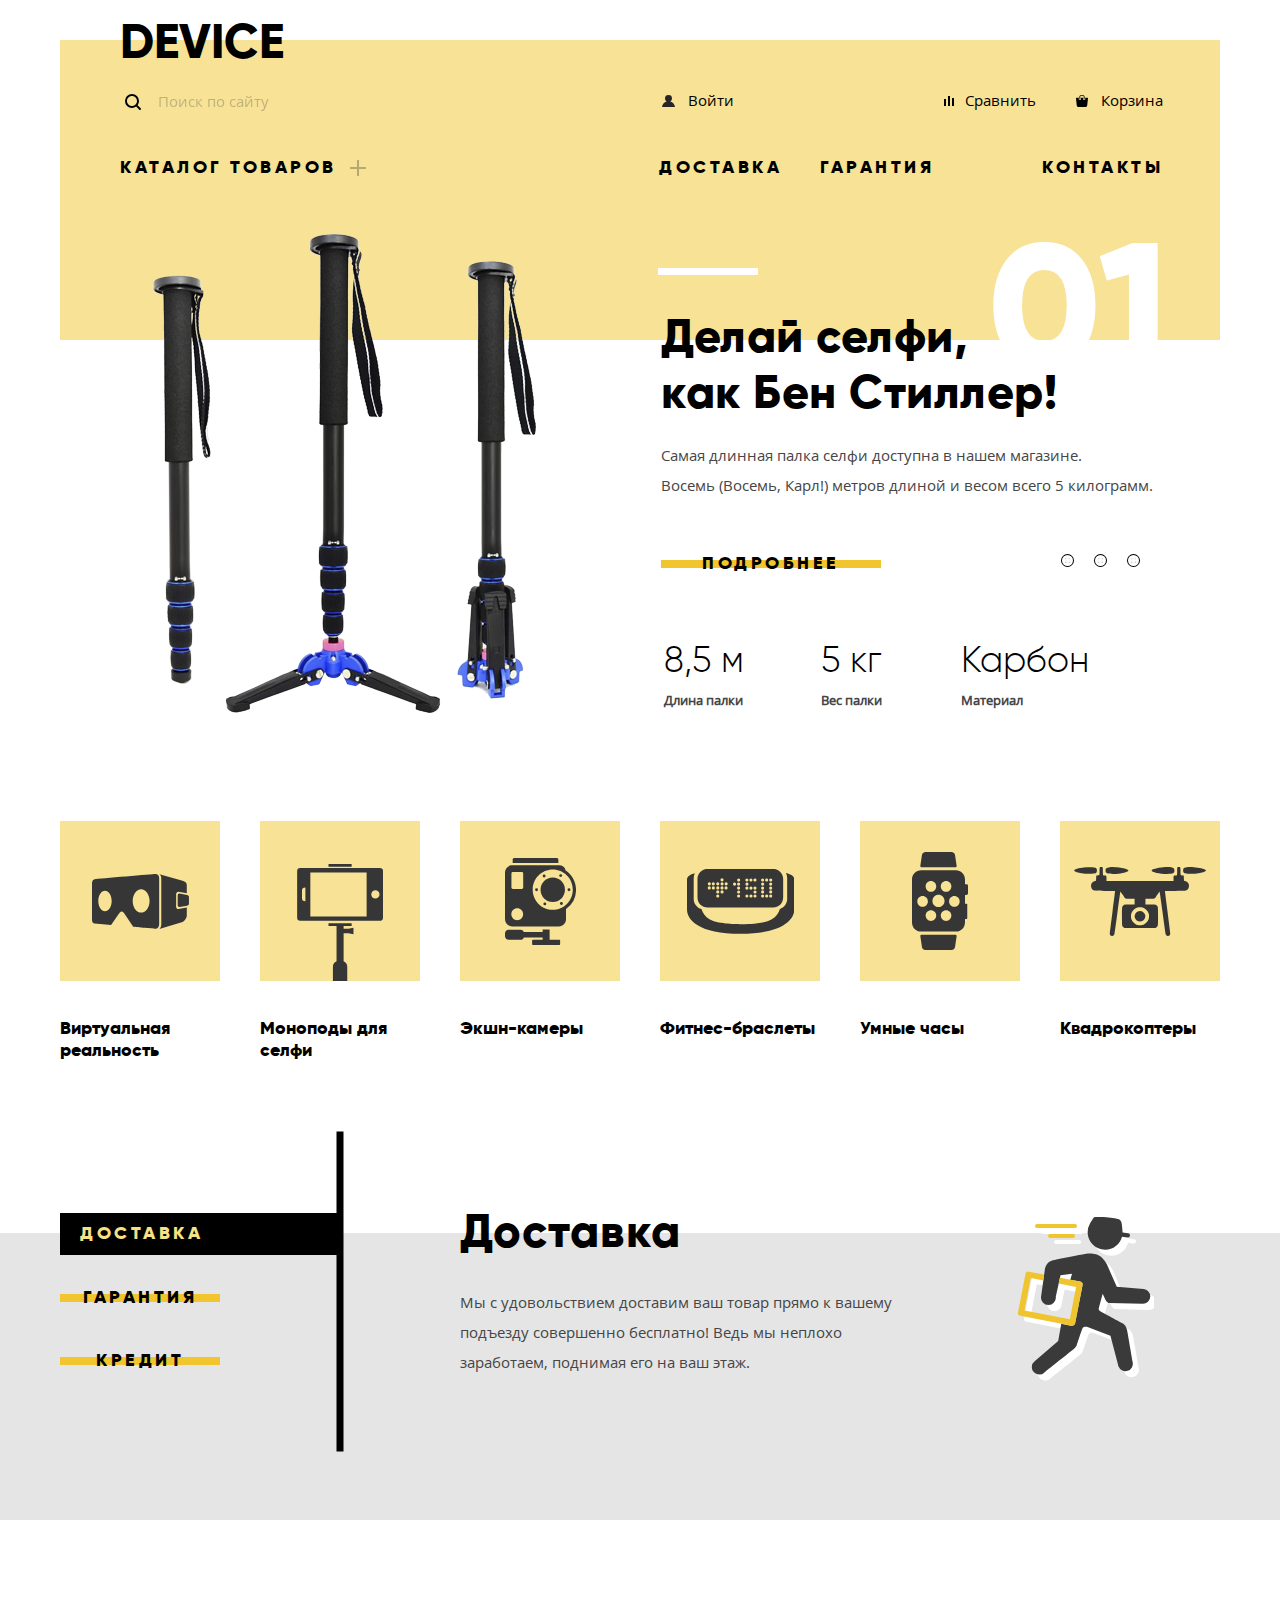
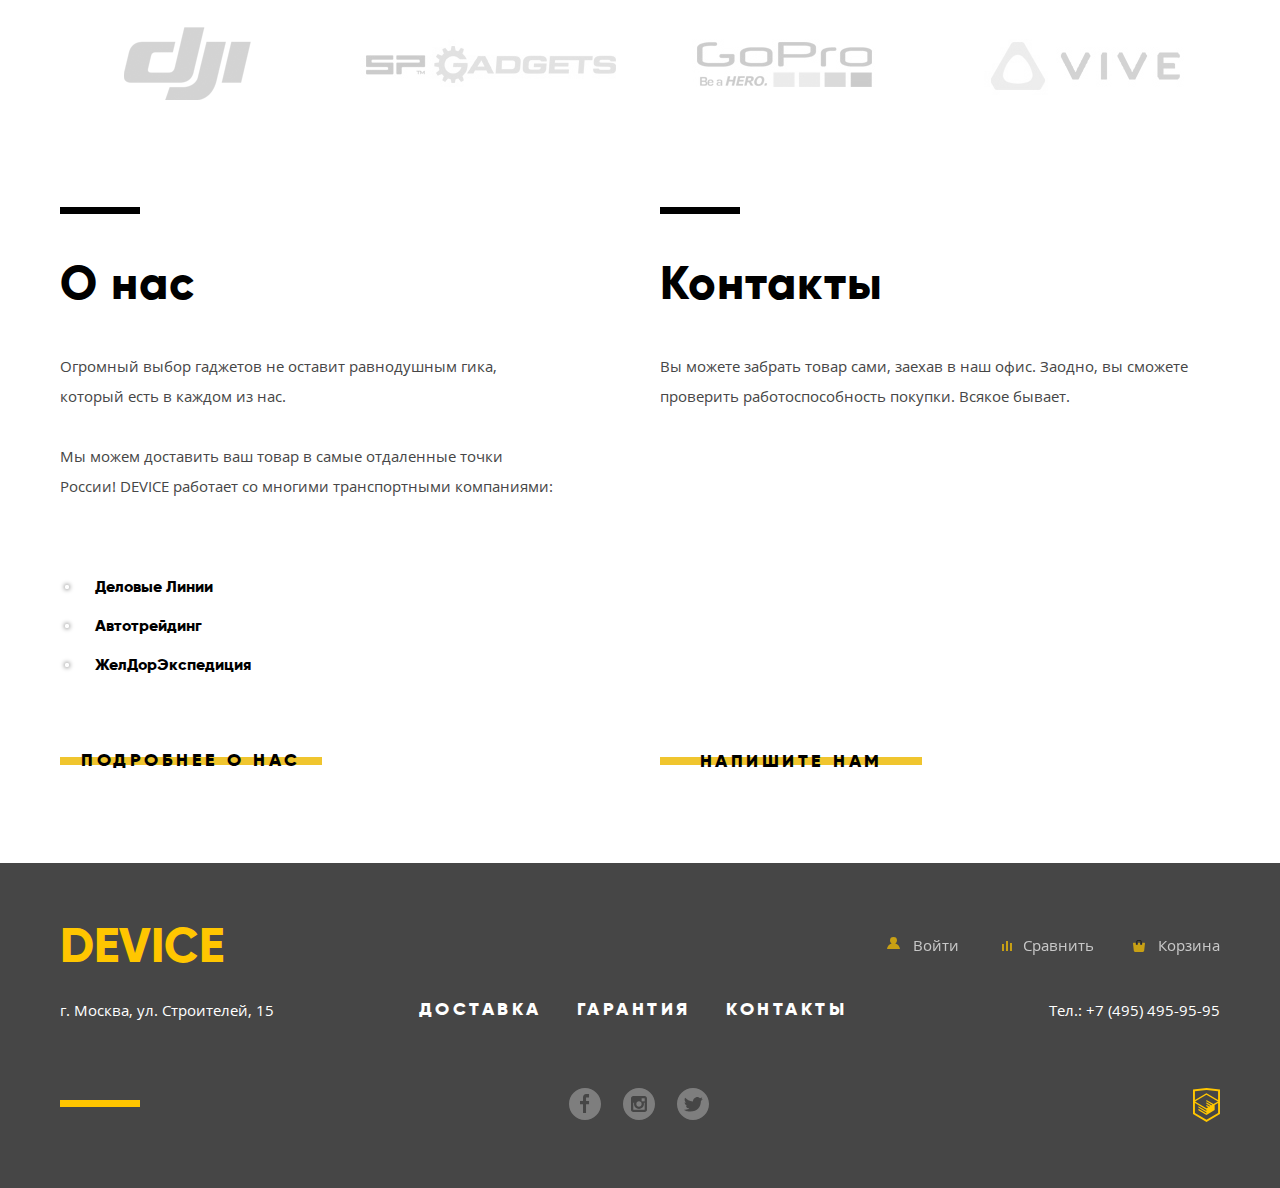
==== index.html @ 26337c4e "#42 Сетка личного проекта на флексах" ====
<!DOCTYPE html>
<html lang="ru">
    <head>
        <meta charset="UTF-8">
        <title>Device_Main</title>
        <link rel="stylesheet" href="css/style.css" type="text/css">
        <link href="css/normalize.css" rel="stylesheet">
    </head>
    <body>
        <div class="wrap">
            <header class="index main_header">
                <h1  class="main_header_logo"><a>device</a></h1>
                <div class="header_top">
                    <form>
                        <input class="input_search" type="search" name="search" placeholder="Поиск по сайту">
                        <input class="submit_btn" type="submit" value="Найти">
                    </form>
                    <a class="login" href="#">
                    Войти
                    </a>
                    <ul class="shopping">
                        <li>
                            <a class="comparison" href="#">
                            Сравнить
                            </a>
                        </li>
                        <li>
                            <a class="cart" href="#">
                            Корзина
                            </a>
                        </li>
                    </ul>
                </div>
                <nav class="header_navigation">
                    <ul>
                        <li class="header_catalog">
                            <span>Каталог товаров</span>
                            <div class="product_group">
                                <ul class="product_group_col1">
                                    <li>
                                        <a href="#">
                                        Виртуальная реальность
                                        </a>
                                    </li>
                                    <li>
                                        <a href="catalog.html">
                                        Моноподы для селфи
                                        </a>
                                    </li>
                                    <li>
                                        <a href="catalog.html">
                                        Экшн-камеры
                                        </a>
                                    </li>
                                </ul>
                                <ul class="product_group_col2">
                                    <li>
                                        <a href="catalog.html">
                                        Фитнес-браслеты
                                        </a>
                                    </li>
                                    <li>
                                        <a href="catalog.html">
                                        Умные часы
                                        </a>
                                    </li>
                                </ul>
                                <ul class="product_group_col3">
                                    <li>
                                        <a href="catalog.html">
                                        Квадрокоптеры
                                        </a>
                                    </li>
                                </ul>
                            </div>
                        </li>
                        <li class="additional_info">
                            <a href="#">
                            Доставка
                            </a>
                        </li>
                        <li class="additional_info">
                            <a href="#">
                            Гарантия
                            </a>
                        </li>
                        <li class="additional_info">
                            <a href="#">
                            Контакты
                            </a>
                        </li>
                    </ul>
                </nav>
            </header>
            <section class="product_slider">
                <h2 class="visually_hidden">Product Slider</h2>
                <div class="slider_pos">
                    <div class="product_slider_buttons">
                        <input type="radio" id="btn-1" name="toggle" checked>
                        <input type="radio" id="btn-2" name="toggle">
                        <input type="radio" id="btn-3" name="toggle">
                        <div class="product_slider_labels">    
                            <label for="btn-1"></label>
                            <label for="btn-2"></label>
                            <label for="btn-3"></label>
                        </div>
                    </div>
                    <div class="product_slider_frame">
                        <div class="slider_slide_01">
                            <div class="slider_img_01">
                                <img src="img/slider-1.png" width="526" height="500" alt="img_slider_1">
                            </div>
                            <div class="slider_txt">
                                <b class="slide_num">01</b>
                                <b class="product_slogan">
                                Делай селфи,<br>
                                как Бен Стиллер!
                                </b>
                                <p class="product_description">
                                    Самая длинная палка селфи доступна в нашем магазине. <br>
                                    Восемь (Восемь, Карл!) метров длиной и весом всего 5 килограмм.
                                </p>
                                <p class="btn"><a href="catalog.html">Подробнее</a></p>
                                <table class="table_product_01">
                                    <tr>
                                        <td class="col1">8,5 м</td>
                                        <td class="col2">5 кг</td>
                                        <td class="col3">Карбон</td>
                                    </tr>
                                    <tr>
                                        <th>Длина палки</th>
                                        <th>Вес палки</th>
                                        <th>Материал</th>
                                    </tr>
                                </table>
                            </div>
                        </div>
                        <!--    <div class="slider_slide_02">
                            <div class="slider_img_01">
                                <img src="img/slider-2.png" width="526" height="500" alt="img_slider_2">
                            </div>
                            <div class="slider_txt">
                                <b class="slide_num">02</b> 
                                <b class="product_slogan">
                                Худеем<br>
                                правильно!
                                </b>
                                <p class="product_description">
                                    Мотивирующие фитнес-браслеты помогут найти в себе силы <br>
                                    не пропускать занятия и соблюдать диету.
                                </p>
                                <p><a class="btn" href="#">Подробнее</a></p>
                                <table class="table_product_02">
                                    <tr>
                                        <td class="col1">48 часов</td>
                                    </tr>
                                    <tr>
                                        <th>Без подзарядки</th>
                                    </tr>
                                </table>
                            </div>
                            </div> 
                            <div class="slider_slide_03">
                            <div class="slider_img_01">
                                <img src="img/slider-3.png" width="526" height="500" alt="img_slider_3">
                            </div>
                            <div class="slider_txt">
                                <b class="slide_num">03</b>
                                <b class="product_slogan">
                                Порхает как бабочка,<br>
                                жалит как пчела!
                                </b>
                                <p class="product_description">
                                    Этот обычный, на первый взгляд, квадрокоптер оснащен <br>
                                    мощным лазером, замаскированным под стандартную камеру.
                                </p>
                                <p><a class="btn" href="#">Подробнее</a></p>
                                <table class="table_product_03">
                                    <tr>
                                        <td class="col1">800 м</td>
                                        <td class="col2">50 м</td>
                                    </tr>
                                    <tr>
                                        <th>Дальность полета</th>
                                        <th>Радиус поражения</th>
                                    </tr>
                                </table>
                            </div>
                            </div> -->
                    </div>
                </div>
            </section>
            <section class="product_range">
                <h2 class="visually_hidden">Product Range</h2>
                <ul>
                    <li>
                        <a href="#">
                            <div class="product_range_link"><img src="img/popular-1.svg"  width="97" height="55" alt="Product_1"> </div>
                            <p>Виртуальная реальность</p>
                        </a>
                    </li>
                    <li>
                        <a class="monopods" href="catalog.html">
                            <div class="product_range_link"><img src="img/popular-2.svg" width="86" height="117" alt="Product_2"></div>
                            <p>
                                Моноподы для селфи
                            </p>
                        </a>
                    </li>
                    <li>
                        <a href="#">
                            <div class="product_range_link"><img src="img/popular-3.svg"  width="71" height="87" alt="Product_3"> </div>
                            <p>Экшн-камеры</p>
                        </a>
                    </li>
                    <li>
                        <a href="#">
                            <div class="product_range_link"><img src="img/popular-4.svg" width="107" height="65" alt="Product_4"></div>
                            <p>Фитнес-браслеты</p>
                        </a>
                    </li>
                    <li>
                        <a href="#">
                            <div class="product_range_link"><img src="img/popular-5.svg" width="56" height="98" alt="Product_5"></div>
                            <p>Умные часы</p>
                        </a>
                    </li>
                    <li>
                        <a href="#">
                            <div class="product_range_link"><img src="img/popular-6.svg" width="132" height="69" alt="Product_5"></div>
                            <p>Квадрокоптеры</p>
                        </a>
                    </li>
                </ul>
            </section>
        </div>
        <section class="additional_services">
            <h2 class="visually_hidden">Additional Services</h2>
            <div class="wrap">
                <div class="additional_services_container">
                    <div class="services_slider">
                        <input type="radio" id="btn-4" name="toggle" checked> 
                        <input type="radio" id="btn-5" name="toggle">
                        <input type="radio" id="btn-6" name="toggle">
                        <div class="services_slider_labels">    
                            <label class="btn_active" for="btn-4">Доставка</label>
                            <label for="btn-5">Гарантия</label>
                            <label for="btn-6">Кредит</label>
                        </div>
                    </div>
                    <div class="services_slider_details">
                        <div class="services_slider_slide_01">
                            <h2>Доставка</h2>
                            <p>
                                Мы с удовольствием доставим ваш товар прямо к вашему подъезду совершенно бесплатно! Ведь мы неплохо заработаем, поднимая его на ваш этаж.
                            </p>
                        </div>
                        <!--  <div class="services_slider_slide_02">
                            <h2>Гарантия</h2>
                            <p>
                                Если из-за возгорания купленного у нас товара у вас сгорит дом — не переживайте, мы выдадим вам новый.Товар, не дом, конечно же.
                            </p>
                            </div> 
                            <div class="services_slider_slide_03">
                            <h2 class="credit">Кредит</h2>
                            <p>
                                Залезть в долговую яму стало проще! Кредитные консультанты подберут для вас наиболее выгодные условия кредита. Выгодные для нашего банка, разумеется.
                            </p>
                            </div> -->
                    </div>
                </div>
            </div>
        </section>
        <div class="wrap">
            <section class="brands">
                <h2 class="visually_hidden">Brands</h2>
                <ul>
                    <li>
                        <a href="#">
                            <p class="brand_item">
                                <img src="img/logo-1.png"  width="260" height="100" alt="dji logo" class="brand_logo">
                            </p>
                        </a>
                    </li>
                    <li>
                        <a href="#">
                            <p class="brand_item">
                                <img src="img/logo-2.png"  width="260" height="100" alt="sp gadgets logo" class="brand_logo">
                            </p>
                        </a>
                    </li>
                    <li>
                        <a href="#">
                            <p class="brand_item">
                                <img src="img/logo-3.png"  width="260" height="100" alt="go pro logo" class="brand_logo">
                            </p>
                        </a>
                    </li>
                    <li>
                        <a href="#">
                            <p class="brand_item">
                                <img src="img/logo-4.png"  width="260" height="100" alt="vive logo" class="brand_logo">
                            </p>
                        </a>
                    </li>
                </ul>
            </section>
            <section class="about_us">
                <h2 class="visually_hidden">About Us</h2>
                <section class="about_us_txt">
                    <h2>
                        О нас
                    </h2>
                    <p>
                        Огромный выбор гаджетов не оставит равнодушным гика, который есть в каждом из нас.
                    </p>
                    <p>
                        Мы можем доставить ваш товар в самые отдаленные точки России! DEVICE работает со многими транспортными компаниями:
                    </p>
                    <ul>
                        <li>Деловые Линии</li>
                        <li>Автотрейдинг</li>
                        <li>ЖелДорЭкспедиция</li>
                    </ul>
                    <a class="btn" href="#">Подробнее о нас</a>
                </section>
                <section class="contacts">
                    <h2>
                        Контакты
                    </h2>
                    <p>
                        Вы можете забрать товар сами, заехав в наш офис. Заодно, вы сможете проверить работоспособность покупки. Всякое бывает.
                    </p>
                    <iframe src="https://www.google.com/maps/embed?pb=!1m18!1m12!1m3!1d2249.1125488779976!2d37.5274293158209!3d55.687030980535816!2m3!1f0!2f0!3f0!3m2!1i1024!2i768!4f13.1!3m3!1m2!1s0x46b54cf65f5c8955%3A0x694710ccd55501e!2sul.+Stroiteley%2C+15%2C+Moskva%2C+Russia%2C+119311!5e0!3m2!1sen!2sua!4v1504298804597" width="560" height="222" style="border:0" allowfullscreen></iframe>
                    <a class="btn" href="#">Напишите нам</a>
                </section>
            </section>
        </div>
        <footer>
            <div class="wrap">
                <div class="footer_top">
                    <a class="footer_logo">device</a>
                    <ul>
                        <li><a class="login" href="#">Войти</a></li>
                        <li><a class="comparison" href="#">Сравнить</a></li>
                        <li><a class="cart" href="#">Корзина</a></li>
                    </ul>
                </div>
                <div class="footer_middle">
                    <p class="address">г. Москва, ул. Строителей, 15</p>
                    <ul>
                        <li>
                            <a href="#">
                            Доставка
                            </a>
                        </li>
                        <li>
                            <a href="#">
                            Гарантия
                            </a>
                        </li>
                        <li>
                            <a href="#">
                            Контакты
                            </a>
                        </li>
                    </ul>
                    <p class="phone">Тел.: +7 (495) 495-95-95</p>
                </div>
                <div class="footer_bottom">
                    <ul class="social_buttons">
                        <li><a class="fb" href="#">Facebook</a></li>
                        <li><a class="insta" href="#">Instagram</a></li>
                        <li><a class="twt" href="#">Twitter</a></li>
                    </ul>
                    <a class="academylogo" href="https://htmlacademy.ru/intensive/htmlcss">htmlacademy</a>
                </div>
            </div>
        </footer>
        <!--     <section class="write_us_popup">
            <h2 class="visually_hidden">Write Us Pop-up</h2>
            <form>
                <div class="input_fields">
                    <label>Ваше имя:<br>
                    <input pattern="(^[a-zа-яA-ZА-Я][a-zа-яA-ZА-Я0-9-_\.\s]{1,20}$)" class="name" type="text" name="name" placeholder="Представьтесь, пожалуйста">
                    </label>
                    <label>Ваш e-mail:<br>
                    <input pattern="(\w+@[a-zA-Z_]+?\.[a-zA-Z]{2,6})" class="email" type="text" name="email" placeholder="Для отправки ответа">
                    </label>
                </div>
                <label>Текст письма:<br>
                <textarea name="mail_txt" id="mail" placeholder="В свободной форме"></textarea>
                </label>
                <button class="send_button" type="submit" value="Отправить">Отправить</button>
                <button  type="submit" class="popup_close">Закрыть</button>
            </form>
            </section> -->
        <!--  <section class="popup_map">
            <h2 class="visually_hidden">Pop-up Map</h2>
            <img src="img/map-big.png" width="960" height="559" alt="map_popup">
            <button type="button" class="popup-close">Закрыть</button>
            </section> -->
    </body>
</html>
---- css/style.css ----
body
{
    font: 15px 'Open Sans', Arial, sans-serif;
    line-height: 1em;

    margin: 0;
    padding: 0;

    color: #464646;
    background-color: #fff;
}


/* outlines - start 

header, footer{outline:blue 2px solid;}
section, article {outline:red 2px solid;}
div{outline:green 1px dashed;
}


p:hover::after{content:"...p";}

li:hover::before{content:"---li";}

b, h1,h2,h3,h4,h5:hover:after{content:"...H";
font-size:15px;}

a {outline:purple 1px dotted;}
input, button, label {outline: 1px orange dotted;}

img {outline:blue 1px dotted;}

h2, h3, h4, h5, span, p {
	outline:lightcoral 1px dotted;
}

ul, li{outline:lawngreen 1px dotted;}

/*outlines - end*/

@font-face
{
    font-family: 'Gilroy';
    font-weight: 300;
    font-style: normal;

    src: url(../fonts/gilroylight.woff2) format('woff2'), url(../fonts/gilroylight.woff) format('woff');
}

@font-face
{
    font-family: 'Gilroy';
    font-weight: 800;
    font-style: normal;

    src: url(../fonts/gilroyextrabold.woff2) format('woff2'), url(../fonts/gilroyextrabold.woff) format('woff');
}

@font-face
{
    font-family: 'Open Sans';
    font-weight: 300;
    font-style: normal;

    src: url(../fonts/opensanslight.woff2) format('woff2'), url(../fonts/opensanslight.woff) format('woff');
}

@font-face
{
    font-family: 'Open Sans';
    font-weight: 400;
    font-style: normal;

    src: url(../fonts/opensans.woff2) format('woff2'), url(../fonts/opensans.woff) format('woff');
}

a
{
    margin: 0;
    padding: 0;

    text-decoration: none;
}

*,
::after,
::before
{
    -webkit-box-sizing: border-box;
            box-sizing: border-box;
}

.visually_hidden:not(:focus):not(:active),
input[type='checkbox'].visually_hidden,
input[type='radio'].visually_hidden
{
    position: absolute;

    overflow: hidden;
    clip: rect(0, 0, 0, 0);

    width: 1px;
    height: 1px;
    margin: -1px;
    padding: 0;

    white-space: nowrap;

    border: 0;

    clip-path: inset(100%);
}

h1,
h2,
h3,
p,
div
{
    margin: 0;
    padding: 0;
}


/*header - start*/

.main_header
{
    background-color: #f7e296;
}

.main_header_logo
{
    display: inline-block;

    margin-top: -28px;
    margin-bottom: 5px;

    cursor: pointer;
}

.main_header_logo a
{
    font: bold 48px 'Gilroy', 'Arial', sans-serif;

    text-transform: uppercase;

    color: #000;
}

.main_header_logo:hover,
.footer_logo:hover
{
    opacity: .6;
}

.main_header_logo:active,
.footer_logo:active
{
    opacity: .3;
}

.main_header input[placeholder]
{
    opacity: .302;
}

.main_header input[placeholder]::-webkit-input-placeholder
{
    font-family: 'Open Sans', 'Arial', sans-serif;
    font-size: 15px;
    font-weight: normal;

    color: #464646;
}

.main_header .input_search
{
    min-width: 360px;
    padding-top: 17px;
    padding-bottom: 10px;
    padding-left: 38px;

    border: 0;
    background: #f7e296;
}

.main_header input:hover
{
    opacity: .6;
}

.main_header .submit_btn
{
    visibility: hidden;

    width: 81px;
    height: 46px;

    transform: translate(-5px, -3px);

    border: 2px solid #000;
    background-color: #f7e296;
}

.main_header input:focus + .submit_btn
{
    visibility: visible;

    opacity: 1;
    border-bottom: 2px solid #000;
}

.main_header input:focus
{
    opacity: 1;
    border-bottom: 2px solid #000;
}

.submit_btn:hover
{
    color: #fff;
    background-color: #000;
}

.submit_btn:active
{
    visibility: visible;

    color: rgba(255, 255, 255, .3);
}

ul
{
    margin: 0;
    padding: 0;
}

li
{
    margin: 0;
    padding: 0;

    list-style: none;
}

.header_top .sign_in
{
    display: flex;
}

.sign_in ul
{
    justify-content: space-between;
}

.sign_in .logout
{
    margin-right: 50px;
    margin-left: 20px;

    opacity: .3;
}


.header_top .login,
.header_top .comparison,
.header_top .cart
{
    position: relative;

    padding-left: 26px;
}

.header_top .login::before,
.header_top .comparison::before,
.header_top .cart::before,
.footer_top .login::before,
.footer_top .comparison::before,
.footer_top .cart::before
{
    position: absolute;
    left: 0;

    display: block;

    content: '';

    background-repeat: no-repeat;
}

.header_top .login::before
{
    top: 2px;

    width: 13px;
    height: 12px;

    background-image: url('../img/user.svg');
}

.header_top .login,
.footer_top .login
{
    margin-right: auto;
}

.header_top .comparison::before
{
    top: 6px;
    left: 5px;

    width: 13px;
    height: 12px;

    background-image: url('../img/compare.svg');
}

.header_top .cart::before
{
    top: 5px;
    left: 1px;

    width: 13px;
    height: 12px;

    background-image: url('../img/cart.svg');
}

.cart
{
    margin-left: 35px;
}

.header_top a,
.shopping a,
.product_group a,
.footer_top a:not(.footer_logo)
{
    font-family: 'Open Sans', 'Arial', sans-serif;
    font-size: 15px;
    font-weight: normal;

    color: rgb(0, 0, 0);
}

.header_top a:hover,
.shopping a:hover,
.product_group a:hover
{
    opacity: .6;
}

.product_group:hover
{
    visibility: visible;
}

.header_top a:active,
.shopping a:active,
.product_group a:active
{
    opacity: .3;
}

.product_group
{
    position: absolute;
    z-index: 15;
    left: -60px;

    display: flex;
    visibility: hidden;

    width: 1160px;
    min-height: 165px;

    background-color: #f7e296;
}

.product_group li
{
    margin: 10px 10px 18px 60px;
}

.product_group ul
{
    flex-direction: column;

    align-items: flex-start;
}

.header_navigation
{
    position: relative;
}

.header_navigation ul
{
    display: flex;

    margin-top: 35px;
}

.header_catalog
{
    padding-right: 28px;
}

.header_catalog span::after
{
    position: absolute;
    top: 0;
    left: 230px;

    width: 16px;
    height: 16px;

    content: '';

    opacity: .3;
    background: #f7e296 url('../img/plus.svg') no-repeat;
}

.header_navigation span,
.additional_info a,
.footer_middle a
{
    font-family: 'Gilroy', 'Arial', sans-serif;
    font-size: 18px;
    font-weight: bold;

    letter-spacing: 3.5px;
    text-transform: uppercase;

    color: rgb(0, 0, 0);
}

.header_navigation span:hover,
.additional_info a:hover
{
    color: rgba(0,0,0,.6);
}

.header_navigation span:hover + .product_group
{
    visibility: visible;
}

.header_navigation span:active,
.additional_info a:active
{
    color: rgba(0,0,0,.3);
}

.index.main_header::after
{
    position: absolute;
    top: 228px;
    left: 598px;

    display: inline-block;

    width: 100px;
    height: 7px;

    content: '';
    vertical-align: middle;

    background-color: #fff;
}


/*header - end*/


/*buttons - start*/

.slider_txt a,
.services_slider_labels label,
.about_us .btn,
.send_button,
.show,
.hidden .btn
{
    font-family: 'Gilroy', 'Arial', sans-serif;
    font-size: 18px;
    font-weight: bold;
    line-height: 1.2;

    position: relative;
    z-index: 1;

    display: block;

    width: 220px;
    padding: 10px 0;

    text-align: center;
    letter-spacing: 3.5px;
    text-transform: uppercase;

    color: rgb(0, 0, 0);
    border: 0;
}

.hidden .btn
{
    position: relative;

    margin: 170px auto 20px auto;
}

.services_slider_labels label
{
    width: 160px;
    margin-top: 10px;
    margin-bottom: 22px;
}

.slider_txt .btn
{
    margin-bottom: 47px;
}

.table_product_01 .col1
{
    width: 155px;
}

.table_product_01 .col2
{
    width: 138px;
}

table td
{
    height: 55px;
}


.table_product_03 .col1
{
    width: 155px;
}

th
{
    text-align: left;
}

.send_button,
.popup_close,
.show
{
    border: 0;
    background-color: transparent;
}

.send_button:active,
.show:active
{
    color: rgba(0, 0, 0, .6);
}

.about_us .btn
{
    width: 262px;
}


.slider_txt a::after,
.send_button::after,
.show::after,
.services_slider_labels label::after,
.about_us .btn::after,
.hidden .btn::after
{
    position: absolute;
    z-index: -1;
    top: 50%;
    left: 0;

    width: 100%;
    height: 8px;

    content: '';
    transition: .3s linear;
    transform: translateY(-50%);

    background-color: #f0c52e;
}

.slider_txt a:hover::after,
.services_slider_labels label:hover::after,
.about_us .btn:hover::after,
.hidden .btn:hover::after,
.send_button:hover::after,
.show:hover::after
{
    height: 100%;
}

.slider_txt a:active,
.hidden .btn:active
{
    color: rgba(0, 0, 0, .3);
}

.slider_pos input
{
    display: none;
}

.product_slider_labels label
{
    display: inline-block;

    width: 5px;
    height: 5px;
    margin-right: 24px;

    cursor: pointer;
    transition: background-color .2s;

    border: 1px solid rgb(255, 255, 255);
    border-radius: 50%;
    box-shadow: 0 0 0 3px rgb(255, 255, 255), 0 0 0 4px rgb(0, 0, 0);
}

#btn-1:checked ~ .product_slider_labels label[for='btn-1'],
#btn-2:checked ~ .product_slider_labels label[for='btn-2'],
#btn-3:checked ~ .product_slider_labels label[for='btn-3']
{
    border: 1px solid rgb(0, 0, 0);
}

.product_slider_labels
{
    position: absolute;
    z-index: 10;
    top: 320px;
    left: 1005px;
}

#btn-4:checked ~ .services_slider_labels label[for='btn-4'],
#btn-5:checked ~ .services_slider_labels label[for='btn-5'],
#btn-6:checked ~ .services_slider_labels label[for='btn-6']
{
    font-family: 'Gilroy', 'Arial', sans-serif;
    font-size: 18px;
    font-weight: bold;

    width: 280px;
    padding-left: 20px;

    text-align: left;
    text-transform: uppercase;

    color: rgb(247, 225, 132);
    background-color: #000;
}

#btn-4:checked ~ .services_slider_labels label[for='btn-4']::after,
#btn-5:checked ~ .services_slider_labels label[for='btn-5']::after,
#btn-6:checked ~ .services_slider_labels label[for='btn-6']::after
{
    transition: .5s linear;

    background-color: black;
}


/*buttons - end*/


/*product slider - start*/

.product_slider_frame
{
    position: relative;

    display: block;

    margin-bottom: 89px;
}

.product_slider
{
    position: relative;

    width: 100%;
    padding: 0 60px;
}

.slider_slide_01,
.slider_slide_02,
.slider_slide_03
{
    display: flex;

    margin-top: -110px;
}

.slider_slide_01
{
    position: relative;
    left: -30px;
}

.slider_slide_02
{
    position: relative;
    left: -30px;
}

.slider_slide_03
{
    position: relative;
    left: -30px;
}

.slider_img_01
{
    display: block;

    max-width: 100%;
    max-height: 100%;
    margin-right: 45px;
}

.slider_img_02
{
    display: block;

    max-width: 100%;
    max-height: 100%;
    margin-right: 55px;
}

.slider_img_03
{
    display: block;

    max-width: 100%;
    max-height: 100%;
    margin-right: 55px;
}

.slider_txt
{
    position: relative;

    min-width: 560px;
    padding-top: 78px;
}

.slide_num
{
    font-family: 'Gilroy', 'Arial', sans-serif;
    font-size: 179px;
    font-weight: bold;
    line-height: 179px;

    position: absolute;
    right: 50px;
    bottom: 336px;

    letter-spacing: 1px;

    color: rgb(255, 255, 255);
}

.product_slogan
{
    font-family: 'Gilroy', 'Arial', sans-serif;
    font-size: 47px;
    font-weight: bold;
    line-height: 1.2;

    position: relative;
    z-index: 10;

    letter-spacing: .5px;

    color: rgb(0, 0, 0);
}

.product_description,
.services_slider_slide_01 p,
.services_slider_slide_02 p,
.services_slider_slide_03 p,
.about_us p
{
    font-family: 'Open Sans', 'Arial', sans-serif;
    font-size: 15px;
    font-weight: normal;
    line-height: 2;

    text-align: left;

    color: rgb(70, 70, 70);
}

.product_description
{
    margin-top: 19px;
    margin-bottom: 43px;
}

.table_product_01 td,
.table_product_02 td,
.table_product_03 td
{
    font-family: 'Gilroy', 'Arial', sans-serif;
    font-size: 36px;
    line-height: 1.2;

    color: rgb(0, 0, 0);
}

.table_product_01 th,
.table_product_02 th,
.table_product_03 th
{
    font-family: 'Open Sans', 'Arial', sans-serif;
    font-size: 13px;
    line-height: 1.538;

    text-align: left;

    color: rgb(70, 70, 70);
}


/*product slider - end*/


/*product range - start*/

.product_range
{
    margin: 20px 0 172px 0;
}

.product_range ul
{
    display: flex;

    justify-content: space-between;
    flex-wrap: wrap;
}

.product_range li
{
    display: block;

    width: 160px;
}

.product_range_link
{
    display: flex;

    height: 160px;
    margin-bottom: 37px;

    background-color: #f7e296;
}



.product_range img
{
    margin: auto;
}

.product_range .monopods img
{
    margin-bottom: 0;
}

.product_range_link:hover
{
    background-color: #f0c52e;
}

.product_range a:active img,
.product_range a:active p
{
    opacity: .3;
}

.product_range a,
.write_us_popup label,
.filter_left legend
{
    font-family: 'Gilroy', 'Arial', sans-serif;
    font-size: 18px;
    font-weight: bold;
    line-height: 1.2;

    color: rgb(0, 0, 0);
}


/*product range - end*/


/*additional services - start*/

.additional_services
{
    margin-bottom: 95px;

    background-color: #e5e5e5;
}

.additional_services_container
{
    display: flex;

    min-height: 287px;
}

.services_slider
{
    position: relative;

    margin-top: -30px;
}

.services_slider input
{
    display: none;
}

.services_slider::after
{
    position: absolute;
    top: 85px;
    left: 120px;

    display: inline-block;

    width: 320px;
    height: 7px;

    content: '';
    transform: rotate(90deg);
    vertical-align: middle;

    background-color: #000;
}

.services_slider_slide_01 h2,
.services_slider_slide_02 h2,
.services_slider_slide_03 h2,
.about_us h2,
.catalog_navigation h2
{
    font-family: 'Gilroy', 'Arial', sans-serif;
    font-size: 47px;
    font-weight: bold;
    line-height: 1.2;

    padding-bottom: 27px;

    letter-spacing: 1.1px;

    color: rgb(0, 0, 0);
}

.services_slider_details
{
    display: flex;

    width: 880px;
    margin-top: -30px;
    padding-left: 120px;
}

.services_slider_slide_01,
.services_slider_slide_02,
.services_slider_slide_03
{
    position: relative;
}

.services_slider_slide_01,
.services_slider_slide_02,
.services_slider_slide_03 p
{
    padding-right: 320px;
}

.services_slider_slide_01::after
{
    position: absolute;
    top: 14px;
    left: 558px;

    width: 136px;
    height: 164px;

    content: '';

    background: url('../img/delivery.svg') no-repeat;
}

.services_slider_slide_02::after
{
    position: absolute;
    top: -8px;
    left: 542px;

    width: 171px;
    height: 194px;

    content: '';

    background: url('../img/warranty.svg') no-repeat;
}

.services_slider_slide_03::after
{
    position: absolute;
    top: -9px;
    left: 535px;

    width: 156px;
    height: 186px;

    content: '';

    background: url('../img/credit.svg') no-repeat;
}


/*additional services - end*/


/*brands - start*/

.brands
{
    margin-bottom: 90px;
}

.brands ul
{
    display: flex;

    justify-content: space-between;
}

.brand_item img
{
    opacity: .2;

    filter: grayscale(100%);
}

.brand_item img:hover
{
    opacity: 1;

    filter: grayscale(0%);
}


/*brands - end*/


/*about us - start*/

.about_us
{
    position: relative;

    display: flex;

    padding-top: 48px;
}

.about_us_txt::before
{
    position: absolute;
    z-index: 20;
    top: 0;
    left: 0;

    display: inline-block;

    width: 80px;
    height: 7px;

    content: '';
    vertical-align: middle;

    background-color: #000;
}

.contacts::before
{
    position: absolute;
    z-index: 20;
    top: 0;
    left: 600px;

    display: inline-block;

    width: 80px;
    height: 7px;

    content: '';
    vertical-align: middle;

    background-color: #000;
}

.about_us_txt
{
    padding-right: 60px;

    flex-basis: 50%;
}

.about_us_txt ul
{
    margin-top: 58px;
    margin-left: 35px;
}

.about_us_txt li
{
    position: relative;

    margin-bottom: 20px;
}

.about_us_txt li::before
{
    position: absolute;
    top: 8px;
    left: -30px;

    content: '';

    border: 2px solid #fff;
    border-radius: 50%;
    box-shadow: 0 0 5px rgb(0, 0, 0);
}

.about_us p
{
    padding-top: 12px;
    padding-bottom: 18px;
}

.about_us_txt p
{
    padding-right: 20px;
}

.about_us .btn
{
    margin-top: 66px;
}

.about_us li,
.filter_left b,
.ranking_navigation b,
.paging a,
ol > li,
ol > li.current
{
    font-family: 'Gilroy', 'Arial', sans-serif;
    font-size: 16px;
    font-weight: bold;
    line-height: 1.2;

    box-sizing: border-box;

    color: rgb(0, 0, 0);
}

.contacts
{
    padding-left: 22px;

    flex-basis: 50%;
}

.contacts p
{
    margin-bottom: 22px;
}


/*about us - end*/

/*catalog navigation start */

.catalog_navigation
{
    padding: 35px 62px 50px;
}

.catalog_navigation h2
{
    padding-bottom: 24px;
}


.breadcrumbs
{
    position: relative;

    display: flex;

    justify-content: flex-start;
}


.breadcrumbs_link
{
    position: relative;

    padding-right: 35px;
}

.breadcrumbs_link:not(:last-child)::after
{
    position: absolute;
    top: 5px;
    right: 9px;

    width: 10px;
    height: 10px;

    content: '';

    background: url('../img/nav-arrow.svg') no-repeat;
}


/*catalog navigation - end*/

/*product choice - start*/


.product_choice_container
{
    display: flex;

    min-height: 1278px;

    justify-content: center;
}

.filter_head
{
    display: flex;

    margin-left: -9999px;
    padding-left: 9999px;

    background: rgba(0,0,0,.1);
}

.filter_head b
{
    padding-left: 63px;
}




.filter_left
{
    margin-left: -9999px;
    padding-left: 9999px;

    background: rgba(0,0,0,.1);
}


.slider_bar
{
    margin-top: 85px;
}

fieldset
{
    border: 0;
}

fieldset legend
{
    padding-left: 57px;
}

.slider_bar,
.checkbox,
.radio
{
    padding: 0;
}

.checkbox
{
    position: relative;

    display: flex;

    width: 330px;
    margin-top: 46px;
}

.checkbox label
{
    position: relative;

    padding-left: 53px;
}

.checkbox input
{
    display: none;
}






.checkbox label::before
{
    position: absolute;
    bottom: -4px;
    left: 15px;

    width: 27px;
    height: 23px;

    content: '';

    background: url('../img/checkbox-off.svg') no-repeat;
}


.checkbox input[type='checkbox']:checked + label::before
{
    background: url(../img/checkbox-on.svg) no-repeat;
}



.product_album_right
{
    flex-basis: 75%;
}

.ranking_navigation
{
    position: relative;

    display: flex;

    margin-right: -9999px;
    padding-right: 9999px;
    padding-left: 68px;

    background: rgba(0,0,0,.1);
}



.ranking_navigation .ranking_list
{
    position: relative;

    display: flex;

    margin: auto auto auto 50px;
}

.ranking_list li
{
    margin-right: 30px;
}

.up_arrow::before
{
    position: absolute;
    top: 28px;
    left: 788px;

    content: '';

    border: 10px solid rgba(0,0,0,.2);
    border-top-width: 0;
    border-right-width: 5px;
    border-right-color: transparent;
    border-left-width: 5px;
    border-left-color: transparent;
}

.down_arrow::after
{
    position: absolute;
    top: 28px;
    left: 817px;

    content: '';

    border: 10px solid;
    border-color: rgba(0,0,0,.2);
    border-right-width: 5px;
    border-right-color: transparent;
    border-bottom-width: 0;
    border-left-width: 5px;
    border-left-color: transparent;
}


.up_arrow:hover::before
{
    position: absolute;
    top: 28px;
    left: 788px;

    content: '';

    border: 10px solid rgba(0,0,0,.4);
    border-top-width: 0;
    border-right-width: 5px;
    border-right-color: transparent;
    border-left-width: 5px;
    border-left-color: transparent;
}

.down_arrow:hover::after
{
    position: absolute;
    top: 28px;
    left: 817px;

    content: '';

    border: 10px solid;
    border-color: rgba(0,0,0,.4);
    border-right-width: 5px;
    border-right-color: transparent;
    border-bottom-width: 0;
    border-left-width: 5px;
    border-left-color: transparent;
}


.up_arrow:active::before
{
    position: absolute;
    top: 28px;
    left: 788px;

    content: '';

    border: 10px solid rgba(0,0,0,1);
    border-top-width: 0;
    border-right-width: 5px;
    border-right-color: transparent;
    border-left-width: 5px;
    border-left-color: transparent;
}

.down_arrow:active::after
{
    position: absolute;
    top: 28px;
    left: 817px;

    content: '';

    border: 10px solid;
    border-color: rgba(0,0,0,1);
    border-right-width: 5px;
    border-right-color: transparent;
    border-bottom-width: 0;
    border-left-width: 5px;
    border-left-color: transparent;
}


/*product choice - end*/

/*catalog pictures - start*/

.album_container
{
    display: flex;

    padding-top: 70px;
    padding-left: 68px;

    flex-wrap: wrap;
    justify-content: space-between;
}

.item
{
    position: relative;
    z-index: 1;

    width: 360px;
    height: auto;
    margin-bottom: 46px;
}

.visible
{
    display: block;

    width: 100%;
    height: auto;

    cursor: pointer;
}

.hidden
{
    position: absolute;
    top: 0;
    left: 0;

    width: 100%;
    height: 100%;
    max-height: 382px;

    opacity: 0;
}

.item:hover .hidden
{
    transition: .3s;

    opacity: 1;
}

.item:hover .visible img
{
    opacity: .7;
}

.hidden .compare
{
    font-family: 'Open Sans', 'Arial', sans-serif;
    font-size: 13px;
    font-weight: normal;

    position: relative;

    display: block;

    width: 147px;
    margin: 0 107px;
    padding: 0;

    text-align: center;

    color: rgba(0, 0, 0, .502);
}

.hidden .compare:hover
{
    color: rgb(0, 0, 0);
}

.hidden .compare:active
{
    color: rgba(0, 0, 0, .2);
}

.item_details
{
    display: flex;
    flex-direction: row;

    width: 100%;
    margin-top: 31px;

    justify-content: space-between;
    align-items: baseline;
}

.item_details a
{
    font-family: 'Gilroy', 'Arial', sans-serif;
    font-size: 18px;
    font-weight: bold;
    line-height: 1.2;

    box-sizing: border-box;

    color: rgb(0, 0, 0);
}

.item_details p
{
    font-family: 'Gilroy', 'Arial', sans-serif;
    font-size: 16px;
    line-height: 1.2;

    box-sizing: border-box;

    color: rgb(70, 70, 70);
}


.new::before
{
    line-height: 60px;

    position: absolute;
    top: 27px;
    right: 24px;

    width: 64px;
    height: 64px;

    content: 'new';
    text-align: center;
    text-transform: uppercase;

    color: rgba(0,0,0,.2);
    border: 2px solid rgba(0,0,0,.1);
    border-radius: 50%;
}

/*Catalog Pictures - end*/


/*footer - start*/

footer
{
    margin-top: 81px;
    padding-top: 54px;
    padding-bottom: 66px;

    background-color: #464646;
}

footer.catalog
{
    margin-top: 0;
}

.footer_top
{
    display: flex;

    justify-content: space-between;
}

.footer_top ul
{
    display: flex;

    align-items: center;
}

.footer_top li
{
    display: inline-block;
}

.footer_top .login,
.footer_top .comparison,
.footer_top .cart
{
    position: relative;

    margin-left: 38px;
    padding-left: 26px;
}

.footer_top .login::before
{
    top: 2px;

    width: 13px;
    height: 12px;

    background-image: url('../img/user-ft.svg');
}

.footer_top .comparison::before
{
    top: 6px;
    left: 5px;

    width: 13px;
    height: 12px;

    background-image: url('../img/compare-ft.svg');
}

.footer_top .cart::before
{
    top: 5px;
    left: 1px;

    width: 13px;
    height: 12px;

    background-image: url('../img/cart-ft.svg');
}

.footer_logo
{
    font: bold 48px 'Gilroy', 'Arial', sans-serif;
    line-height: 1.2em;

    text-transform: uppercase;

    color: #ffc600;
}

.footer_top a:not(.footer_logo),
.footer_middle a
{
    color: #fff;
}

.footer_top a:not(.footer_logo)
{
    opacity: .7;
}

.footer_top a:not(.footer_logo):hover
{
    opacity: 1;
}

.footer_middle a:hover
{
    opacity: .6;
}

.footer_top a:not(.footer_logo):active,
.footer_middle a:active
{
    opacity: .3;
}

.footer_middle
{
    display: flex;

    margin-top: 20px;
    margin-bottom: 63px;
}

.footer_middle ul
{
    display: flex;

    margin: auto;
    margin-right: 184px;

    flex-basis: 40%;
    justify-content: space-around;
}

.footer_middle p
{
    font-family: 'Open Sans', 'Arial', sans-serif;
    font-size: 15px;
    line-height: 2;

    color: rgb(255, 255, 255);
}

.social_buttons,
.academylogo
{
    font-size: 0;
}

.footer_bottom
{
    position: relative;

    display: flex;

    justify-content: space-between;
}

.social_buttons
{
    display: flex;

    margin-left: 498px;

    justify-content: space-between;
}

.social_buttons a
{
    display: block;

    width: 32px;
    height: 32px;
    margin: 0 11px;

    opacity: .3;
    background-repeat: no-repeat;
    background-position: 50% 50%;
}

.social_buttons .fb
{
    background-image: url('../img/fb.svg');
}

.social_buttons .insta
{
    background-image: url('../img/\'=].svg');
}

.social_buttons .twt
{
    background-image: url('../img/twitter.svg');
}

.social_buttons a:hover
{
    opacity: 1;
}

.social_buttons a:active
{
    opacity: .1;
}

.academylogo
{
    display: block;

    width: 26.943px;
    height: 34.09px;

    background-image: url('../img/logo-html.svg');
    background-repeat: no-repeat;
    background-position: 50% 50%;
}

.academylogo:hover
{
    opacity: .6;
}

.academylogo:active
{
    opacity: .3;
}

.footer_bottom::before
{
    position: absolute;
    top: 12px;

    display: inline-block;

    width: 80px;
    height: 7px;

    content: '';
    vertical-align: middle;

    background-color: #ffc600;
}


/*footer - end*/


/*write us - start*/



.write_us_popup
{
    position: fixed;
    z-index: 50;
    top: 50%;
    left: 50%;

    overflow: auto;

    margin-top: -299px;
    margin-left: -480px;
    padding: 100px;

    background-color: #fff;
    box-shadow: -28px 0 50px -33px rgba(0, 0, 0, .8), 28px 0 50px -33px rgba(0, 0, 0, .8), 0 23px 30px -15px rgba(0, 0, 0, .8), 0 -1px 25px -20px rgba(0, 0, 0, .8);
}



.input_fields
{
    display: flex;

    justify-content: space-between;
}

.input_fields .name,
.input_fields .email
{
    width: 360px;
    margin-bottom: 38px;
}

.write_us_popup input,
.write_us_popup textarea
{
    margin-top: 12px;
}



.write_us_popup textarea
{
    width: 760px;
    height: 157px;
    margin-bottom: 50px;
}

.write_us_popup .send_button
{
    width: 200px;
}

.popup_close
{
    font-size: 0;
}

.popup_close::after
{
    position: absolute;
    top: 22px;
    right: 22px;

    width: 55px;
    height: 55px;

    content: '';

    opacity: .5;
    background: url('../img/modal-close.svg') no-repeat;
}

.popup_close:hover::after
{
    opacity: 1;
}

.popup_close:active::after
{
    opacity: .3;
}

.write_us_popup input,
.write_us_popup textarea
{
    background-color: #f2f2f2;
}

.write_us_popup input:invalid
{
    background-color: #f6dada;
}




.write_us_popup input[placeholder]::-webkit-input-placeholder,
.write_us_popup textarea[placeholder]::-webkit-input-placeholder
{
    font-family: 'Open Sans', 'Arial', sans-serif;
    font-size: 14px;

    color: rgba(70, 70, 70, .4);
}

.write_us_popup input[placeholder]:focus::-webkit-input-placeholder,
.write_us_popup textarea[placeholder]:focus::-webkit-input-placeholder
{
    color: rgb(70, 70, 70);
}

.write_us_popup input[type='text']:hover,
.write_us_popup textarea:hover
{
    background-color: #eaeaea;
}

.write_us_popup input[type='text']:focus,
.write_us_popup textarea:focus
{
    background-color: #fff;
}





/*write us - end*/


/*catalog navigation - start*/

.breadcrumbs_link a,
.ranking_list a
{
    font-family: 'Open Sans', Arial, sans-serif;
    font-size: 14px;

    color: rgba(0, 0, 0, .3);
}

.breadcrumbs_link a:hover
{
    color: rgba(0, 0, 0, .6);
}

.breadcrumbs_link a:active
{
    color: rgba(0, 0, 0, .1);
}

.filter_left b,
.ranking_navigation b,
.paging a
{
    line-height: 4.2;

    letter-spacing: 3.5px;
    text-transform: uppercase;
}

.ranking_list a:hover,
ol > li:hover
{
    color: rgba(0, 0, 0, .6);
}

.ranking_list a:active,
ol > li:active
{
    color: rgb(0, 0, 0);
}

.ranking_arrows a
{
    font-size: 0;
}


/*forms - start*/


/*range - start*/

.range_filter
{
    width: 240px;
    margin-top: 21px;
    margin-left: 35px;
}

.range_controls
{
    position: relative;

    height: 30px;
    margin-bottom: 0;
    padding-top: 15px;
    padding-right: 20px;
    padding-left: 20px;

    border-radius: 5px;
    background: transparent;
}

.range_controls .scale
{
    height: 2px;

    background: #d7dcde;
}

.range_controls .bar
{
    width: 55%;
    height: 2px;
    margin-left: 4%;

    background: #00ca74;
}

.range_controls .toggle
{
    position: absolute;
    top: 6px;
    left: 0;

    width: 4px;
    height: 4px;
    padding: 2px;

    cursor: pointer;

    border: 8px solid #fff;
    border-radius: 50%;
    background: #ababab;
    box-shadow: 0 2px 1px 0 #cfcfcf;
}

.range_controls .toggle_min
{
    left: 20px;
}

.range_controls .toggle_max
{
    left: 133px;
}

.price_controls
{
    font-size: 0;
}

.price_controls label
{
    font-size: 16px;

    display: inline-block;
}



.max_price
{
    text-align: right;
}

.price_controls
{
    width: 190px;
    margin-left: 20px;
}

.price_controls label,
.price_controls input
{
    font-family: 'Gilroy', 'Arial', sans-serif;
    font-size: 14px;

    color: rgba(0, 0, 0, .2);
    background: transparent;
}

.price_controls input
{
    width: 50px;
    margin-right: 24px;

    border: none;
    border-radius: 5px;
}


/*range - end*/


/*checkbox, radio - start*/

.checkbox legend
{
    margin-bottom: 6px;
}

.checkbox label,
.radio label
{
    font-family: 'Open Sans', Arial, sans-serif;
    font-size: 14px;

    color: rgb(0, 0, 0);
}

.checkbox label
{
    margin: 25px 0 25px 42px;
}

.radio
{
    margin-top: 31px;
}

.radio input[type=radio]
{
    display: none;
}

.radiolabels label
{
    display: block;

    width: 16px;
    height: 16px;
    margin: 29px 61px;

    cursor: pointer;
    transition: background-color .2s;

    border: 3px solid white;
    border-radius: 50%;
    box-shadow: 0 0 0 5px rgba(0, 0, 0, .8);
}

.radiolabels label[for='yes']::after
{
    margin-left: 33px;

    content: 'Есть';
}

.radiolabels label[for='no']::after
{
    margin-left: 33px;

    content: 'Нет';
}

#yes:checked ~ .radiolabels label[for='yes'],
#no:checked ~ .radiolabels label[for='no']
{
    background-color: black;
}

.radiolabels label:hover
{
    opacity: .3;
}

.radiolabels label:active
{
    opacity: 1;
}

.show
{
    width: 200px;
    margin-top: 12px;
    margin-left: 60px;
}

/*checkbox, radio - end*/


/*forms - end*/

.paging
{
    position: relative;

    display: flex;

    margin-left: 72px;
    padding: 0 25px;

    background-color: #ebebeb;

    justify-content: space-between;
}


.paging a:hover
{
    background-color: #d9d9d9;
}

ol
{
    position: relative;

    display: flex;

    margin-top: 20px;
    padding: 0;
}

ol > li,
.paging a:active
{
    color: rgba(0, 0, 0, .3);
}

ol > li
{
    counter-increment: list;
}

ol > li::before
{
    padding: 15px;

    content: counter(list) '';
}


/*catalog navigation - end*/


/*Grid Layout - start*/

.wrap
{
    width: 1200px;
    margin: 0 auto;
    padding-right: 20px;
    padding-left: 20px;
}

.main_header
{
    position: relative;

    min-height: 300px;
    margin: 40px auto 0 auto;
    padding-right: 57px;
    padding-left: 60px;
}

.catalog.main_header
{
    min-height: 187px;
}

.header_top
{
    position: relative;

    display: flex;

    align-items: center;
}

.header_top form
{
    margin-right: 97px;
}

.header_top form::after
{
    position: absolute;
    top: 18px;
    left: 5px;

    width: 16px;
    height: 16px;

    content: '';

    background: #f7e296 url('../img/search.svg') no-repeat;
}

.shopping li
{
    display: inline-block;
}

.additional_info:nth-of-type(2)
{
    margin-right: 38px;
    margin-left: auto;
}

.additional_info:last-of-type
{
    margin-left: 108px;
}


/*Grid Layout - end*/
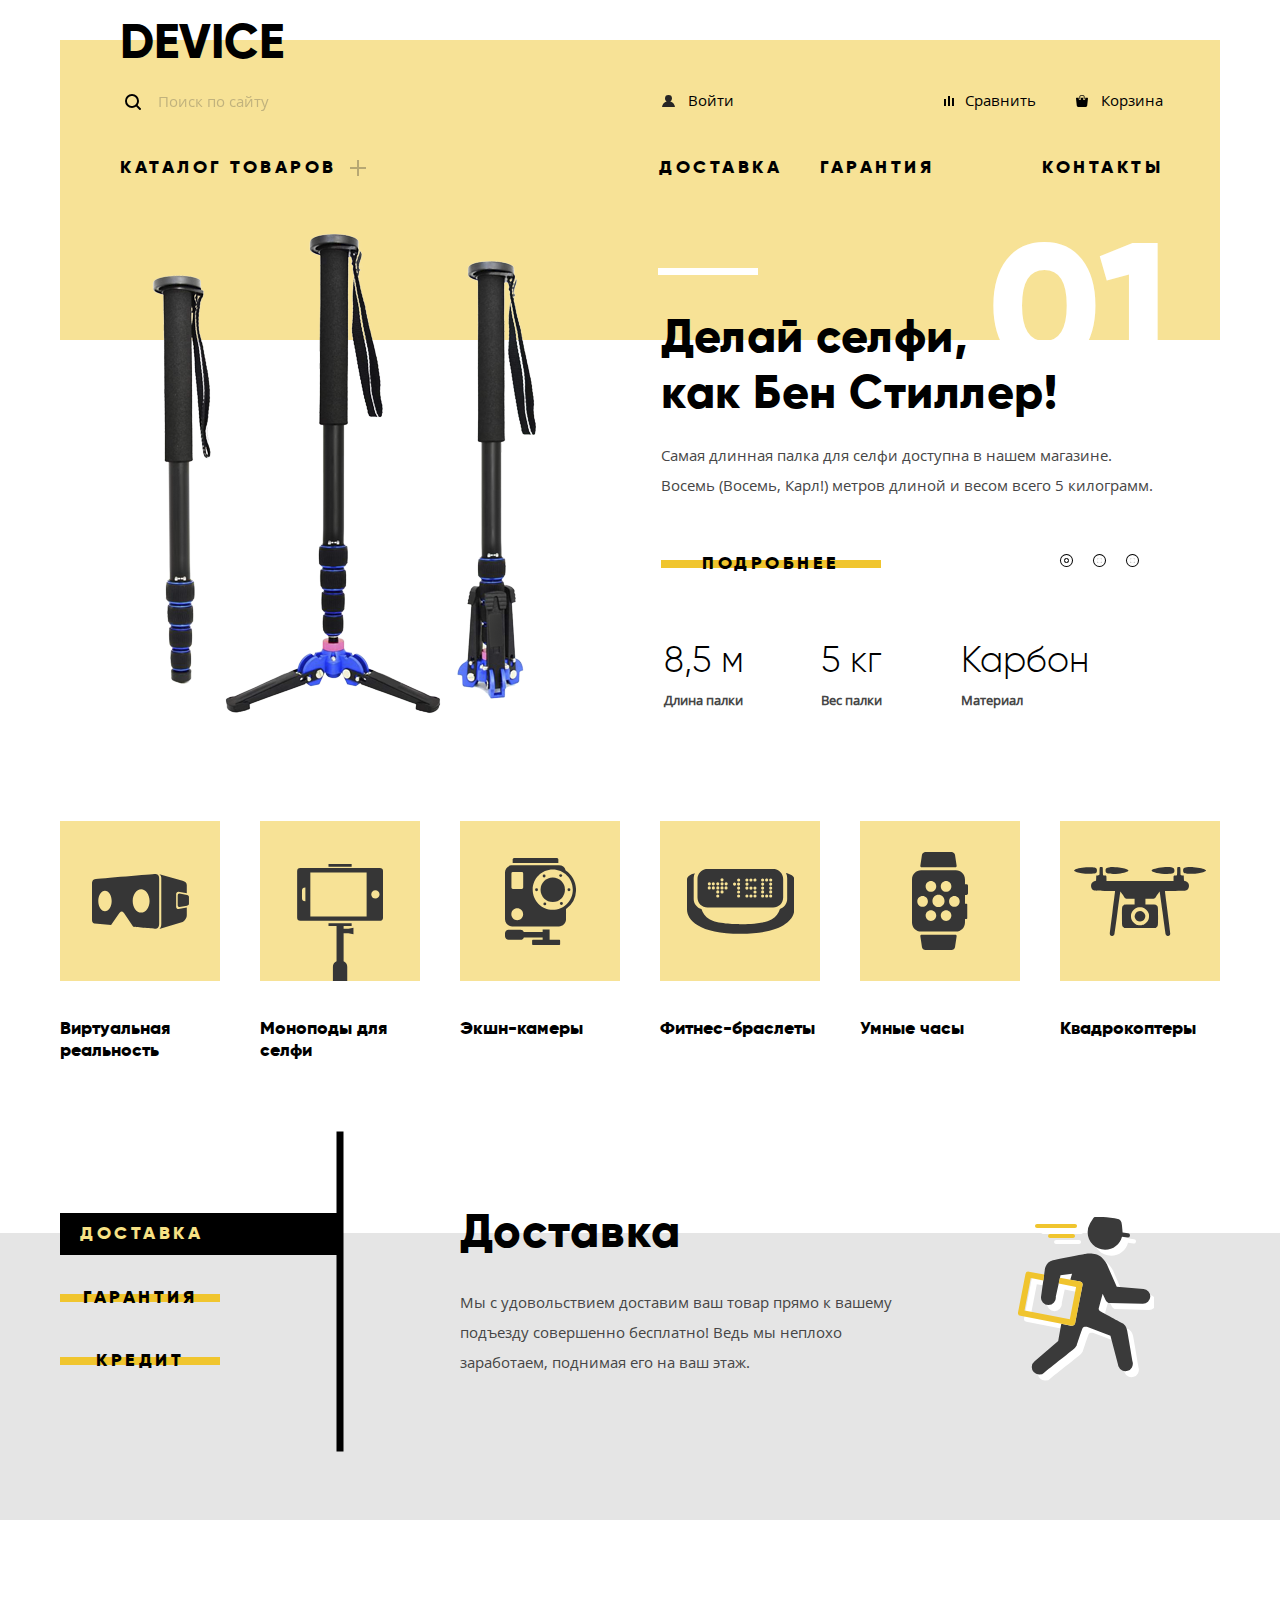
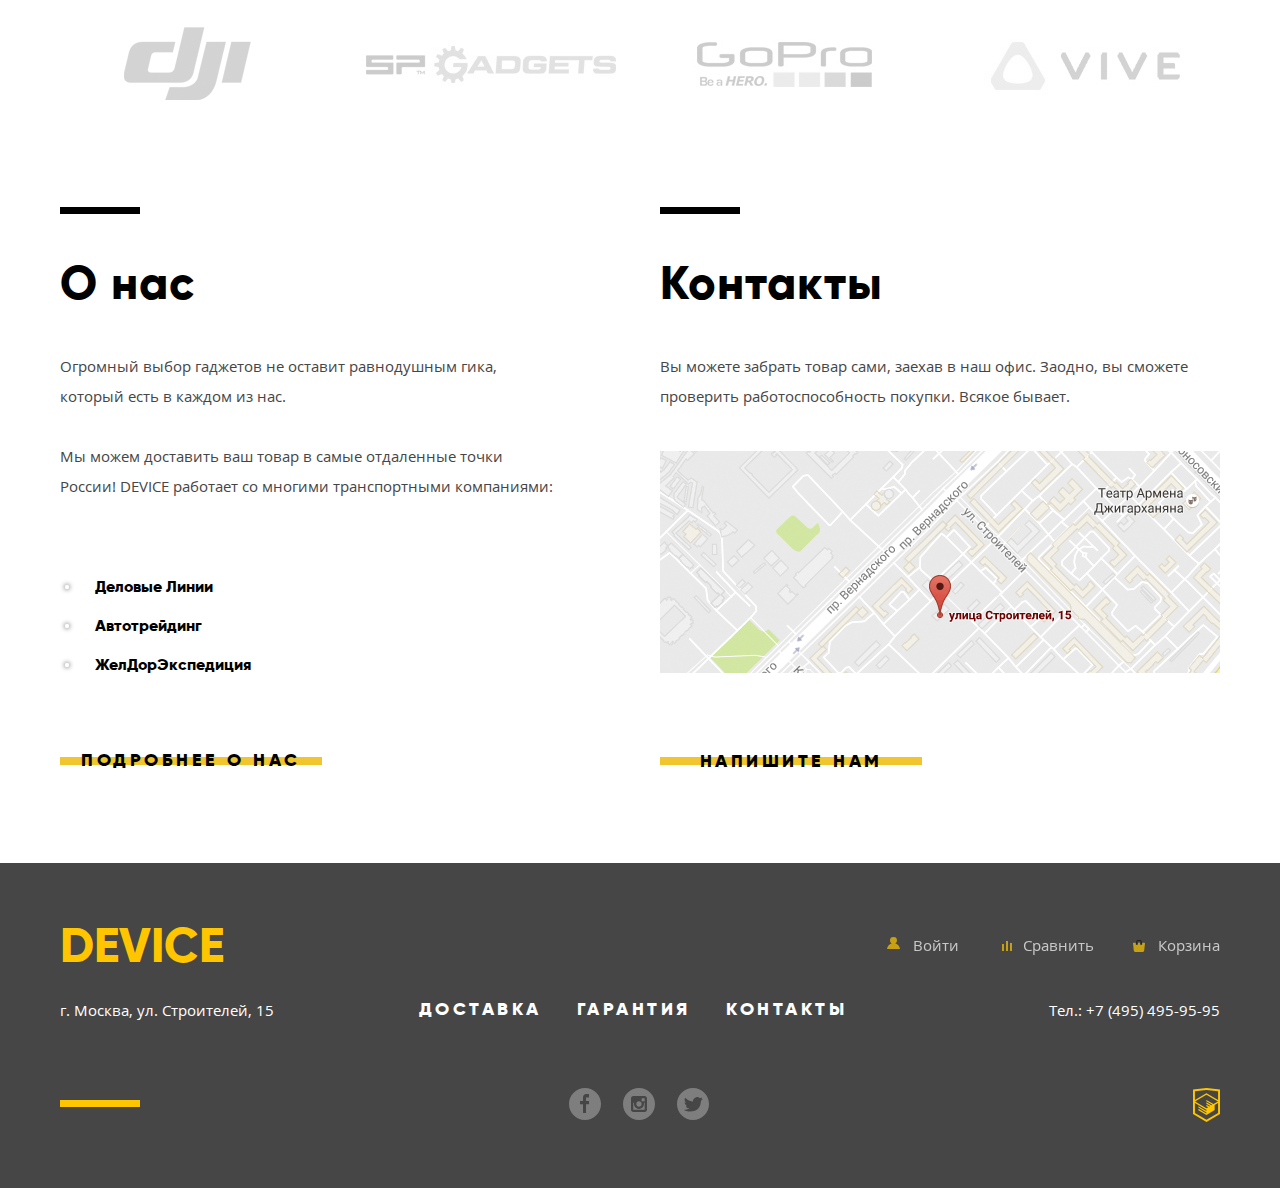
==== commit 089d8e3e: "06.09.2017" ====
--- a/index.html
+++ b/index.html
@@ -96,9 +96,9 @@
                 <h2 class="visually_hidden">Product Slider</h2>
                 <div class="slider_pos">
                     <div class="product_slider_buttons">
-                        <input type="radio" id="btn-1" name="toggle" checked>
-                        <input type="radio" id="btn-2" name="toggle">
-                        <input type="radio" id="btn-3" name="toggle">
+                        <input type="radio" id="btn-1" name="toggle_upper" checked>
+                        <input type="radio" id="btn-2" name="toggle_upper">
+                        <input type="radio" id="btn-3" name="toggle_upper">
                         <div class="product_slider_labels">    
                             <label for="btn-1"></label>
                             <label for="btn-2"></label>
@@ -117,7 +117,7 @@
                                 как Бен Стиллер!
                                 </b>
                                 <p class="product_description">
-                                    Самая длинная палка селфи доступна в нашем магазине. <br>
+                                    Самая длинная палка для селфи доступна в нашем магазине. <br>
                                     Восемь (Восемь, Карл!) метров длиной и весом всего 5 килограмм.
                                 </p>
                                 <p class="btn"><a href="catalog.html">Подробнее</a></p>
@@ -239,9 +239,9 @@
             <div class="wrap">
                 <div class="additional_services_container">
                     <div class="services_slider">
-                        <input type="radio" id="btn-4" name="toggle" checked> 
-                        <input type="radio" id="btn-5" name="toggle">
-                        <input type="radio" id="btn-6" name="toggle">
+                        <input type="radio" id="btn-4" name="toggle_lower" checked> 
+                        <input type="radio" id="btn-5" name="toggle_lower">
+                        <input type="radio" id="btn-6" name="toggle_lower">
                         <div class="services_slider_labels">    
                             <label class="btn_active" for="btn-4">Доставка</label>
                             <label for="btn-5">Гарантия</label>
@@ -331,8 +331,8 @@
                     <p>
                         Вы можете забрать товар сами, заехав в наш офис. Заодно, вы сможете проверить работоспособность покупки. Всякое бывает.
                     </p>
-                    <iframe src="https://www.google.com/maps/embed?pb=!1m18!1m12!1m3!1d2249.1125488779976!2d37.5274293158209!3d55.687030980535816!2m3!1f0!2f0!3f0!3m2!1i1024!2i768!4f13.1!3m3!1m2!1s0x46b54cf65f5c8955%3A0x694710ccd55501e!2sul.+Stroiteley%2C+15%2C+Moskva%2C+Russia%2C+119311!5e0!3m2!1sen!2sua!4v1504298804597" width="560" height="222" style="border:0" allowfullscreen></iframe>
-                    <a class="btn" href="#">Напишите нам</a>
+                      <a class="map" href="#big_map"><img src="img/map.png" width="560" height="222" alt="map_popup"></a>
+                    <a class="btn" href="#write_popup">Напишите нам</a>
                 </section>
             </section>
         </div>
@@ -377,7 +377,7 @@
                 </div>
             </div>
         </footer>
-        <!--     <section class="write_us_popup">
+        <section class="write_us_popup" id="write_popup">
             <h2 class="visually_hidden">Write Us Pop-up</h2>
             <form>
                 <div class="input_fields">
@@ -392,13 +392,14 @@
                 <textarea name="mail_txt" id="mail" placeholder="В свободной форме"></textarea>
                 </label>
                 <button class="send_button" type="submit" value="Отправить">Отправить</button>
-                <button  type="submit" class="popup_close">Закрыть</button>
-            </form>
-            </section> -->
-        <!--  <section class="popup_map">
+           
+                <button type="submit" class="popup_close">Закрыть</button>
+        
+            </section>
+        <section class="popup_map" id="bigmap">
             <h2 class="visually_hidden">Pop-up Map</h2>
-            <img src="img/map-big.png" width="960" height="559" alt="map_popup">
-            <button type="button" class="popup-close">Закрыть</button>
-            </section> -->
+            <img src="img/map-big.png" width="994" height="593" alt="map_popup">
+            <button type="button" class="popup_close">Закрыть</button>
+            </section>
     </body>
 </html>--- a/css/style.css
+++ b/css/style.css
@@ -559,7 +559,8 @@
 }
 
 .send_button:active,
-.show:active
+.show:active,
+.btn:active
 {
     color: rgba(0, 0, 0, .6);
 }
@@ -640,8 +641,8 @@
 {
     position: absolute;
     z-index: 10;
-    top: 320px;
-    left: 1005px;
+    bottom: 167px;
+    right: 61px;
 }
 
 #btn-4:checked ~ .services_slider_labels label[for='btn-4'],
@@ -1892,14 +1893,22 @@
 
 
 
+#write_popup{
+   visibility:hidden;
+}
+
+#write_popup:target{
+   visibility:visible;
+}
+
 .write_us_popup
-{
+{   
     position: fixed;
     z-index: 50;
     top: 50%;
     left: 50%;
 
-    overflow: auto;
+
 
     margin-top: -299px;
     margin-left: -480px;
@@ -1948,6 +1957,8 @@
 .popup_close
 {
     font-size: 0;
+    padding:0;
+    margin:0;
 }
 
 .popup_close::after
@@ -1975,6 +1986,9 @@
     opacity: .3;
 }
 
+
+
+
 .write_us_popup input,
 .write_us_popup textarea
 {
@@ -2016,12 +2030,36 @@
     background-color: #fff;
 }
 
-
-
-
-
 /*write us - end*/
 
+
+/* popup_map - start */
+
+.popup_map
+{   display:none;
+    position: fixed;
+    z-index: 50;
+    top: 50%;
+    left: 50%;
+    padding:0;
+    margin-top: -297px;
+    margin-left: -497px;
+    
+
+    background-color: transparent;
+    
+}
+
+
+.popup_map .popup_close::after{
+    top:28px;
+    right:41px;
+   
+}
+
+
+
+/* popup_map - end */
 
 /*catalog navigation - start*/
 
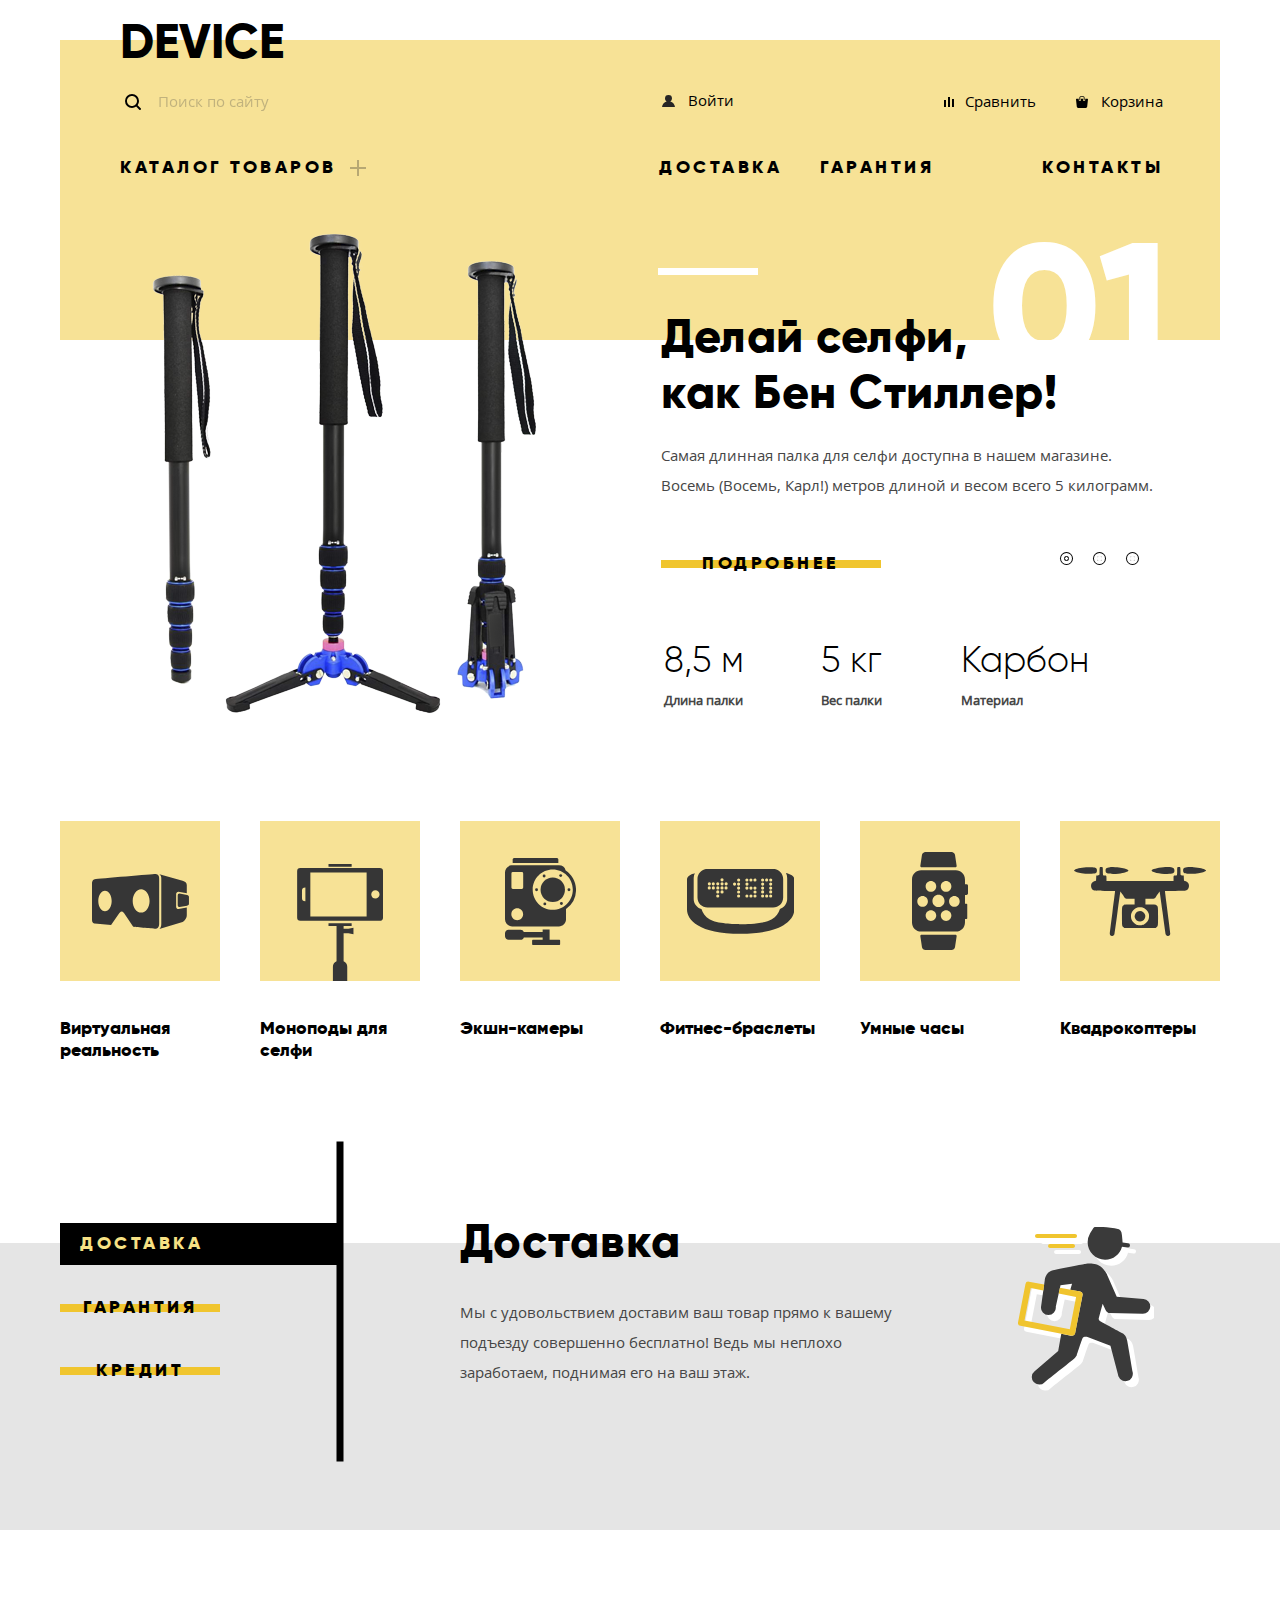
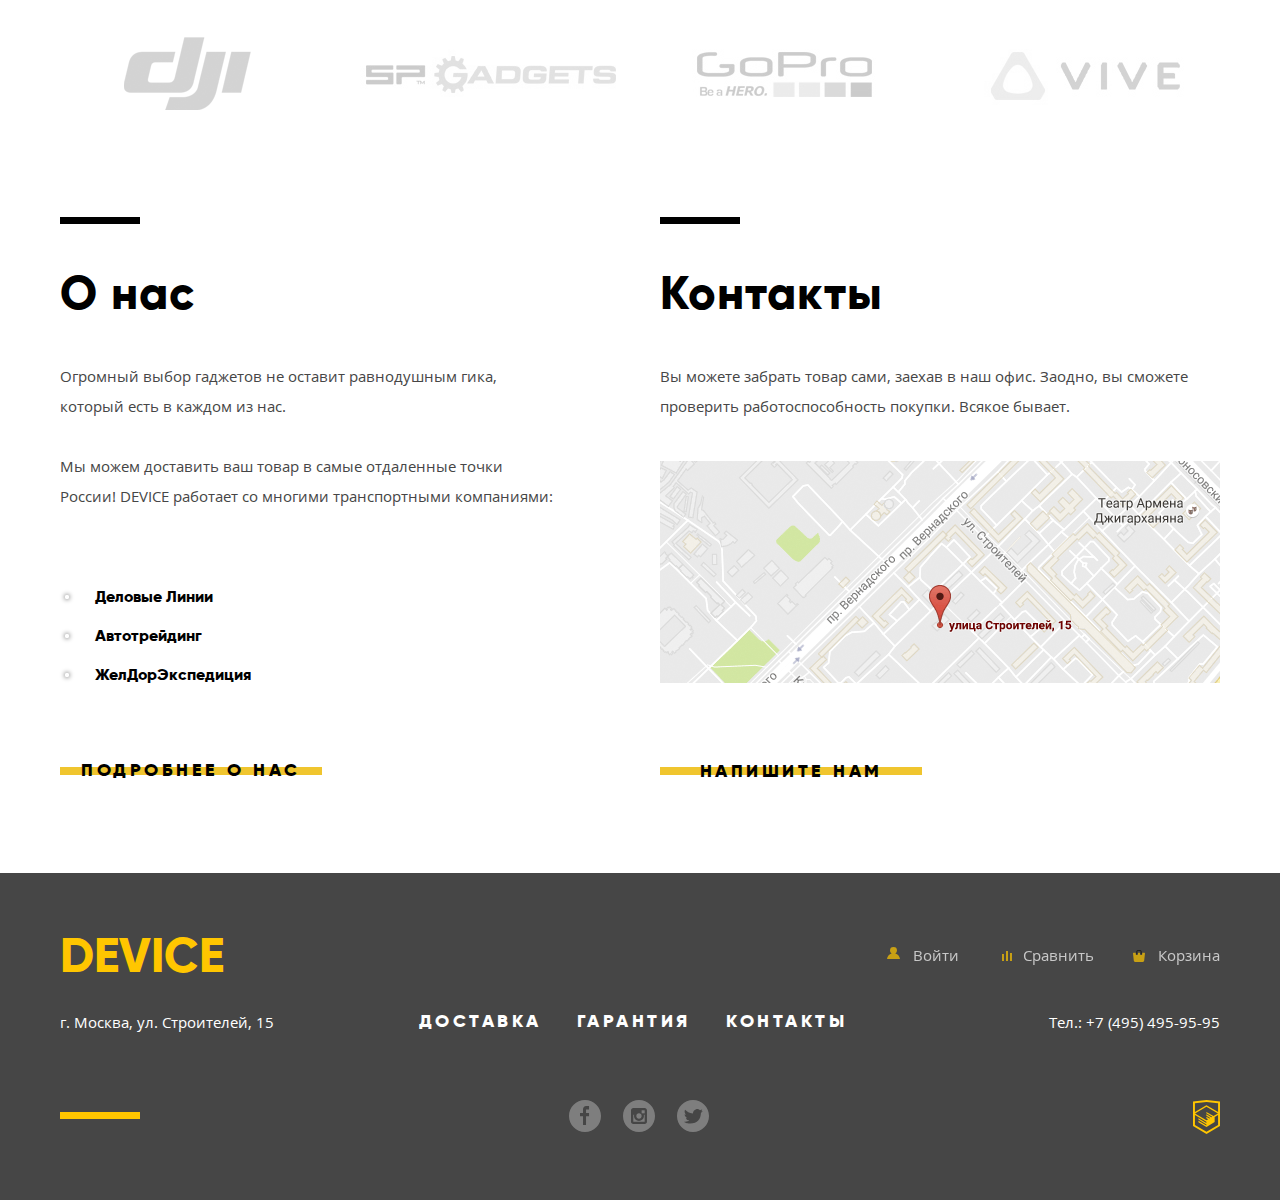
==== commit 7ef8f463: "07.09.2017 v.1" ====
--- a/index.html
+++ b/index.html
@@ -3,8 +3,8 @@
     <head>
         <meta charset="UTF-8">
         <title>Device_Main</title>
+        <link href="css/normalize.css" rel="stylesheet">
         <link rel="stylesheet" href="css/style.css" type="text/css">
-        <link href="css/normalize.css" rel="stylesheet">
     </head>
     <body>
         <div class="wrap">
@@ -331,8 +331,8 @@
                     <p>
                         Вы можете забрать товар сами, заехав в наш офис. Заодно, вы сможете проверить работоспособность покупки. Всякое бывает.
                     </p>
-                      <a class="map" href="#big_map"><img src="img/map.png" width="560" height="222" alt="map_popup"></a>
-                    <a class="btn" href="#write_popup">Напишите нам</a>
+                    <a class="map" href="#"><img src="img/map.png" width="560" height="222" alt="map_popup"></a>
+                    <a class="btn" href="#">Напишите нам</a>
                 </section>
             </section>
         </div>
@@ -377,7 +377,7 @@
                 </div>
             </div>
         </footer>
-        <section class="write_us_popup" id="write_popup">
+        <section class="write_us_popup">
             <h2 class="visually_hidden">Write Us Pop-up</h2>
             <form>
                 <div class="input_fields">
@@ -392,14 +392,13 @@
                 <textarea name="mail_txt" id="mail" placeholder="В свободной форме"></textarea>
                 </label>
                 <button class="send_button" type="submit" value="Отправить">Отправить</button>
-           
                 <button type="submit" class="popup_close">Закрыть</button>
-        
-            </section>
-        <section class="popup_map" id="bigmap">
+            </form>
+        </section>
+        <section class="popup_map">
             <h2 class="visually_hidden">Pop-up Map</h2>
             <img src="img/map-big.png" width="994" height="593" alt="map_popup">
             <button type="button" class="popup_close">Закрыть</button>
-            </section>
+        </section>
     </body>
 </html>--- a/css/style.css
+++ b/css/style.css
@@ -10,34 +10,6 @@
     background-color: #fff;
 }
 
-
-/* outlines - start 
-
-header, footer{outline:blue 2px solid;}
-section, article {outline:red 2px solid;}
-div{outline:green 1px dashed;
-}
-
-
-p:hover::after{content:"...p";}
-
-li:hover::before{content:"---li";}
-
-b, h1,h2,h3,h4,h5:hover:after{content:"...H";
-font-size:15px;}
-
-a {outline:purple 1px dotted;}
-input, button, label {outline: 1px orange dotted;}
-
-img {outline:blue 1px dotted;}
-
-h2, h3, h4, h5, span, p {
-	outline:lightcoral 1px dotted;
-}
-
-ul, li{outline:lawngreen 1px dotted;}
-
-/*outlines - end*/
 
 @font-face
 {
@@ -109,7 +81,9 @@
 
     border: 0;
 
-    clip-path: inset(100%);
+    -webkit-clip-path: inset(100%);
+
+            clip-path: inset(100%);
 }
 
 h1,
@@ -125,6 +99,72 @@
 
 /*header - start*/
 
+.wrap
+{
+    width: 1200px;
+    margin: 0 auto;
+    padding-right: 20px;
+    padding-left: 20px;
+}
+
+.main_header
+{
+    position: relative;
+
+    min-height: 300px;
+    margin: 40px auto 0 auto;
+    padding-right: 57px;
+    padding-left: 60px;
+}
+
+.catalog.main_header
+{
+    min-height: 187px;
+}
+
+.header_top
+{
+    position: relative;
+
+    display: -webkit-box;
+
+    display: -ms-flexbox;
+
+    display: flex;
+
+    -webkit-box-align: center;
+
+        -ms-flex-align: center;
+
+            align-items: center;
+}
+
+.header_top form
+{
+    margin-right: 97px;
+}
+
+.header_top form::after
+{
+    position: absolute;
+    top: 18px;
+    left: 5px;
+
+    width: 16px;
+    height: 16px;
+
+    content: '';
+
+    background: #f7e296 url('../img/search.svg') no-repeat;
+}
+
+.shopping li
+{
+    display: inline-block;
+
+    vertical-align: middle;
+}
+
 .main_header
 {
     background-color: #f7e296;
@@ -138,6 +178,7 @@
     margin-bottom: 5px;
 
     cursor: pointer;
+    vertical-align: middle;
 }
 
 .main_header_logo a
@@ -175,7 +216,7 @@
     color: #464646;
 }
 
-.main_header .input_search
+.input_search
 {
     min-width: 360px;
     padding-top: 17px;
@@ -191,14 +232,18 @@
     opacity: .6;
 }
 
-.main_header .submit_btn
+.submit_btn
 {
     visibility: hidden;
 
     width: 81px;
     height: 46px;
 
-    transform: translate(-5px, -3px);
+    -webkit-transform: translate(-5px, -3px);
+
+        -ms-transform: translate(-5px, -3px);
+
+            transform: translate(-5px, -3px);
 
     border: 2px solid #000;
     background-color: #f7e296;
@@ -245,17 +290,21 @@
     list-style: none;
 }
 
-.header_top .sign_in
-{
+.sign_in
+{
+    display: -webkit-box;
+    display: -ms-flexbox;
     display: flex;
 }
 
 .sign_in ul
 {
-    justify-content: space-between;
-}
-
-.sign_in .logout
+    -webkit-box-pack: justify;
+        -ms-flex-pack: justify;
+            justify-content: space-between;
+}
+
+.logout
 {
     margin-right: 50px;
     margin-left: 20px;
@@ -264,21 +313,21 @@
 }
 
 
-.header_top .login,
-.header_top .comparison,
-.header_top .cart
+.login,
+.comparison,
+.cart
 {
     position: relative;
 
     padding-left: 26px;
 }
 
-.header_top .login::before,
-.header_top .comparison::before,
-.header_top .cart::before,
-.footer_top .login::before,
-.footer_top .comparison::before,
-.footer_top .cart::before
+.login::before,
+.comparison::before,
+.cart::before,
+.login::before,
+.comparison::before,
+.cart::before
 {
     position: absolute;
     left: 0;
@@ -290,7 +339,7 @@
     background-repeat: no-repeat;
 }
 
-.header_top .login::before
+.login::before
 {
     top: 2px;
 
@@ -300,13 +349,13 @@
     background-image: url('../img/user.svg');
 }
 
-.header_top .login,
-.footer_top .login
+.login,
+.login
 {
     margin-right: auto;
 }
 
-.header_top .comparison::before
+.comparison::before
 {
     top: 6px;
     left: 5px;
@@ -317,7 +366,7 @@
     background-image: url('../img/compare.svg');
 }
 
-.header_top .cart::before
+.cart::before
 {
     top: 5px;
     left: 1px;
@@ -332,6 +381,19 @@
 {
     margin-left: 35px;
 }
+
+
+.additional_info:nth-of-type(2)
+{
+    margin-right: 38px;
+    margin-left: auto;
+}
+
+.additional_info:last-of-type
+{
+    margin-left: 108px;
+}
+
 
 .header_top a,
 .shopping a,
@@ -370,6 +432,10 @@
     z-index: 15;
     left: -60px;
 
+    display: -webkit-box;
+
+    display: -ms-flexbox;
+
     display: flex;
     visibility: hidden;
 
@@ -386,9 +452,16 @@
 
 .product_group ul
 {
-    flex-direction: column;
-
-    align-items: flex-start;
+    -webkit-box-orient: vertical;
+    -webkit-box-direction: normal;
+        -ms-flex-direction: column;
+            flex-direction: column;
+
+    -webkit-box-align: start;
+
+        -ms-flex-align: start;
+
+            align-items: flex-start;
 }
 
 .header_navigation
@@ -398,6 +471,8 @@
 
 .header_navigation ul
 {
+    display: -webkit-box;
+    display: -ms-flexbox;
     display: flex;
 
     margin-top: 35px;
@@ -473,6 +548,7 @@
 
 
 /*header - end*/
+
 
 
 /*buttons - start*/
@@ -587,8 +663,12 @@
     height: 8px;
 
     content: '';
+    -webkit-transition: .3s linear;
+    -o-transition: .3s linear;
     transition: .3s linear;
-    transform: translateY(-50%);
+    -webkit-transform: translateY(-50%);
+        -ms-transform: translateY(-50%);
+            transform: translateY(-50%);
 
     background-color: #f0c52e;
 }
@@ -623,11 +703,15 @@
     margin-right: 24px;
 
     cursor: pointer;
+    -webkit-transition: background-color .2s;
+    -o-transition: background-color .2s;
     transition: background-color .2s;
+    vertical-align: middle;
 
     border: 1px solid rgb(255, 255, 255);
     border-radius: 50%;
-    box-shadow: 0 0 0 3px rgb(255, 255, 255), 0 0 0 4px rgb(0, 0, 0);
+    -webkit-box-shadow: 0 0 0 3px rgb(255, 255, 255), 0 0 0 4px rgb(0, 0, 0);
+            box-shadow: 0 0 0 3px rgb(255, 255, 255), 0 0 0 4px rgb(0, 0, 0);
 }
 
 #btn-1:checked ~ .product_slider_labels label[for='btn-1'],
@@ -641,8 +725,8 @@
 {
     position: absolute;
     z-index: 10;
+    right: 61px;
     bottom: 167px;
-    right: 61px;
 }
 
 #btn-4:checked ~ .services_slider_labels label[for='btn-4'],
@@ -667,13 +751,20 @@
 #btn-5:checked ~ .services_slider_labels label[for='btn-5']::after,
 #btn-6:checked ~ .services_slider_labels label[for='btn-6']::after
 {
+    -webkit-transition: .5s linear;
+    -o-transition: .5s linear;
     transition: .5s linear;
 
     background-color: black;
 }
 
+button
+{
+    outline: 0;
+}
 
 /*buttons - end*/
+
 
 
 /*product slider - start*/
@@ -699,6 +790,8 @@
 .slider_slide_02,
 .slider_slide_03
 {
+    display: -webkit-box;
+    display: -ms-flexbox;
     display: flex;
 
     margin-top: -110px;
@@ -838,19 +931,27 @@
 /*product slider - end*/
 
 
+
 /*product range - start*/
 
 .product_range
 {
-    margin: 20px 0 172px 0;
+    margin: 20px 0 182px 0;
 }
 
 .product_range ul
 {
-    display: flex;
-
-    justify-content: space-between;
-    flex-wrap: wrap;
+    display: -webkit-box;
+    display: -ms-flexbox;
+    display: flex;
+
+    -webkit-box-pack: justify;
+
+        -ms-flex-pack: justify;
+
+            justify-content: space-between;
+    -ms-flex-wrap: wrap;
+        flex-wrap: wrap;
 }
 
 .product_range li
@@ -862,6 +963,8 @@
 
 .product_range_link
 {
+    display: -webkit-box;
+    display: -ms-flexbox;
     display: flex;
 
     height: 160px;
@@ -871,13 +974,12 @@
 }
 
 
-
 .product_range img
 {
     margin: auto;
 }
 
-.product_range .monopods img
+.monopods img
 {
     margin-bottom: 0;
 }
@@ -905,10 +1007,10 @@
     color: rgb(0, 0, 0);
 }
 
-
 /*product range - end*/
 
 
+
 /*additional services - start*/
 
 .additional_services
@@ -920,6 +1022,8 @@
 
 .additional_services_container
 {
+    display: -webkit-box;
+    display: -ms-flexbox;
     display: flex;
 
     min-height: 287px;
@@ -949,7 +1053,9 @@
     height: 7px;
 
     content: '';
-    transform: rotate(90deg);
+    -webkit-transform: rotate(90deg);
+        -ms-transform: rotate(90deg);
+            transform: rotate(90deg);
     vertical-align: middle;
 
     background-color: #000;
@@ -975,6 +1081,8 @@
 
 .services_slider_details
 {
+    display: -webkit-box;
+    display: -ms-flexbox;
     display: flex;
 
     width: 880px;
@@ -1038,10 +1146,10 @@
     background: url('../img/credit.svg') no-repeat;
 }
 
-
 /*additional services - end*/
 
 
+
 /*brands - start*/
 
 .brands
@@ -1051,34 +1159,48 @@
 
 .brands ul
 {
-    display: flex;
-
-    justify-content: space-between;
+    display: -webkit-box;
+    display: -ms-flexbox;
+    display: flex;
+
+    -webkit-box-pack: justify;
+
+        -ms-flex-pack: justify;
+
+            justify-content: space-between;
 }
 
 .brand_item img
 {
     opacity: .2;
 
-    filter: grayscale(100%);
+    -webkit-filter: grayscale(100%);
+
+            filter: grayscale(100%);
 }
 
 .brand_item img:hover
 {
     opacity: 1;
 
-    filter: grayscale(0%);
-}
-
+    -webkit-filter: grayscale(0%);
+
+            filter: grayscale(0%);
+}
 
 /*brands - end*/
 
 
+
 /*about us - start*/
 
 .about_us
 {
     position: relative;
+
+    display: -webkit-box;
+
+    display: -ms-flexbox;
 
     display: flex;
 
@@ -1125,7 +1247,9 @@
 {
     padding-right: 60px;
 
-    flex-basis: 50%;
+    -ms-flex-preferred-size: 50%;
+
+        flex-basis: 50%;
 }
 
 .about_us_txt ul
@@ -1151,7 +1275,8 @@
 
     border: 2px solid #fff;
     border-radius: 50%;
-    box-shadow: 0 0 5px rgb(0, 0, 0);
+    -webkit-box-shadow: 0 0 5px rgb(0, 0, 0);
+            box-shadow: 0 0 5px rgb(0, 0, 0);
 }
 
 .about_us p
@@ -1182,7 +1307,9 @@
     font-weight: bold;
     line-height: 1.2;
 
-    box-sizing: border-box;
+    -webkit-box-sizing: border-box;
+
+            box-sizing: border-box;
 
     color: rgb(0, 0, 0);
 }
@@ -1191,7 +1318,9 @@
 {
     padding-left: 22px;
 
-    flex-basis: 50%;
+    -ms-flex-preferred-size: 50%;
+
+        flex-basis: 50%;
 }
 
 .contacts p
@@ -1199,9 +1328,10 @@
     margin-bottom: 22px;
 }
 
-
 /*about us - end*/
 
+
+
 /*catalog navigation start */
 
 .catalog_navigation
@@ -1219,9 +1349,17 @@
 {
     position: relative;
 
-    display: flex;
-
-    justify-content: flex-start;
+    display: -webkit-box;
+
+    display: -ms-flexbox;
+
+    display: flex;
+
+    -webkit-box-pack: start;
+
+        -ms-flex-pack: start;
+
+            justify-content: flex-start;
 }
 
 
@@ -1246,23 +1384,31 @@
     background: url('../img/nav-arrow.svg') no-repeat;
 }
 
-
 /*catalog navigation - end*/
 
+
+
 /*product choice - start*/
 
-
 .product_choice_container
 {
-    display: flex;
-
-    min-height: 1278px;
-
-    justify-content: center;
+    display: -webkit-box;
+    display: -ms-flexbox;
+    display: flex;
+
+    min-height: 1284px;
+
+    -webkit-box-pack: center;
+
+        -ms-flex-pack: center;
+
+            justify-content: center;
 }
 
 .filter_head
 {
+    display: -webkit-box;
+    display: -ms-flexbox;
     display: flex;
 
     margin-left: -9999px;
@@ -1275,8 +1421,6 @@
 {
     padding-left: 63px;
 }
-
-
 
 
 .filter_left
@@ -1314,6 +1458,10 @@
 {
     position: relative;
 
+    display: -webkit-box;
+
+    display: -ms-flexbox;
+
     display: flex;
 
     width: 330px;
@@ -1333,10 +1481,6 @@
 }
 
 
-
-
-
-
 .checkbox label::before
 {
     position: absolute;
@@ -1361,12 +1505,17 @@
 
 .product_album_right
 {
-    flex-basis: 75%;
+    -ms-flex-preferred-size: 75%;
+        flex-basis: 75%;
 }
 
 .ranking_navigation
 {
     position: relative;
+
+    display: -webkit-box;
+
+    display: -ms-flexbox;
 
     display: flex;
 
@@ -1378,10 +1527,13 @@
 }
 
 
-
-.ranking_navigation .ranking_list
-{
-    position: relative;
+.ranking_list
+{
+    position: relative;
+
+    display: -webkit-box;
+
+    display: -ms-flexbox;
 
     display: flex;
 
@@ -1494,20 +1646,27 @@
     border-left-color: transparent;
 }
 
-
 /*product choice - end*/
 
+
+
 /*catalog pictures - start*/
 
 .album_container
 {
+    display: -webkit-box;
+    display: -ms-flexbox;
     display: flex;
 
     padding-top: 70px;
     padding-left: 68px;
 
-    flex-wrap: wrap;
-    justify-content: space-between;
+    -ms-flex-wrap: wrap;
+
+        flex-wrap: wrap;
+    -webkit-box-pack: justify;
+        -ms-flex-pack: justify;
+            justify-content: space-between;
 }
 
 .item
@@ -1545,6 +1704,8 @@
 
 .item:hover .hidden
 {
+    -webkit-transition: .3s;
+    -o-transition: .3s;
     transition: .3s;
 
     opacity: 1;
@@ -1586,14 +1747,25 @@
 
 .item_details
 {
-    display: flex;
-    flex-direction: row;
+    display: -webkit-box;
+    display: -ms-flexbox;
+    display: flex;
+    -webkit-box-orient: horizontal;
+    -webkit-box-direction: normal;
+        -ms-flex-direction: row;
+            flex-direction: row;
 
     width: 100%;
     margin-top: 31px;
 
-    justify-content: space-between;
-    align-items: baseline;
+    -webkit-box-pack: justify;
+
+        -ms-flex-pack: justify;
+
+            justify-content: space-between;
+    -webkit-box-align: baseline;
+        -ms-flex-align: baseline;
+            align-items: baseline;
 }
 
 .item_details a
@@ -1603,7 +1775,9 @@
     font-weight: bold;
     line-height: 1.2;
 
-    box-sizing: border-box;
+    -webkit-box-sizing: border-box;
+
+            box-sizing: border-box;
 
     color: rgb(0, 0, 0);
 }
@@ -1614,7 +1788,9 @@
     font-size: 16px;
     line-height: 1.2;
 
-    box-sizing: border-box;
+    -webkit-box-sizing: border-box;
+
+            box-sizing: border-box;
 
     color: rgb(70, 70, 70);
 }
@@ -1640,426 +1816,74 @@
     border-radius: 50%;
 }
 
-/*Catalog Pictures - end*/
-
-
-/*footer - start*/
-
-footer
-{
-    margin-top: 81px;
-    padding-top: 54px;
-    padding-bottom: 66px;
-
-    background-color: #464646;
-}
-
-footer.catalog
-{
-    margin-top: 0;
-}
-
-.footer_top
-{
-    display: flex;
-
-    justify-content: space-between;
-}
-
-.footer_top ul
-{
-    display: flex;
-
-    align-items: center;
-}
-
-.footer_top li
-{
-    display: inline-block;
-}
-
-.footer_top .login,
-.footer_top .comparison,
-.footer_top .cart
-{
-    position: relative;
-
-    margin-left: 38px;
-    padding-left: 26px;
-}
-
-.footer_top .login::before
-{
-    top: 2px;
-
-    width: 13px;
-    height: 12px;
-
-    background-image: url('../img/user-ft.svg');
-}
-
-.footer_top .comparison::before
-{
-    top: 6px;
-    left: 5px;
-
-    width: 13px;
-    height: 12px;
-
-    background-image: url('../img/compare-ft.svg');
-}
-
-.footer_top .cart::before
-{
-    top: 5px;
-    left: 1px;
-
-    width: 13px;
-    height: 12px;
-
-    background-image: url('../img/cart-ft.svg');
-}
-
-.footer_logo
-{
-    font: bold 48px 'Gilroy', 'Arial', sans-serif;
-    line-height: 1.2em;
-
-    text-transform: uppercase;
-
-    color: #ffc600;
-}
-
-.footer_top a:not(.footer_logo),
-.footer_middle a
-{
-    color: #fff;
-}
-
-.footer_top a:not(.footer_logo)
-{
-    opacity: .7;
-}
-
-.footer_top a:not(.footer_logo):hover
-{
-    opacity: 1;
-}
-
-.footer_middle a:hover
-{
-    opacity: .6;
-}
-
-.footer_top a:not(.footer_logo):active,
-.footer_middle a:active
-{
-    opacity: .3;
-}
-
-.footer_middle
-{
+/*catalog pictures - end*/
+
+
+
+/* catalog navigation - start */
+
+.paging
+{
+    position: relative;
+
+    display: -webkit-box;
+
+    display: -ms-flexbox;
+
+    display: flex;
+
+    margin-left: 72px;
+  
+    background-color: #ebebeb;
+
+    -webkit-box-pack: justify;
+
+        -ms-flex-pack: justify;
+
+            justify-content: space-between;
+}
+
+
+.paging a:hover
+{
+    background-color: #d9d9d9;
+}
+
+ol
+{
+    position: relative;
+
+    display: -webkit-box;
+
+    display: -ms-flexbox;
+
     display: flex;
 
     margin-top: 20px;
-    margin-bottom: 63px;
-}
-
-.footer_middle ul
-{
-    display: flex;
-
-    margin: auto;
-    margin-right: 184px;
-
-    flex-basis: 40%;
-    justify-content: space-around;
-}
-
-.footer_middle p
-{
-    font-family: 'Open Sans', 'Arial', sans-serif;
-    font-size: 15px;
-    line-height: 2;
-
-    color: rgb(255, 255, 255);
-}
-
-.social_buttons,
-.academylogo
-{
-    font-size: 0;
-}
-
-.footer_bottom
-{
-    position: relative;
-
-    display: flex;
-
-    justify-content: space-between;
-}
-
-.social_buttons
-{
-    display: flex;
-
-    margin-left: 498px;
-
-    justify-content: space-between;
-}
-
-.social_buttons a
-{
-    display: block;
-
-    width: 32px;
-    height: 32px;
-    margin: 0 11px;
-
-    opacity: .3;
-    background-repeat: no-repeat;
-    background-position: 50% 50%;
-}
-
-.social_buttons .fb
-{
-    background-image: url('../img/fb.svg');
-}
-
-.social_buttons .insta
-{
-    background-image: url('../img/\'=].svg');
-}
-
-.social_buttons .twt
-{
-    background-image: url('../img/twitter.svg');
-}
-
-.social_buttons a:hover
-{
-    opacity: 1;
-}
-
-.social_buttons a:active
-{
-    opacity: .1;
-}
-
-.academylogo
-{
-    display: block;
-
-    width: 26.943px;
-    height: 34.09px;
-
-    background-image: url('../img/logo-html.svg');
-    background-repeat: no-repeat;
-    background-position: 50% 50%;
-}
-
-.academylogo:hover
-{
-    opacity: .6;
-}
-
-.academylogo:active
-{
-    opacity: .3;
-}
-
-.footer_bottom::before
-{
-    position: absolute;
-    top: 12px;
-
-    display: inline-block;
-
-    width: 80px;
-    height: 7px;
-
-    content: '';
-    vertical-align: middle;
-
-    background-color: #ffc600;
-}
-
-
-/*footer - end*/
-
-
-/*write us - start*/
-
-
-
-#write_popup{
-   visibility:hidden;
-}
-
-#write_popup:target{
-   visibility:visible;
-}
-
-.write_us_popup
-{   
-    position: fixed;
-    z-index: 50;
-    top: 50%;
-    left: 50%;
-
-
-
-    margin-top: -299px;
-    margin-left: -480px;
-    padding: 100px;
-
-    background-color: #fff;
-    box-shadow: -28px 0 50px -33px rgba(0, 0, 0, .8), 28px 0 50px -33px rgba(0, 0, 0, .8), 0 23px 30px -15px rgba(0, 0, 0, .8), 0 -1px 25px -20px rgba(0, 0, 0, .8);
-}
-
-
-
-.input_fields
-{
-    display: flex;
-
-    justify-content: space-between;
-}
-
-.input_fields .name,
-.input_fields .email
-{
-    width: 360px;
-    margin-bottom: 38px;
-}
-
-.write_us_popup input,
-.write_us_popup textarea
-{
-    margin-top: 12px;
-}
-
-
-
-.write_us_popup textarea
-{
-    width: 760px;
-    height: 157px;
-    margin-bottom: 50px;
-}
-
-.write_us_popup .send_button
-{
-    width: 200px;
-}
-
-.popup_close
-{
-    font-size: 0;
-    padding:0;
-    margin:0;
-}
-
-.popup_close::after
-{
-    position: absolute;
-    top: 22px;
-    right: 22px;
-
-    width: 55px;
-    height: 55px;
-
-    content: '';
-
-    opacity: .5;
-    background: url('../img/modal-close.svg') no-repeat;
-}
-
-.popup_close:hover::after
-{
-    opacity: 1;
-}
-
-.popup_close:active::after
-{
-    opacity: .3;
-}
-
-
-
-
-.write_us_popup input,
-.write_us_popup textarea
-{
-    background-color: #f2f2f2;
-}
-
-.write_us_popup input:invalid
-{
-    background-color: #f6dada;
-}
-
-
-
-
-.write_us_popup input[placeholder]::-webkit-input-placeholder,
-.write_us_popup textarea[placeholder]::-webkit-input-placeholder
-{
-    font-family: 'Open Sans', 'Arial', sans-serif;
-    font-size: 14px;
-
-    color: rgba(70, 70, 70, .4);
-}
-
-.write_us_popup input[placeholder]:focus::-webkit-input-placeholder,
-.write_us_popup textarea[placeholder]:focus::-webkit-input-placeholder
-{
-    color: rgb(70, 70, 70);
-}
-
-.write_us_popup input[type='text']:hover,
-.write_us_popup textarea:hover
-{
-    background-color: #eaeaea;
-}
-
-.write_us_popup input[type='text']:focus,
-.write_us_popup textarea:focus
-{
-    background-color: #fff;
-}
-
-/*write us - end*/
-
-
-/* popup_map - start */
-
-.popup_map
-{   display:none;
-    position: fixed;
-    z-index: 50;
-    top: 50%;
-    left: 50%;
-    padding:0;
-    margin-top: -297px;
-    margin-left: -497px;
-    
-
-    background-color: transparent;
-    
-}
-
-
-.popup_map .popup_close::after{
-    top:28px;
-    right:41px;
-   
-}
-
-
-
-/* popup_map - end */
+    padding: 0;
+}
+
+ol > li,
+.paging a:active
+{
+    color: rgba(0, 0, 0, .3);
+}
+
+ol > li
+{
+    counter-increment: list;
+}
+
+ol > li::before
+{
+    padding: 15px;
+
+    content: counter(list) '';
+}
+
+/* catalog navigation - end */
+
+
 
 /*catalog navigation - start*/
 
@@ -2092,6 +1916,11 @@
     text-transform: uppercase;
 }
 
+.paging a{
+    min-width:130px;
+    text-align: center;
+}
+
 .ranking_list a:hover,
 ol > li:hover
 {
@@ -2109,8 +1938,16 @@
     font-size: 0;
 }
 
+/*catalog navigation - end*/
+
+
 
 /*forms - start*/
+
+input
+{
+    outline: none;
+}
 
 
 /*range - start*/
@@ -2136,14 +1973,14 @@
     background: transparent;
 }
 
-.range_controls .scale
+.scale
 {
     height: 2px;
 
     background: #d7dcde;
 }
 
-.range_controls .bar
+.bar
 {
     width: 55%;
     height: 2px;
@@ -2152,7 +1989,7 @@
     background: #00ca74;
 }
 
-.range_controls .toggle
+.toggle
 {
     position: absolute;
     top: 6px;
@@ -2167,15 +2004,16 @@
     border: 8px solid #fff;
     border-radius: 50%;
     background: #ababab;
-    box-shadow: 0 2px 1px 0 #cfcfcf;
-}
-
-.range_controls .toggle_min
+    -webkit-box-shadow: 0 2px 1px 0 #cfcfcf;
+            box-shadow: 0 2px 1px 0 #cfcfcf;
+}
+
+.toggle_min
 {
     left: 20px;
 }
 
-.range_controls .toggle_max
+.toggle_max
 {
     left: 133px;
 }
@@ -2191,8 +2029,6 @@
 
     display: inline-block;
 }
-
-
 
 .max_price
 {
@@ -2224,8 +2060,8 @@
     border-radius: 5px;
 }
 
-
 /*range - end*/
+
 
 
 /*checkbox, radio - start*/
@@ -2268,11 +2104,14 @@
     margin: 29px 61px;
 
     cursor: pointer;
+    -webkit-transition: background-color .2s;
+    -o-transition: background-color .2s;
     transition: background-color .2s;
 
     border: 3px solid white;
     border-radius: 50%;
-    box-shadow: 0 0 0 5px rgba(0, 0, 0, .8);
+    -webkit-box-shadow: 0 0 0 5px rgba(0, 0, 0, .8);
+            box-shadow: 0 0 0 5px rgba(0, 0, 0, .8);
 }
 
 .radiolabels label[for='yes']::after
@@ -2314,129 +2153,461 @@
 
 /*checkbox, radio - end*/
 
-
 /*forms - end*/
 
-.paging
-{
-    position: relative;
-
-    display: flex;
-
-    margin-left: 72px;
-    padding: 0 25px;
-
-    background-color: #ebebeb;
-
-    justify-content: space-between;
-}
-
-
-.paging a:hover
-{
-    background-color: #d9d9d9;
-}
-
-ol
-{
-    position: relative;
-
-    display: flex;
-
-    margin-top: 20px;
+
+
+/*write us popup - start*/
+
+.write_us_popup
+{
+    position: fixed;
+    z-index: 50;
+    top: 50%;
+    left: 50%;
+
+    display: none;
+
+    margin-top: -299px;
+    margin-left: -480px;
+    padding: 100px;
+
+    background-color: #fff;
+    -webkit-box-shadow: -28px 0 50px -33px rgba(0, 0, 0, .8), 28px 0 50px -33px rgba(0, 0, 0, .8), 0 23px 30px -15px rgba(0, 0, 0, .8), 0 -1px 25px -20px rgba(0, 0, 0, .8);
+            box-shadow: -28px 0 50px -33px rgba(0, 0, 0, .8), 28px 0 50px -33px rgba(0, 0, 0, .8), 0 23px 30px -15px rgba(0, 0, 0, .8), 0 -1px 25px -20px rgba(0, 0, 0, .8);
+}
+
+
+
+.input_fields
+{
+    display: -webkit-box;
+    display: -ms-flexbox;
+    display: flex;
+
+    -webkit-box-pack: justify;
+
+        -ms-flex-pack: justify;
+
+            justify-content: space-between;
+}
+
+.input_fields .name,
+.input_fields .email
+{
+    width: 360px;
+    height: 50px;
+    margin-bottom: 38px;
+}
+
+.write_us_popup input,
+.write_us_popup textarea
+{
+    margin-top: 12px;
+
+    border: 0;
+}
+
+.write_us_popup textarea
+{
+    width: 760px;
+    height: 157px;
+    margin-bottom: 50px;
+}
+
+.write_us_popup .send_button
+{
+    width: 200px;
+}
+
+.popup_close
+{
+    font-size: 0;
+
+    margin: 0;
     padding: 0;
 }
 
-ol > li,
-.paging a:active
-{
-    color: rgba(0, 0, 0, .3);
-}
-
-ol > li
-{
-    counter-increment: list;
-}
-
-ol > li::before
-{
-    padding: 15px;
-
-    content: counter(list) '';
-}
-
-
-/*catalog navigation - end*/
-
-
-/*Grid Layout - start*/
-
-.wrap
-{
-    width: 1200px;
-    margin: 0 auto;
-    padding-right: 20px;
+.popup_close::after
+{
+    position: absolute;
+    top: 22px;
+    right: 22px;
+
+    width: 55px;
+    height: 55px;
+
+    content: '';
+
+    opacity: .5;
+    background: url('../img/modal-close.svg') no-repeat;
+}
+
+.popup_close:hover::after
+{
+    opacity: 1;
+}
+
+.popup_close:active::after
+{
+    opacity: .3;
+}
+
+.write_us_popup input,
+.write_us_popup textarea
+{
     padding-left: 20px;
-}
-
-.main_header
-{
-    position: relative;
-
-    min-height: 300px;
-    margin: 40px auto 0 auto;
-    padding-right: 57px;
-    padding-left: 60px;
-}
-
-.catalog.main_header
-{
-    min-height: 187px;
-}
-
-.header_top
-{
-    position: relative;
-
-    display: flex;
-
-    align-items: center;
-}
-
-.header_top form
-{
-    margin-right: 97px;
-}
-
-.header_top form::after
-{
-    position: absolute;
-    top: 18px;
+
+    background-color: #f2f2f2;
+}
+
+.write_us_popup textarea
+{
+    padding-top: 16px;
+
+    resize: none;
+}
+
+.write_us_popup input:invalid
+{
+    background-color: #f6dada;
+}
+
+.write_us_popup input[placeholder]::-webkit-input-placeholder,
+.write_us_popup textarea[placeholder]::-webkit-input-placeholder
+{
+    font-family: 'Open Sans', 'Arial', sans-serif;
+    font-size: 14px;
+
+    color: rgba(70, 70, 70, .4);
+}
+
+.write_us_popup input[placeholder]:focus::-webkit-input-placeholder,
+.write_us_popup textarea[placeholder]:focus::-webkit-input-placeholder
+{
+    color: rgb(70, 70, 70);
+}
+
+.write_us_popup input[type='text']:hover,
+.write_us_popup textarea:hover
+{
+    background-color: #eaeaea;
+}
+
+.write_us_popup input[type='text']:focus,
+.write_us_popup textarea:focus
+{
+    background-color: #fff;
+}
+
+/*write us popup - end*/
+
+
+
+/* popup map - start */
+
+.popup_map
+{
+    position: fixed;
+    z-index: 50;
+    top: 50%;
+    left: 50%;
+
+    display: none;
+
+    margin-top: -297px;
+    margin-left: -497px;
+    padding: 0;
+
+    background-color: transparent;
+}
+
+
+.popup_map .popup_close::after
+{
+    top: 28px;
+    right: 41px;
+}
+
+/* popup map - end */
+
+
+
+/*footer - start*/
+
+footer
+{
+    margin-top: 81px;
+    padding-top: 54px;
+    padding-bottom: 66px;
+
+    background-color: #464646;
+}
+
+footer.catalog
+{
+    margin-top: 0;
+}
+
+.footer_top
+{
+    display: -webkit-box;
+    display: -ms-flexbox;
+    display: flex;
+
+    -webkit-box-pack: justify;
+
+        -ms-flex-pack: justify;
+
+            justify-content: space-between;
+}
+
+.footer_top ul
+{
+    display: -webkit-box;
+    display: -ms-flexbox;
+    display: flex;
+
+    -webkit-box-align: center;
+
+        -ms-flex-align: center;
+
+            align-items: center;
+}
+
+.footer_top li
+{
+    display: inline-block;
+
+    vertical-align: middle;
+}
+
+.footer_top .login,
+.footer_top .comparison,
+.footer_top .cart
+{
+    position: relative;
+
+    margin-left: 38px;
+    padding-left: 26px;
+}
+
+.footer_top .login::before
+{
+    top: 2px;
+
+    width: 13px;
+    height: 12px;
+
+    background-image: url('../img/user-ft.svg');
+}
+
+.footer_top .comparison::before
+{
+    top: 6px;
     left: 5px;
 
-    width: 16px;
-    height: 16px;
+    width: 13px;
+    height: 12px;
+
+    background-image: url('../img/compare-ft.svg');
+}
+
+.footer_top .cart::before
+{
+    top: 5px;
+    left: 1px;
+
+    width: 13px;
+    height: 12px;
+
+    background-image: url('../img/cart-ft.svg');
+}
+
+.footer_logo
+{
+    font: bold 48px 'Gilroy', 'Arial', sans-serif;
+    line-height: 1.2em;
+
+    text-transform: uppercase;
+
+    color: #ffc600;
+}
+
+.footer_top a:not(.footer_logo),
+.footer_middle a
+{
+    color: #fff;
+}
+
+.footer_top a:not(.footer_logo)
+{
+    opacity: .7;
+}
+
+.footer_top a:not(.footer_logo):hover
+{
+    opacity: 1;
+}
+
+.footer_middle a:hover
+{
+    opacity: .6;
+}
+
+.footer_top a:not(.footer_logo):active,
+.footer_middle a:active
+{
+    opacity: .3;
+}
+
+.footer_middle
+{
+    display: -webkit-box;
+    display: -ms-flexbox;
+    display: flex;
+
+    margin-top: 22px;
+    margin-bottom: 63px;
+}
+
+.footer_middle ul
+{
+    display: -webkit-box;
+    display: -ms-flexbox;
+    display: flex;
+
+    margin: auto;
+    margin-right: 184px;
+
+    -ms-flex-preferred-size: 40%;
+
+        flex-basis: 40%;
+    -ms-flex-pack: distribute;
+        justify-content: space-around;
+}
+
+.footer_middle p
+{
+    font-family: 'Open Sans', 'Arial', sans-serif;
+    font-size: 15px;
+    line-height: 2;
+
+    color: rgb(255, 255, 255);
+}
+
+.social_buttons,
+.academylogo
+{
+    font-size: 0;
+}
+
+.footer_bottom
+{
+    position: relative;
+
+    display: -webkit-box;
+
+    display: -ms-flexbox;
+
+    display: flex;
+
+    -webkit-box-pack: justify;
+
+        -ms-flex-pack: justify;
+
+            justify-content: space-between;
+}
+
+.social_buttons
+{
+    display: -webkit-box;
+    display: -ms-flexbox;
+    display: flex;
+
+    margin-left: 498px;
+
+    -webkit-box-pack: justify;
+
+        -ms-flex-pack: justify;
+
+            justify-content: space-between;
+}
+
+.social_buttons a
+{
+    display: block;
+
+    width: 32px;
+    height: 32px;
+    margin: 0 11px;
+
+    opacity: .3;
+    background-repeat: no-repeat;
+    background-position: 50% 50%;
+}
+
+.social_buttons .fb
+{
+    background-image: url('../img/fb.svg');
+}
+
+.social_buttons .insta
+{
+    background-image: url('../img/\'=].svg');
+}
+
+.social_buttons .twt
+{
+    background-image: url('../img/twitter.svg');
+}
+
+.social_buttons a:hover
+{
+    opacity: 1;
+}
+
+.social_buttons a:active
+{
+    opacity: .1;
+}
+
+.academylogo
+{
+    display: block;
+
+    width: 26.943px;
+    height: 34.09px;
+
+    background-image: url('../img/logo-html.svg');
+    background-repeat: no-repeat;
+    background-position: 50% 50%;
+}
+
+.academylogo:hover
+{
+    opacity: .6;
+}
+
+.academylogo:active
+{
+    opacity: .3;
+}
+
+.footer_bottom::before
+{
+    position: absolute;
+    top: 12px;
+
+    display: inline-block;
+
+    width: 80px;
+    height: 7px;
 
     content: '';
-
-    background: #f7e296 url('../img/search.svg') no-repeat;
-}
-
-.shopping li
-{
-    display: inline-block;
-}
-
-.additional_info:nth-of-type(2)
-{
-    margin-right: 38px;
-    margin-left: auto;
-}
-
-.additional_info:last-of-type
-{
-    margin-left: 108px;
-}
-
-
-/*Grid Layout - end*/
+    vertical-align: middle;
+
+    background-color: #ffc600;
+}
+
+/*footer - end*/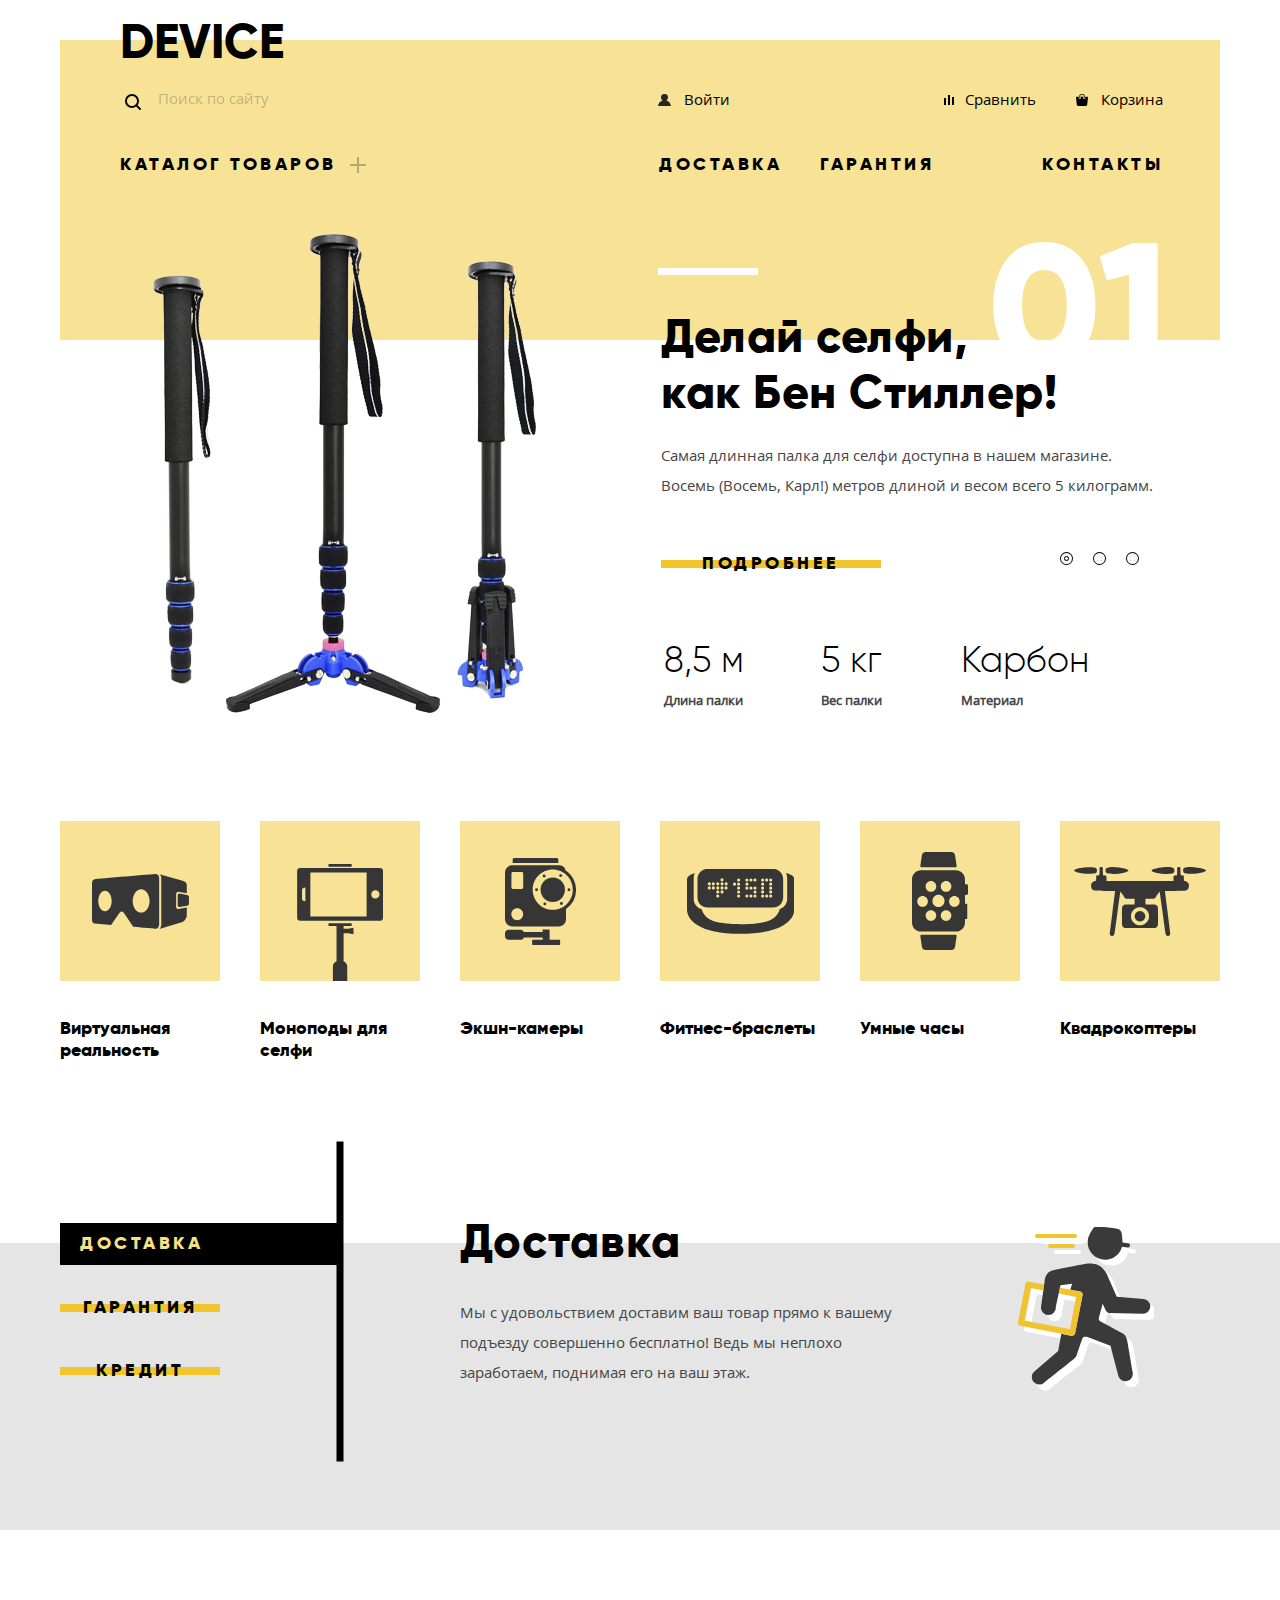
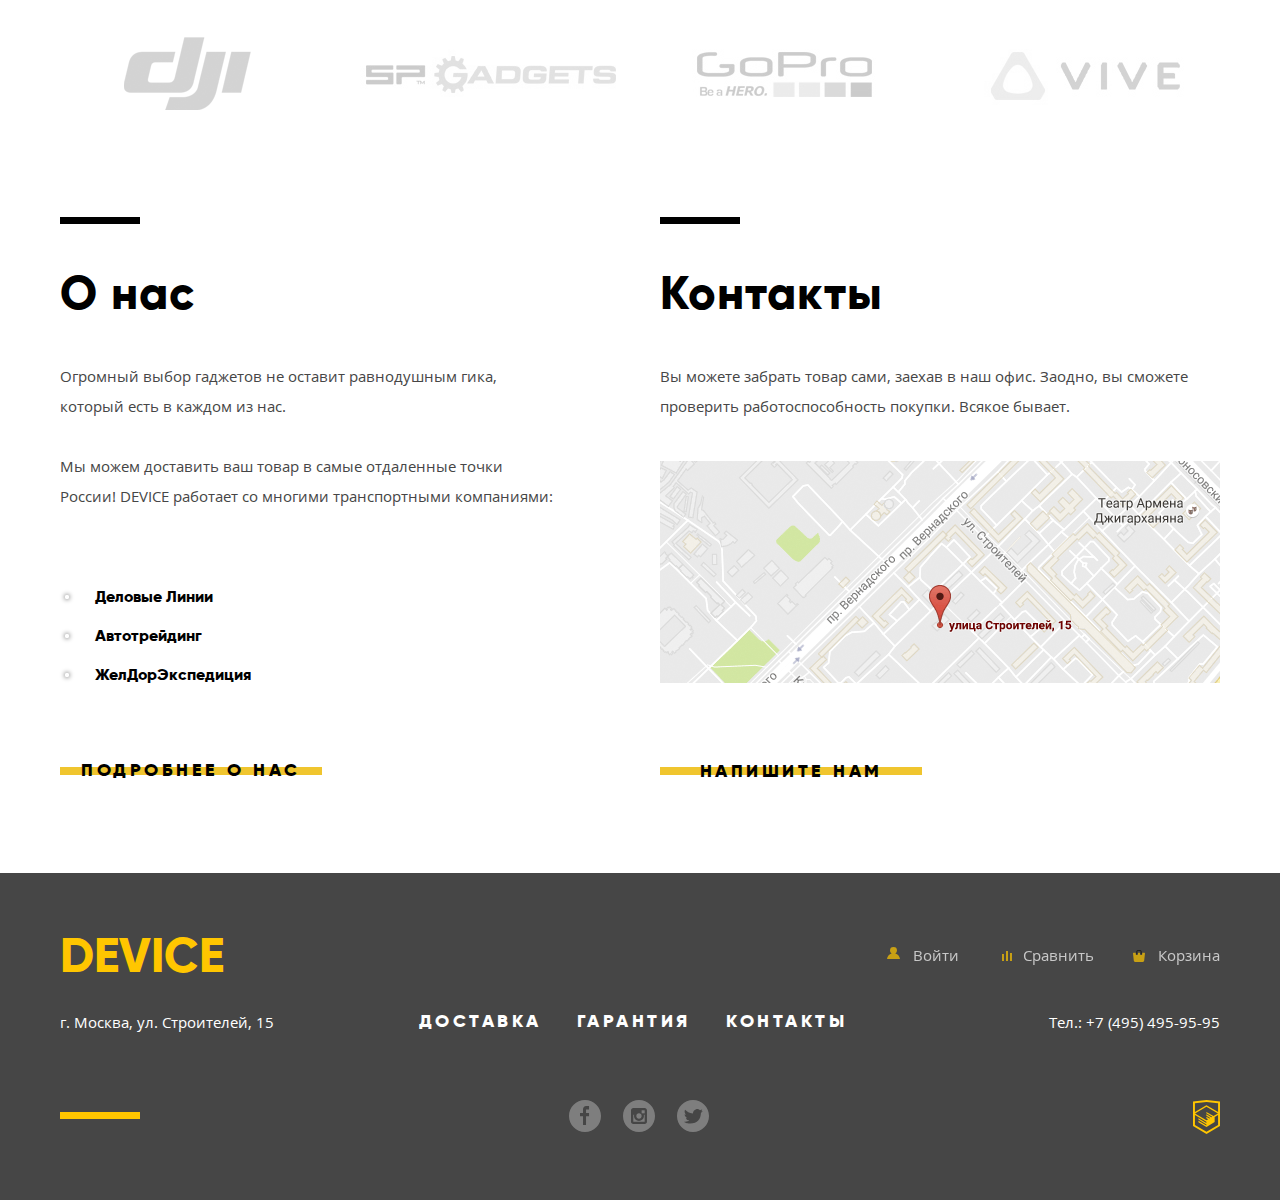
==== commit 34cf10c5: "07.09.2017 v.2" ====
--- a/index.html
+++ b/index.html
@@ -4,7 +4,7 @@
         <meta charset="UTF-8">
         <title>Device_Main</title>
         <link href="css/normalize.css" rel="stylesheet">
-        <link rel="stylesheet" href="css/style.css" type="text/css">
+        <link href="css/style.css" rel="stylesheet" type="text/css">
     </head>
     <body>
         <div class="wrap">
@@ -135,7 +135,7 @@
                                 </table>
                             </div>
                         </div>
-                        <!--    <div class="slider_slide_02">
+                        <div class="slider_slide_02">
                             <div class="slider_img_01">
                                 <img src="img/slider-2.png" width="526" height="500" alt="img_slider_2">
                             </div>
@@ -186,7 +186,7 @@
                                     </tr>
                                 </table>
                             </div>
-                            </div> -->
+                        </div>
                     </div>
                 </div>
             </section>
@@ -370,7 +370,7 @@
                 <div class="footer_bottom">
                     <ul class="social_buttons">
                         <li><a class="fb" href="#">Facebook</a></li>
-                        <li><a class="insta" href="#">Instagram</a></li>
+                        <li><a class="ingrm" href="#">Instagram</a></li>
                         <li><a class="twt" href="#">Twitter</a></li>
                     </ul>
                     <a class="academylogo" href="https://htmlacademy.ru/intensive/htmlcss">htmlacademy</a>
--- a/css/style.css
+++ b/css/style.css
@@ -82,7 +82,6 @@
     border: 0;
 
     -webkit-clip-path: inset(100%);
-
             clip-path: inset(100%);
 }
 
@@ -127,22 +126,21 @@
     position: relative;
 
     display: -webkit-box;
-
-    display: -ms-flexbox;
-
+    display: -ms-flexbox;
     display: flex;
 
     -webkit-box-align: center;
-
-        -ms-flex-align: center;
-
-            align-items: center;
+    -ms-flex-align: center;
+    align-items: center;
 }
 
 .header_top form
 {
+    font-size: 0;
+
     margin-right: 97px;
 }
+
 
 .header_top form::after
 {
@@ -157,6 +155,7 @@
 
     background: #f7e296 url('../img/search.svg') no-repeat;
 }
+
 
 .shopping li
 {
@@ -218,15 +217,24 @@
 
 .input_search
 {
+    font-size: 15px;
+
     min-width: 360px;
-    padding-top: 17px;
-    padding-bottom: 10px;
+    min-height: 46px;
     padding-left: 38px;
+
+    vertical-align: bottom;
 
     border: 0;
     background: #f7e296;
 }
 
+input::-ms-clear
+{
+    width: 0;
+    height: 0;
+}
+
 .main_header input:hover
 {
     opacity: .6;
@@ -234,16 +242,14 @@
 
 .submit_btn
 {
+    font-size: 15px;
+    line-height: 1.2;
+
     visibility: hidden;
 
-    width: 81px;
-    height: 46px;
-
-    -webkit-transform: translate(-5px, -3px);
-
-        -ms-transform: translate(-5px, -3px);
-
-            transform: translate(-5px, -3px);
+    padding: 12px 17px;
+
+    vertical-align: bottom;
 
     border: 2px solid #000;
     background-color: #f7e296;
@@ -300,8 +306,8 @@
 .sign_in ul
 {
     -webkit-box-pack: justify;
-        -ms-flex-pack: justify;
-            justify-content: space-between;
+    -ms-flex-pack: justify;
+    justify-content: space-between;
 }
 
 .logout
@@ -433,9 +439,7 @@
     left: -60px;
 
     display: -webkit-box;
-
-    display: -ms-flexbox;
-
+    display: -ms-flexbox;
     display: flex;
     visibility: hidden;
 
@@ -452,16 +456,14 @@
 
 .product_group ul
 {
+        flex-direction: column;
+
     -webkit-box-orient: vertical;
     -webkit-box-direction: normal;
-        -ms-flex-direction: column;
-            flex-direction: column;
-
+    -ms-flex-direction: column;
     -webkit-box-align: start;
-
-        -ms-flex-align: start;
-
-            align-items: flex-start;
+    -ms-flex-align: start;
+    align-items: flex-start;
 }
 
 .header_navigation
@@ -510,6 +512,11 @@
     text-transform: uppercase;
 
     color: rgb(0, 0, 0);
+}
+
+.header_navigation span
+{
+    padding-right: 30px;
 }
 
 .header_navigation span:hover,
@@ -664,8 +671,8 @@
 
     content: '';
     -webkit-transition: .3s linear;
-    -o-transition: .3s linear;
-    transition: .3s linear;
+         -o-transition: .3s linear;
+            transition: .3s linear;
     -webkit-transform: translateY(-50%);
         -ms-transform: translateY(-50%);
             transform: translateY(-50%);
@@ -704,8 +711,8 @@
 
     cursor: pointer;
     -webkit-transition: background-color .2s;
-    -o-transition: background-color .2s;
-    transition: background-color .2s;
+         -o-transition: background-color .2s;
+            transition: background-color .2s;
     vertical-align: middle;
 
     border: 1px solid rgb(255, 255, 255);
@@ -752,8 +759,8 @@
 #btn-6:checked ~ .services_slider_labels label[for='btn-6']::after
 {
     -webkit-transition: .5s linear;
-    -o-transition: .5s linear;
-    transition: .5s linear;
+         -o-transition: .5s linear;
+            transition: .5s linear;
 
     background-color: black;
 }
@@ -813,6 +820,12 @@
 {
     position: relative;
     left: -30px;
+}
+
+.slider_slide_02,
+.slider_slide_03
+{
+    display: none;
 }
 
 .slider_img_01
@@ -946,10 +959,8 @@
     display: flex;
 
     -webkit-box-pack: justify;
-
-        -ms-flex-pack: justify;
-
-            justify-content: space-between;
+    -ms-flex-pack: justify;
+    justify-content: space-between;
     -ms-flex-wrap: wrap;
         flex-wrap: wrap;
 }
@@ -1164,10 +1175,8 @@
     display: flex;
 
     -webkit-box-pack: justify;
-
-        -ms-flex-pack: justify;
-
-            justify-content: space-between;
+    -ms-flex-pack: justify;
+    justify-content: space-between;
 }
 
 .brand_item img
@@ -1175,7 +1184,6 @@
     opacity: .2;
 
     -webkit-filter: grayscale(100%);
-
             filter: grayscale(100%);
 }
 
@@ -1184,7 +1192,6 @@
     opacity: 1;
 
     -webkit-filter: grayscale(0%);
-
             filter: grayscale(0%);
 }
 
@@ -1199,9 +1206,7 @@
     position: relative;
 
     display: -webkit-box;
-
-    display: -ms-flexbox;
-
+    display: -ms-flexbox;
     display: flex;
 
     padding-top: 48px;
@@ -1248,8 +1253,7 @@
     padding-right: 60px;
 
     -ms-flex-preferred-size: 50%;
-
-        flex-basis: 50%;
+    flex-basis: 50%;
 }
 
 .about_us_txt ul
@@ -1308,7 +1312,6 @@
     line-height: 1.2;
 
     -webkit-box-sizing: border-box;
-
             box-sizing: border-box;
 
     color: rgb(0, 0, 0);
@@ -1319,8 +1322,7 @@
     padding-left: 22px;
 
     -ms-flex-preferred-size: 50%;
-
-        flex-basis: 50%;
+    flex-basis: 50%;
 }
 
 .contacts p
@@ -1350,16 +1352,12 @@
     position: relative;
 
     display: -webkit-box;
-
-    display: -ms-flexbox;
-
+    display: -ms-flexbox;
     display: flex;
 
     -webkit-box-pack: start;
-
-        -ms-flex-pack: start;
-
-            justify-content: flex-start;
+    -ms-flex-pack: start;
+    justify-content: flex-start;
 }
 
 
@@ -1399,10 +1397,8 @@
     min-height: 1284px;
 
     -webkit-box-pack: center;
-
-        -ms-flex-pack: center;
-
-            justify-content: center;
+    -ms-flex-pack: center;
+    justify-content: center;
 }
 
 .filter_head
@@ -1459,9 +1455,7 @@
     position: relative;
 
     display: -webkit-box;
-
-    display: -ms-flexbox;
-
+    display: -ms-flexbox;
     display: flex;
 
     width: 330px;
@@ -1506,7 +1500,7 @@
 .product_album_right
 {
     -ms-flex-preferred-size: 75%;
-        flex-basis: 75%;
+    flex-basis: 75%;
 }
 
 .ranking_navigation
@@ -1514,9 +1508,7 @@
     position: relative;
 
     display: -webkit-box;
-
-    display: -ms-flexbox;
-
+    display: -ms-flexbox;
     display: flex;
 
     margin-right: -9999px;
@@ -1532,9 +1524,7 @@
     position: relative;
 
     display: -webkit-box;
-
-    display: -ms-flexbox;
-
+    display: -ms-flexbox;
     display: flex;
 
     margin: auto auto auto 50px;
@@ -1662,11 +1652,10 @@
     padding-left: 68px;
 
     -ms-flex-wrap: wrap;
-
         flex-wrap: wrap;
     -webkit-box-pack: justify;
-        -ms-flex-pack: justify;
-            justify-content: space-between;
+    -ms-flex-pack: justify;
+    justify-content: space-between;
 }
 
 .item
@@ -1705,8 +1694,8 @@
 .item:hover .hidden
 {
     -webkit-transition: .3s;
-    -o-transition: .3s;
-    transition: .3s;
+         -o-transition: .3s;
+            transition: .3s;
 
     opacity: 1;
 }
@@ -1750,22 +1739,20 @@
     display: -webkit-box;
     display: -ms-flexbox;
     display: flex;
+        flex-direction: row;
+
+    width: 100%;
+    margin-top: 31px;
+
     -webkit-box-orient: horizontal;
     -webkit-box-direction: normal;
-        -ms-flex-direction: row;
-            flex-direction: row;
-
-    width: 100%;
-    margin-top: 31px;
-
+    -ms-flex-direction: row;
     -webkit-box-pack: justify;
-
-        -ms-flex-pack: justify;
-
-            justify-content: space-between;
+    -ms-flex-pack: justify;
+    justify-content: space-between;
     -webkit-box-align: baseline;
-        -ms-flex-align: baseline;
-            align-items: baseline;
+    -ms-flex-align: baseline;
+    align-items: baseline;
 }
 
 .item_details a
@@ -1776,7 +1763,6 @@
     line-height: 1.2;
 
     -webkit-box-sizing: border-box;
-
             box-sizing: border-box;
 
     color: rgb(0, 0, 0);
@@ -1789,7 +1775,6 @@
     line-height: 1.2;
 
     -webkit-box-sizing: border-box;
-
             box-sizing: border-box;
 
     color: rgb(70, 70, 70);
@@ -1827,20 +1812,16 @@
     position: relative;
 
     display: -webkit-box;
-
-    display: -ms-flexbox;
-
+    display: -ms-flexbox;
     display: flex;
 
     margin-left: 72px;
-  
+
     background-color: #ebebeb;
 
     -webkit-box-pack: justify;
-
-        -ms-flex-pack: justify;
-
-            justify-content: space-between;
+    -ms-flex-pack: justify;
+    justify-content: space-between;
 }
 
 
@@ -1854,9 +1835,7 @@
     position: relative;
 
     display: -webkit-box;
-
-    display: -ms-flexbox;
-
+    display: -ms-flexbox;
     display: flex;
 
     margin-top: 20px;
@@ -1916,8 +1895,10 @@
     text-transform: uppercase;
 }
 
-.paging a{
-    min-width:130px;
+.paging a
+{
+    min-width: 130px;
+
     text-align: center;
 }
 
@@ -2105,8 +2086,8 @@
 
     cursor: pointer;
     -webkit-transition: background-color .2s;
-    -o-transition: background-color .2s;
-    transition: background-color .2s;
+         -o-transition: background-color .2s;
+            transition: background-color .2s;
 
     border: 3px solid white;
     border-radius: 50%;
@@ -2186,10 +2167,8 @@
     display: flex;
 
     -webkit-box-pack: justify;
-
-        -ms-flex-pack: justify;
-
-            justify-content: space-between;
+    -ms-flex-pack: justify;
+    justify-content: space-between;
 }
 
 .input_fields .name,
@@ -2356,10 +2335,8 @@
     display: flex;
 
     -webkit-box-pack: justify;
-
-        -ms-flex-pack: justify;
-
-            justify-content: space-between;
+    -ms-flex-pack: justify;
+    justify-content: space-between;
 }
 
 .footer_top ul
@@ -2369,10 +2346,8 @@
     display: flex;
 
     -webkit-box-align: center;
-
-        -ms-flex-align: center;
-
-            align-items: center;
+    -ms-flex-align: center;
+    align-items: center;
 }
 
 .footer_top li
@@ -2481,10 +2456,9 @@
     margin-right: 184px;
 
     -ms-flex-preferred-size: 40%;
-
-        flex-basis: 40%;
+    flex-basis: 40%;
     -ms-flex-pack: distribute;
-        justify-content: space-around;
+    justify-content: space-around;
 }
 
 .footer_middle p
@@ -2507,16 +2481,12 @@
     position: relative;
 
     display: -webkit-box;
-
-    display: -ms-flexbox;
-
+    display: -ms-flexbox;
     display: flex;
 
     -webkit-box-pack: justify;
-
-        -ms-flex-pack: justify;
-
-            justify-content: space-between;
+    -ms-flex-pack: justify;
+    justify-content: space-between;
 }
 
 .social_buttons
@@ -2528,10 +2498,8 @@
     margin-left: 498px;
 
     -webkit-box-pack: justify;
-
-        -ms-flex-pack: justify;
-
-            justify-content: space-between;
+    -ms-flex-pack: justify;
+    justify-content: space-between;
 }
 
 .social_buttons a
@@ -2552,9 +2520,9 @@
     background-image: url('../img/fb.svg');
 }
 
-.social_buttons .insta
-{
-    background-image: url('../img/\'=].svg');
+.social_buttons .ingrm
+{
+    background-image: url('../img/ingrm.svg');
 }
 
 .social_buttons .twt
@@ -2610,4 +2578,4 @@
     background-color: #ffc600;
 }
 
-/*footer - end*/+/*footer - end*/
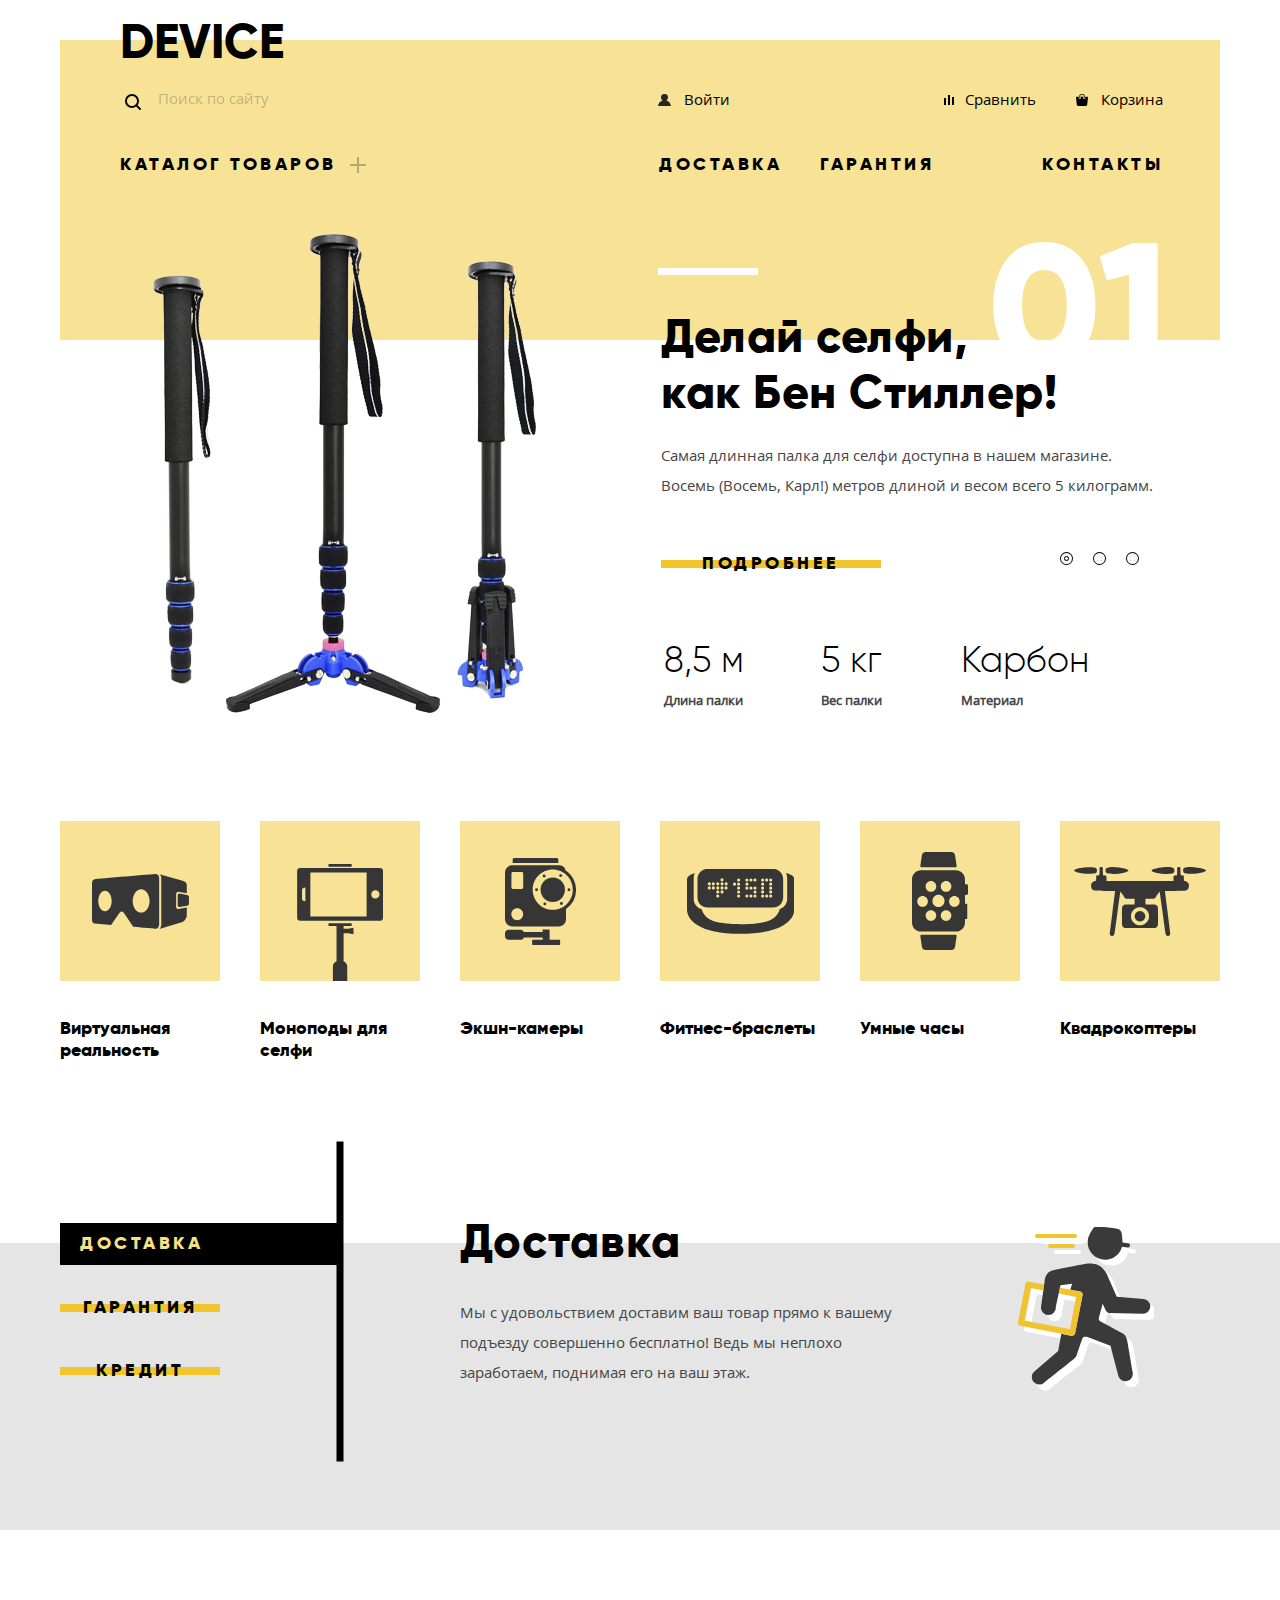
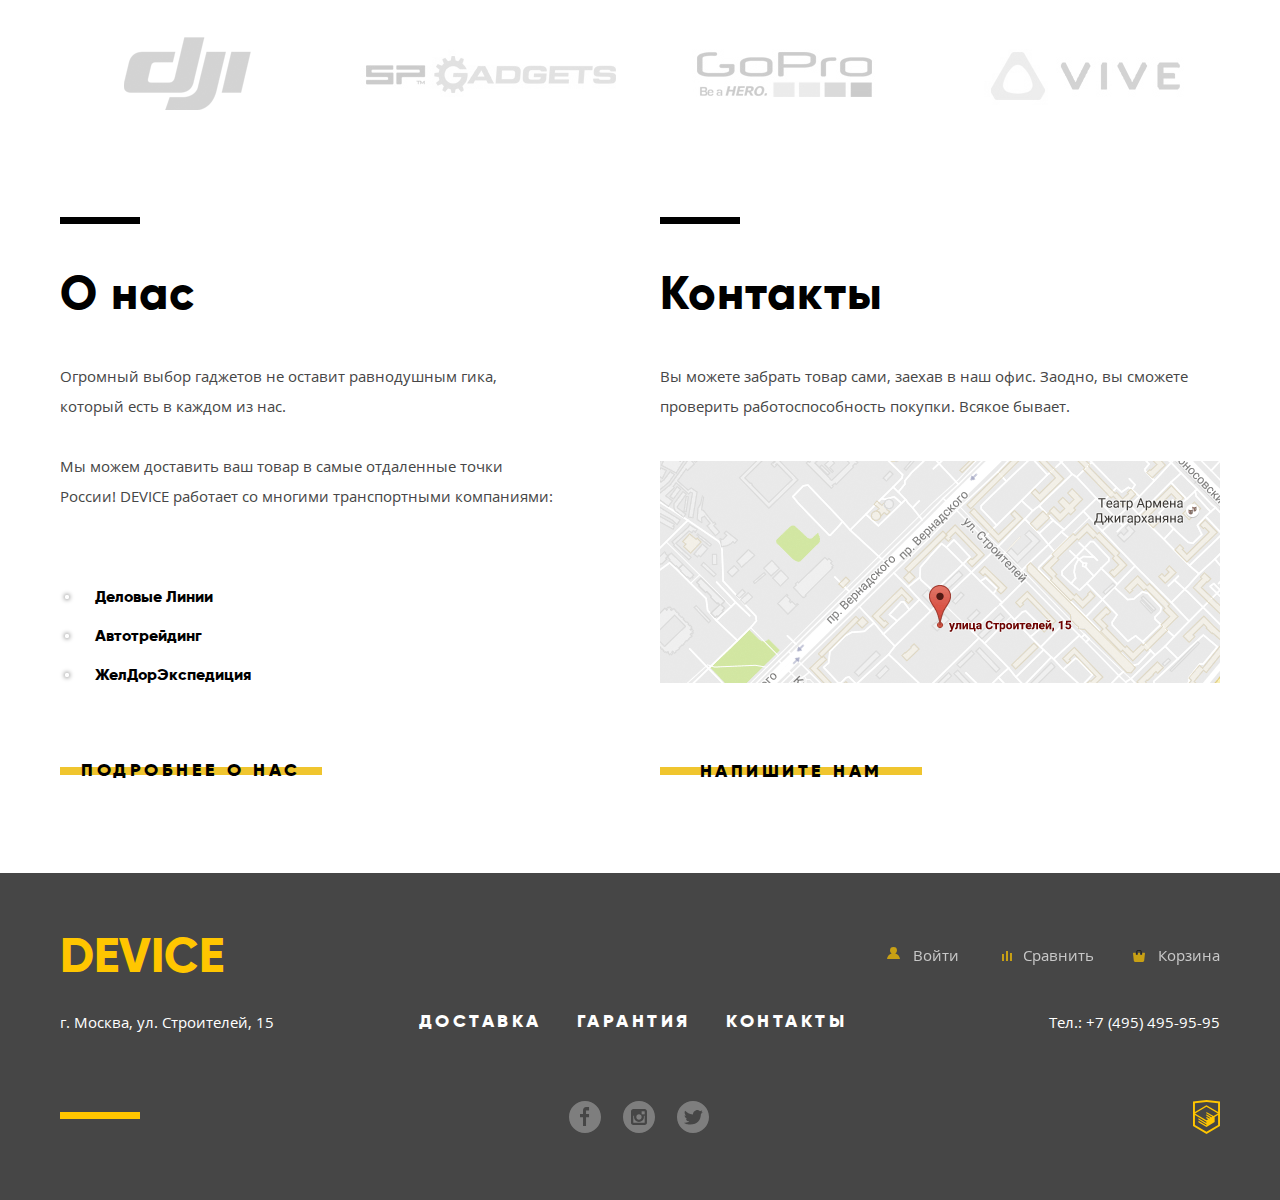
==== commit 7c35f79e: "08.09.2017 v.1" ====
--- a/index.html
+++ b/index.html
@@ -255,7 +255,7 @@
                                 Мы с удовольствием доставим ваш товар прямо к вашему подъезду совершенно бесплатно! Ведь мы неплохо заработаем, поднимая его на ваш этаж.
                             </p>
                         </div>
-                        <!--  <div class="services_slider_slide_02">
+                        <div class="services_slider_slide_02">
                             <h2>Гарантия</h2>
                             <p>
                                 Если из-за возгорания купленного у нас товара у вас сгорит дом — не переживайте, мы выдадим вам новый.Товар, не дом, конечно же.
@@ -266,7 +266,7 @@
                             <p>
                                 Залезть в долговую яму стало проще! Кредитные консультанты подберут для вас наиболее выгодные условия кредита. Выгодные для нашего банка, разумеется.
                             </p>
-                            </div> -->
+                            </div>
                     </div>
                 </div>
             </div>
@@ -382,7 +382,7 @@
             <form>
                 <div class="input_fields">
                     <label>Ваше имя:<br>
-                    <input pattern="(^[a-zа-яA-ZА-Я][a-zа-яA-ZА-Я0-9-_\.\s]{1,20}$)" class="name" type="text" name="name" placeholder="Представьтесь, пожалуйста">
+                    <input pattern="(^[a-zа-яA-ZА-Я][a-zа-яA-ZА-Я0-9-_\.\s]{1,20}$)" class="nameform" type="text" name="name" placeholder="Представьтесь, пожалуйста">
                     </label>
                     <label>Ваш e-mail:<br>
                     <input pattern="(\w+@[a-zA-Z_]+?\.[a-zA-Z]{2,6})" class="email" type="text" name="email" placeholder="Для отправки ответа">
@@ -392,13 +392,15 @@
                 <textarea name="mail_txt" id="mail" placeholder="В свободной форме"></textarea>
                 </label>
                 <button class="send_button" type="submit" value="Отправить">Отправить</button>
-                <button type="submit" class="popup_close">Закрыть</button>
+                <button  class="popup_close" type="submit">Закрыть</button>
             </form>
         </section>
         <section class="popup_map">
             <h2 class="visually_hidden">Pop-up Map</h2>
-            <img src="img/map-big.png" width="994" height="593" alt="map_popup">
-            <button type="button" class="popup_close">Закрыть</button>
+            <iframe src="https://www.google.com/maps/embed?pb=!1m18!1m12!1m3!1d2249.1125488779976!2d37.5274293158209!3d55.687030980535816!2m3!1f0!2f0!3f0!3m2!1i1024!2i768!4f13.1!3m3!1m2!1s0x46b54cf65f5c8955%3A0x694710ccd55501e!2z0YPQuy4g0KHRgtGA0L7QuNGC0LXQu9C10LksIDE1LCDQnNC-0YHQutCy0LAsINCg0L7RgdGW0Y8sIDExOTMxMQ!5e0!3m2!1suk!2sua!4v1504831499195" width="994" height="593" frameborder="0" style="border:0" allowfullscreen></iframe>
+           
+            <button class="popup_close" type="button">Закрыть</button>
         </section>
+      <script src="js/popup.js"></script>
     </body>
 </html>--- a/css/style.css
+++ b/css/style.css
@@ -910,6 +910,12 @@
     color: rgb(70, 70, 70);
 }
 
+.services_slider_slide_02,
+.services_slider_slide_03{
+    display:none;
+}
+
+
 .product_description
 {
     margin-top: 19px;
@@ -1425,6 +1431,8 @@
     padding-left: 9999px;
 
     background: rgba(0,0,0,.1);
+
+    min-height:1284px;
 }
 
 
@@ -1460,6 +1468,8 @@
 
     width: 330px;
     margin-top: 46px;
+
+    flex-direction: column;
 }
 
 .checkbox label
@@ -1516,6 +1526,8 @@
     padding-left: 68px;
 
     background: rgba(0,0,0,.1);
+
+    align-items:center;
 }
 
 
@@ -1653,9 +1665,13 @@
 
     -ms-flex-wrap: wrap;
         flex-wrap: wrap;
+
     -webkit-box-pack: justify;
     -ms-flex-pack: justify;
     justify-content: space-between;
+
+
+
 }
 
 .item
@@ -1837,9 +1853,9 @@
     display: -webkit-box;
     display: -ms-flexbox;
     display: flex;
-
-    margin-top: 20px;
+    margin:0;
     padding: 0;
+    align-items:center;
 }
 
 ol > li,
@@ -2149,7 +2165,7 @@
 
     display: none;
 
-    margin-top: -299px;
+    margin-top: -310px;
     margin-left: -480px;
     padding: 100px;
 
@@ -2171,7 +2187,7 @@
     justify-content: space-between;
 }
 
-.input_fields .name,
+.input_fields .nameform,
 .input_fields .email
 {
     width: 360px;
@@ -2308,6 +2324,10 @@
     right: 41px;
 }
 
+
+.modal_show{
+    display:block;
+}
 /* popup map - end */
 
 
@@ -2444,6 +2464,8 @@
 
     margin-top: 22px;
     margin-bottom: 63px;
+
+    align-items:center;
 }
 
 .footer_middle ul
@@ -2495,7 +2517,9 @@
     display: -ms-flexbox;
     display: flex;
 
-    margin-left: 498px;
+   margin:auto;
+   margin-left: 498px;
+
 
     -webkit-box-pack: justify;
     -ms-flex-pack: justify;
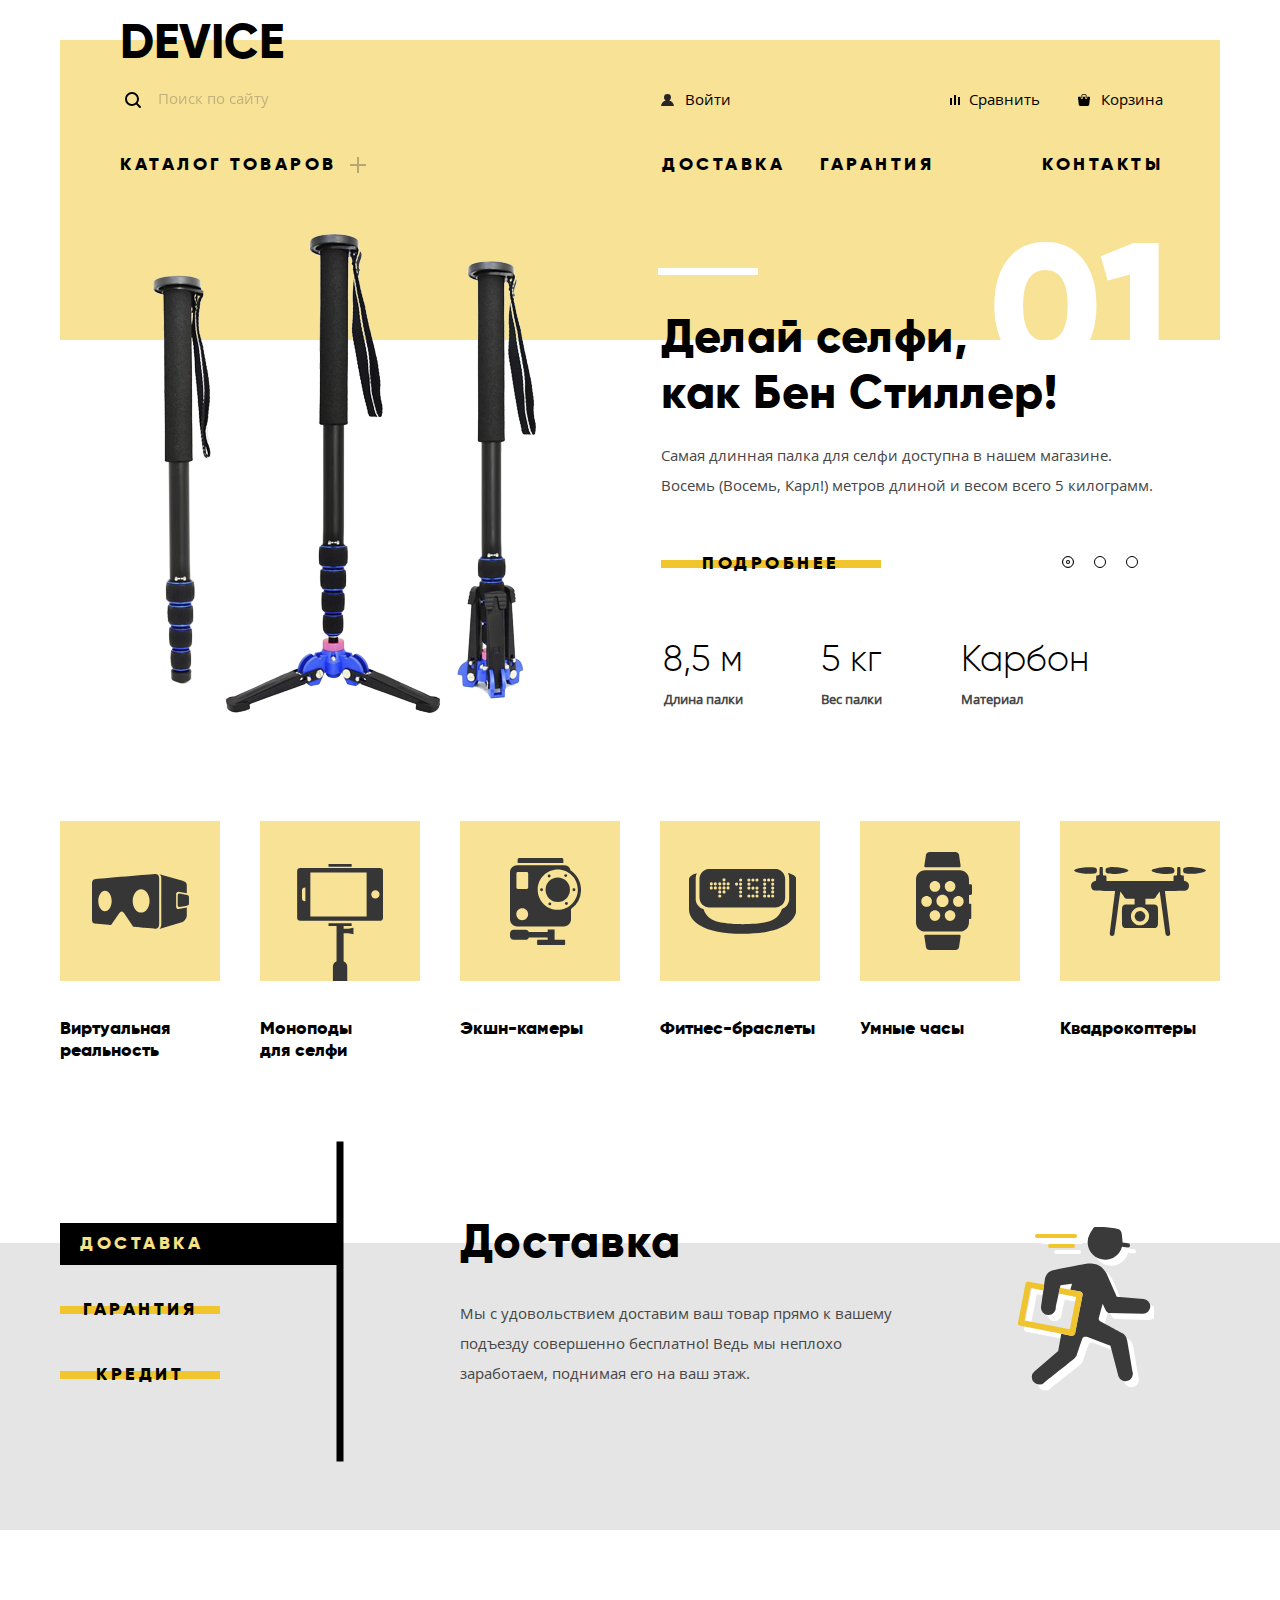
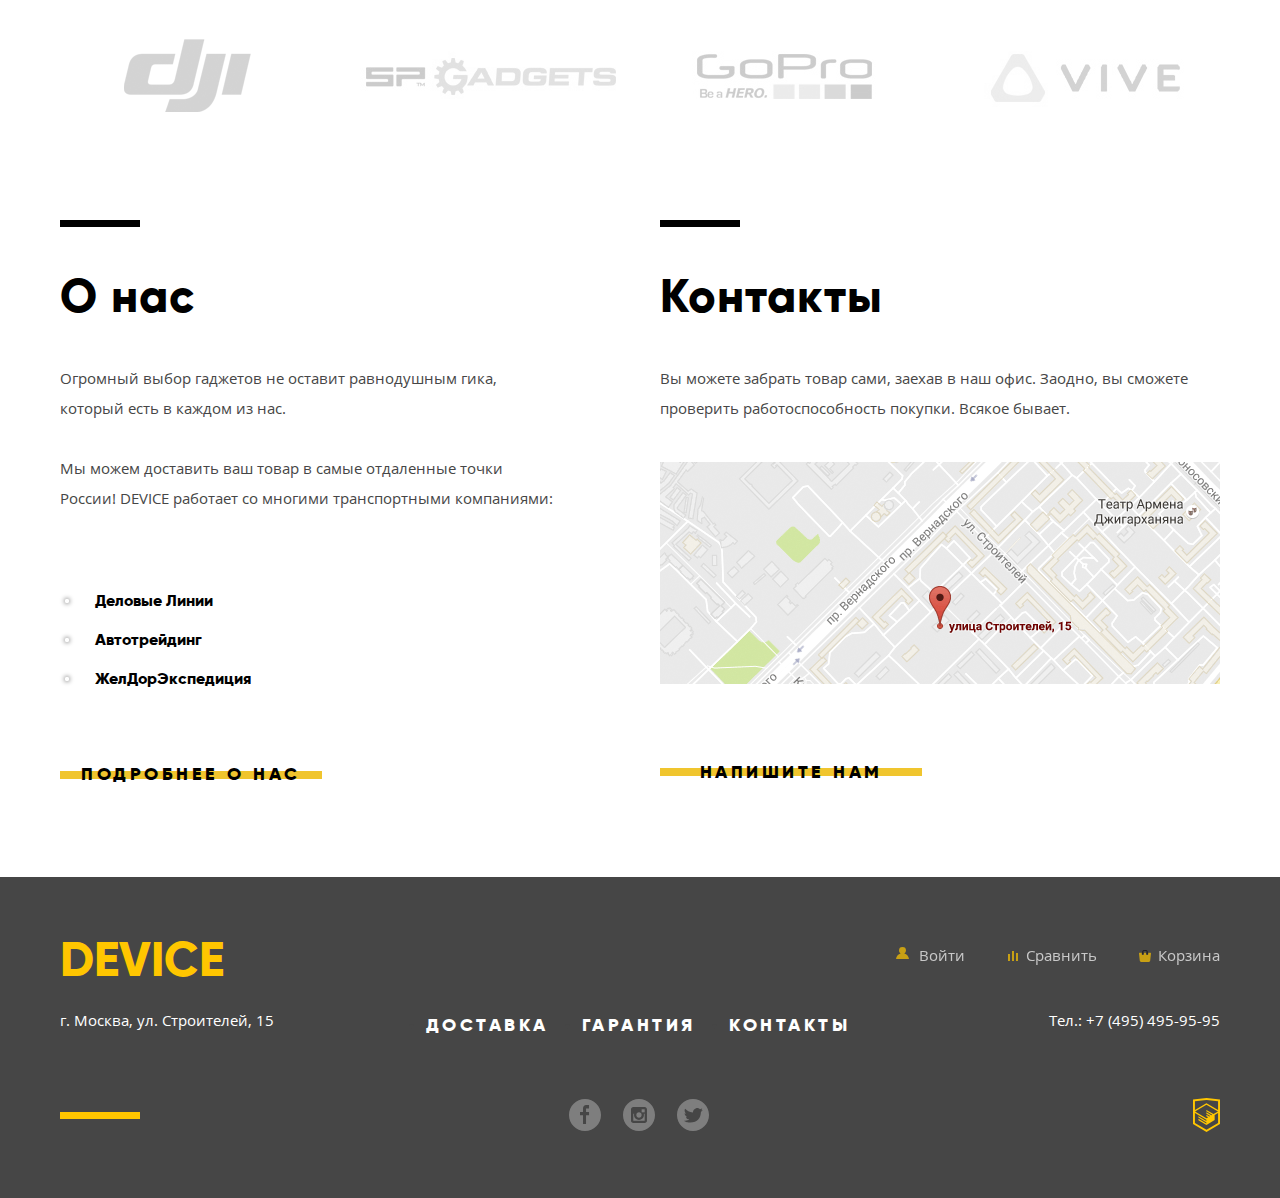
==== commit 953fbd34: "2017.09.12 Check 2" ====
--- a/index.html
+++ b/index.html
@@ -15,17 +15,17 @@
                         <input class="input_search" type="search" name="search" placeholder="Поиск по сайту">
                         <input class="submit_btn" type="submit" value="Найти">
                     </form>
-                    <a class="login" href="#">
+                    <a class="login" href="login.html">
                     Войти
                     </a>
                     <ul class="shopping">
                         <li>
-                            <a class="comparison" href="#">
+                            <a class="comparison" href="comparison.html">
                             Сравнить
                             </a>
                         </li>
                         <li>
-                            <a class="cart" href="#">
+                            <a class="cart" href="cart.html">
                             Корзина
                             </a>
                         </li>
@@ -34,11 +34,11 @@
                 <nav class="header_navigation">
                     <ul>
                         <li class="header_catalog">
-                            <span>Каталог товаров</span>
+                            <a class="product_catalog" href="#">Каталог товаров</a>
                             <div class="product_group">
                                 <ul class="product_group_col1">
                                     <li>
-                                        <a href="#">
+                                        <a href="catalog_virtual_reality.html">
                                         Виртуальная реальность
                                         </a>
                                     </li>
@@ -48,26 +48,26 @@
                                         </a>
                                     </li>
                                     <li>
-                                        <a href="catalog.html">
+                                        <a href="catalog_cameras.html">
                                         Экшн-камеры
                                         </a>
                                     </li>
                                 </ul>
                                 <ul class="product_group_col2">
                                     <li>
-                                        <a href="catalog.html">
+                                        <a href="catalog_fitness.html">
                                         Фитнес-браслеты
                                         </a>
                                     </li>
                                     <li>
-                                        <a href="catalog.html">
+                                        <a href="catalog_watches.html">
                                         Умные часы
                                         </a>
                                     </li>
                                 </ul>
                                 <ul class="product_group_col3">
                                     <li>
-                                        <a href="catalog.html">
+                                        <a href="catalog_copters.html">
                                         Квадрокоптеры
                                         </a>
                                     </li>
@@ -75,17 +75,17 @@
                             </div>
                         </li>
                         <li class="additional_info">
-                            <a href="#">
+                            <a href="delivery.html">
                             Доставка
                             </a>
                         </li>
                         <li class="additional_info">
-                            <a href="#">
+                            <a href="warranty.html">
                             Гарантия
                             </a>
                         </li>
                         <li class="additional_info">
-                            <a href="#">
+                            <a href="contacts.html">
                             Контакты
                             </a>
                         </li>
@@ -93,17 +93,15 @@
                 </nav>
             </header>
             <section class="product_slider">
-                <h2 class="visually_hidden">Product Slider</h2>
+                <h2 class="visually_hidden">Выбор товаров</h2>
                 <div class="slider_pos">
-                    <div class="product_slider_buttons">
-                        <input type="radio" id="btn-1" name="toggle_upper" checked>
-                        <input type="radio" id="btn-2" name="toggle_upper">
-                        <input type="radio" id="btn-3" name="toggle_upper">
-                        <div class="product_slider_labels">    
-                            <label for="btn-1"></label>
-                            <label for="btn-2"></label>
-                            <label for="btn-3"></label>
-                        </div>
+                    <input type="radio" id="btn-1" name="toggle_upper" checked>
+                    <input type="radio" id="btn-2" name="toggle_upper">
+                    <input type="radio" id="btn-3" name="toggle_upper">
+                    <div class="product_slider_labels">    
+                        <label for="btn-1"></label>
+                        <label for="btn-2"></label>
+                        <label for="btn-3"></label>
                     </div>
                     <div class="product_slider_frame">
                         <div class="slider_slide_01">
@@ -149,7 +147,7 @@
                                     Мотивирующие фитнес-браслеты помогут найти в себе силы <br>
                                     не пропускать занятия и соблюдать диету.
                                 </p>
-                                <p><a class="btn" href="#">Подробнее</a></p>
+                                <p><a class="btn" href="catalog_watches.html">Подробнее</a></p>
                                 <table class="table_product_02">
                                     <tr>
                                         <td class="col1">48 часов</td>
@@ -159,8 +157,8 @@
                                     </tr>
                                 </table>
                             </div>
-                            </div> 
-                            <div class="slider_slide_03">
+                        </div>
+                        <div class="slider_slide_03">
                             <div class="slider_img_01">
                                 <img src="img/slider-3.png" width="526" height="500" alt="img_slider_3">
                             </div>
@@ -174,7 +172,7 @@
                                     Этот обычный, на первый взгляд, квадрокоптер оснащен <br>
                                     мощным лазером, замаскированным под стандартную камеру.
                                 </p>
-                                <p><a class="btn" href="#">Подробнее</a></p>
+                                <p><a class="btn" href="catalog_copters.html">Подробнее</a></p>
                                 <table class="table_product_03">
                                     <tr>
                                         <td class="col1">800 м</td>
@@ -191,10 +189,10 @@
                 </div>
             </section>
             <section class="product_range">
-                <h2 class="visually_hidden">Product Range</h2>
+                <h2 class="visually_hidden">Ассортимент товаров</h2>
                 <ul>
                     <li>
-                        <a href="#">
+                        <a href="catalog_virtual_reality.html">
                             <div class="product_range_link"><img src="img/popular-1.svg"  width="97" height="55" alt="Product_1"> </div>
                             <p>Виртуальная реальность</p>
                         </a>
@@ -203,30 +201,30 @@
                         <a class="monopods" href="catalog.html">
                             <div class="product_range_link"><img src="img/popular-2.svg" width="86" height="117" alt="Product_2"></div>
                             <p>
-                                Моноподы для селфи
-                            </p>
-                        </a>
-                    </li>
-                    <li>
-                        <a href="#">
+                                Моноподы <br> для селфи
+                            </p>
+                        </a>
+                    </li>
+                    <li>
+                        <a class="cameras" href="catalog_cameras.html">
                             <div class="product_range_link"><img src="img/popular-3.svg"  width="71" height="87" alt="Product_3"> </div>
                             <p>Экшн-камеры</p>
                         </a>
                     </li>
                     <li>
-                        <a href="#">
+                        <a class="fitness" href="catalog_fitness.html">
                             <div class="product_range_link"><img src="img/popular-4.svg" width="107" height="65" alt="Product_4"></div>
                             <p>Фитнес-браслеты</p>
                         </a>
                     </li>
                     <li>
-                        <a href="#">
+                        <a class="watch" href="catalog_watches.html">
                             <div class="product_range_link"><img src="img/popular-5.svg" width="56" height="98" alt="Product_5"></div>
                             <p>Умные часы</p>
                         </a>
                     </li>
                     <li>
-                        <a href="#">
+                        <a href="catalog_copters.html">
                             <div class="product_range_link"><img src="img/popular-6.svg" width="132" height="69" alt="Product_5"></div>
                             <p>Квадрокоптеры</p>
                         </a>
@@ -235,18 +233,16 @@
             </section>
         </div>
         <section class="additional_services">
-            <h2 class="visually_hidden">Additional Services</h2>
+            <h2 class="visually_hidden">Дополнительные услуги</h2>
             <div class="wrap">
                 <div class="additional_services_container">
-                    <div class="services_slider">
-                        <input type="radio" id="btn-4" name="toggle_lower" checked> 
-                        <input type="radio" id="btn-5" name="toggle_lower">
-                        <input type="radio" id="btn-6" name="toggle_lower">
-                        <div class="services_slider_labels">    
-                            <label class="btn_active" for="btn-4">Доставка</label>
-                            <label for="btn-5">Гарантия</label>
-                            <label for="btn-6">Кредит</label>
-                        </div>
+                    <input type="radio" id="btn-4" name="toggle_lower" checked> 
+                    <input type="radio" id="btn-5" name="toggle_lower">
+                    <input type="radio" id="btn-6" name="toggle_lower">
+                    <div class="services_slider_labels">    
+                        <label class="btn_active" for="btn-4">Доставка</label>
+                        <label for="btn-5">Гарантия</label>
+                        <label for="btn-6">Кредит</label>
                     </div>
                     <div class="services_slider_details">
                         <div class="services_slider_slide_01">
@@ -260,20 +256,20 @@
                             <p>
                                 Если из-за возгорания купленного у нас товара у вас сгорит дом — не переживайте, мы выдадим вам новый.Товар, не дом, конечно же.
                             </p>
-                            </div> 
-                            <div class="services_slider_slide_03">
+                        </div>
+                        <div class="services_slider_slide_03">
                             <h2 class="credit">Кредит</h2>
                             <p>
                                 Залезть в долговую яму стало проще! Кредитные консультанты подберут для вас наиболее выгодные условия кредита. Выгодные для нашего банка, разумеется.
                             </p>
-                            </div>
+                        </div>
                     </div>
                 </div>
             </div>
         </section>
         <div class="wrap">
             <section class="brands">
-                <h2 class="visually_hidden">Brands</h2>
+                <h2 class="visually_hidden">Торговые марки</h2>
                 <ul>
                     <li>
                         <a href="#">
@@ -306,7 +302,7 @@
                 </ul>
             </section>
             <section class="about_us">
-                <h2 class="visually_hidden">About Us</h2>
+                <h2 class="visually_hidden">О нас</h2>
                 <section class="about_us_txt">
                     <h2>
                         О нас
@@ -322,7 +318,7 @@
                         <li>Автотрейдинг</li>
                         <li>ЖелДорЭкспедиция</li>
                     </ul>
-                    <a class="btn" href="#">Подробнее о нас</a>
+                    <a class="btn" href="about.html">Подробнее о нас</a>
                 </section>
                 <section class="contacts">
                     <h2>
@@ -331,8 +327,8 @@
                     <p>
                         Вы можете забрать товар сами, заехав в наш офис. Заодно, вы сможете проверить работоспособность покупки. Всякое бывает.
                     </p>
-                    <a class="map" href="#"><img src="img/map.png" width="560" height="222" alt="map_popup"></a>
-                    <a class="btn" href="#">Напишите нам</a>
+                    <a class="map" href="bigmap.html"><img src="img/map.png" width="560" height="222" alt="map_popup"></a>
+                    <a class="btn" href="write_us.html">Напишите нам</a>
                 </section>
             </section>
         </div>
@@ -341,26 +337,26 @@
                 <div class="footer_top">
                     <a class="footer_logo">device</a>
                     <ul>
-                        <li><a class="login" href="#">Войти</a></li>
-                        <li><a class="comparison" href="#">Сравнить</a></li>
-                        <li><a class="cart" href="#">Корзина</a></li>
+                        <li><a class="login" href="login.html">Войти</a></li>
+                        <li><a class="comparison" href="comparison.html">Сравнить</a></li>
+                        <li><a class="cart" href="cart.html">Корзина</a></li>
                     </ul>
                 </div>
                 <div class="footer_middle">
                     <p class="address">г. Москва, ул. Строителей, 15</p>
                     <ul>
                         <li>
-                            <a href="#">
+                            <a href="delivery.html">
                             Доставка
                             </a>
                         </li>
                         <li>
-                            <a href="#">
+                            <a href="warranty.html">
                             Гарантия
                             </a>
                         </li>
                         <li>
-                            <a href="#">
+                            <a href="contacts.html">
                             Контакты
                             </a>
                         </li>
@@ -369,17 +365,17 @@
                 </div>
                 <div class="footer_bottom">
                     <ul class="social_buttons">
-                        <li><a class="fb" href="#">Facebook</a></li>
-                        <li><a class="ingrm" href="#">Instagram</a></li>
-                        <li><a class="twt" href="#">Twitter</a></li>
-                    </ul>
-                    <a class="academylogo" href="https://htmlacademy.ru/intensive/htmlcss">htmlacademy</a>
+                        <li><a class="fb" href="https://www.facebook.com">Facebook</a></li>
+                        <li><a class="ingrm" href="https://www.instagram.com/">Instagram</a></li>
+                        <li><a class="twt" href="https://twitter.com/">Twitter</a></li>
+                    </ul>
+                    <a class="academylogo" href="https://htmlacademy.ru/intensive/htmlcss">HTMLACADEMY</a>
                 </div>
             </div>
         </footer>
         <section class="write_us_popup">
-            <h2 class="visually_hidden">Write Us Pop-up</h2>
-            <form>
+            <h2 class="visually_hidden">Окно обратной связи</h2>
+            <form action="https://echo.htmlacademy.ru" method="post">
                 <div class="input_fields">
                     <label>Ваше имя:<br>
                     <input pattern="(^[a-zа-яA-ZА-Я][a-zа-яA-ZА-Я0-9-_\.\s]{1,20}$)" class="nameform" type="text" name="name" placeholder="Представьтесь, пожалуйста">
@@ -392,15 +388,18 @@
                 <textarea name="mail_txt" id="mail" placeholder="В свободной форме"></textarea>
                 </label>
                 <button class="send_button" type="submit" value="Отправить">Отправить</button>
+            </form>
+            <form action="index.html#contacts">
                 <button  class="popup_close" type="submit">Закрыть</button>
             </form>
         </section>
         <section class="popup_map">
-            <h2 class="visually_hidden">Pop-up Map</h2>
-            <iframe src="https://www.google.com/maps/embed?pb=!1m18!1m12!1m3!1d2249.1125488779976!2d37.5274293158209!3d55.687030980535816!2m3!1f0!2f0!3f0!3m2!1i1024!2i768!4f13.1!3m3!1m2!1s0x46b54cf65f5c8955%3A0x694710ccd55501e!2z0YPQuy4g0KHRgtGA0L7QuNGC0LXQu9C10LksIDE1LCDQnNC-0YHQutCy0LAsINCg0L7RgdGW0Y8sIDExOTMxMQ!5e0!3m2!1suk!2sua!4v1504831499195" width="994" height="593" frameborder="0" style="border:0" allowfullscreen></iframe>
-           
-            <button class="popup_close" type="button">Закрыть</button>
+            <h2 class="visually_hidden">Всплывающая карта</h2>
+            <iframe src="https://www.google.com/maps/embed?pb=!1m18!1m12!1m3!1d2249.1125488779976!2d37.5274293158209!3d55.687030980535816!2m3!1f0!2f0!3f0!3m2!1i1024!2i768!4f13.1!3m3!1m2!1s0x46b54cf65f5c8955%3A0x694710ccd55501e!2z0YPQuy4g0KHRgtGA0L7QuNGC0LXQu9C10LksIDE1LCDQnNC-0YHQutCy0LAsINCg0L7RgdGW0Y8sIDExOTMxMQ!5e0!3m2!1suk!2sua!4v1504831499195" width="994" height="593" allowfullscreen></iframe>
+            <form action="index.html#contacts">
+                <button class="popup_close mapclose" type="submit">Закрыть</button>
+            </form>
         </section>
-      <script src="js/popup.js"></script>
+        <script src="js/popup.min.js"></script> 
     </body>
 </html>--- a/css/style.css
+++ b/css/style.css
@@ -1,331 +1,252 @@
-body
-{
+body {
     font: 15px 'Open Sans', Arial, sans-serif;
     line-height: 1em;
-
-    margin: 0;
-    padding: 0;
-
+    margin: 0;
+    padding: 0;
     color: #464646;
     background-color: #fff;
 }
 
-
-@font-face
-{
+@font-face {
     font-family: 'Gilroy';
     font-weight: 300;
     font-style: normal;
-
     src: url(../fonts/gilroylight.woff2) format('woff2'), url(../fonts/gilroylight.woff) format('woff');
 }
 
-@font-face
-{
+@font-face {
     font-family: 'Gilroy';
     font-weight: 800;
     font-style: normal;
-
     src: url(../fonts/gilroyextrabold.woff2) format('woff2'), url(../fonts/gilroyextrabold.woff) format('woff');
 }
 
-@font-face
-{
+@font-face {
     font-family: 'Open Sans';
     font-weight: 300;
     font-style: normal;
-
     src: url(../fonts/opensanslight.woff2) format('woff2'), url(../fonts/opensanslight.woff) format('woff');
 }
 
-@font-face
-{
+@font-face {
     font-family: 'Open Sans';
     font-weight: 400;
     font-style: normal;
-
     src: url(../fonts/opensans.woff2) format('woff2'), url(../fonts/opensans.woff) format('woff');
 }
 
-a
-{
-    margin: 0;
-    padding: 0;
-
+a {
+    margin: 0;
+    padding: 0;
     text-decoration: none;
 }
 
+html {
+    -webkit-box-sizing: border-box;
+    box-sizing: border-box;
+}
+
 *,
-::after,
-::before
-{
-    -webkit-box-sizing: border-box;
-            box-sizing: border-box;
+*:before,
+*:after {
+    -webkit-box-sizing: inherit;
+    box-sizing: inherit;
 }
 
 .visually_hidden:not(:focus):not(:active),
 input[type='checkbox'].visually_hidden,
-input[type='radio'].visually_hidden
-{
-    position: absolute;
-
+input[type='radio'].visually_hidden {
+    position: absolute;
     overflow: hidden;
     clip: rect(0, 0, 0, 0);
-
     width: 1px;
     height: 1px;
     margin: -1px;
     padding: 0;
-
     white-space: nowrap;
-
     border: 0;
-
     -webkit-clip-path: inset(100%);
-            clip-path: inset(100%);
-}
-
-h1,
-h2,
-h3,
-p,
-div
-{
-    margin: 0;
-    padding: 0;
+    clip-path: inset(100%);
 }
 
 
 /*header - start*/
 
-.wrap
-{
+.wrap {
     width: 1200px;
     margin: 0 auto;
     padding-right: 20px;
     padding-left: 20px;
 }
 
-.main_header
-{
-    position: relative;
-
+.main_header {
+    position: relative;
     min-height: 300px;
     margin: 40px auto 0 auto;
     padding-right: 57px;
     padding-left: 60px;
 }
 
-.catalog.main_header
-{
+.catalog.main_header {
     min-height: 187px;
 }
 
-.header_top
-{
-    position: relative;
-
-    display: -webkit-box;
-    display: -ms-flexbox;
-    display: flex;
-
+.header_top {
+    position: relative;
+    display: -webkit-box;
+    display: -ms-flexbox;
+    display: flex;
     -webkit-box-align: center;
     -ms-flex-align: center;
     align-items: center;
 }
 
-.header_top form
-{
+.header_top form {
     font-size: 0;
-
-    margin-right: 97px;
-}
-
-
-.header_top form::after
-{
-    position: absolute;
-    top: 18px;
+    margin-right: 100px;
+}
+
+.header_top form::after {
+    position: absolute;
+    top: 16px;
     left: 5px;
-
     width: 16px;
     height: 16px;
-
     content: '';
-
     background: #f7e296 url('../img/search.svg') no-repeat;
 }
 
-
-.shopping li
-{
+.shopping {
+    margin: 0;
+    padding: 0;
+}
+
+.shopping li {
     display: inline-block;
-
+    list-style: none;
     vertical-align: middle;
 }
 
-.main_header
-{
+.main_header {
     background-color: #f7e296;
 }
 
-.main_header_logo
-{
+.main_header_logo {
     display: inline-block;
-
     margin-top: -28px;
     margin-bottom: 5px;
-
     cursor: pointer;
     vertical-align: middle;
 }
 
-.main_header_logo a
-{
+.main_header_logo a {
     font: bold 48px 'Gilroy', 'Arial', sans-serif;
-
     text-transform: uppercase;
-
     color: #000;
 }
 
 .main_header_logo:hover,
-.footer_logo:hover
-{
+.footer_logo:hover {
     opacity: .6;
 }
 
 .main_header_logo:active,
-.footer_logo:active
-{
+.footer_logo:active {
     opacity: .3;
 }
 
-.main_header input[placeholder]
-{
+.main_header input[placeholder] {
     opacity: .302;
 }
 
-.main_header input[placeholder]::-webkit-input-placeholder
-{
+.main_header input[placeholder]::-webkit-input-placeholder {
     font-family: 'Open Sans', 'Arial', sans-serif;
     font-size: 15px;
     font-weight: normal;
-
     color: #464646;
 }
 
-.input_search
-{
+.input_search {
     font-size: 15px;
-
     min-width: 360px;
     min-height: 46px;
     padding-left: 38px;
-
     vertical-align: bottom;
-
     border: 0;
     background: #f7e296;
 }
 
-input::-ms-clear
-{
+input::-ms-clear {
     width: 0;
     height: 0;
 }
 
-.main_header input:hover
-{
+.main_header input:hover {
     opacity: .6;
 }
 
-.submit_btn
-{
+.submit_btn {
     font-size: 15px;
     line-height: 1.2;
-
     visibility: hidden;
-
     padding: 12px 17px;
-
     vertical-align: bottom;
-
     border: 2px solid #000;
     background-color: #f7e296;
 }
 
-.main_header input:focus + .submit_btn
-{
+.main_header input:focus+.submit_btn {
     visibility: visible;
-
     opacity: 1;
     border-bottom: 2px solid #000;
 }
 
-.main_header input:focus
-{
+.main_header input:focus {
     opacity: 1;
     border-bottom: 2px solid #000;
 }
 
-.submit_btn:hover
-{
+.submit_btn:hover {
     color: #fff;
     background-color: #000;
 }
 
-.submit_btn:active
-{
+.submit_btn:active {
     visibility: visible;
-
     color: rgba(255, 255, 255, .3);
 }
 
-ul
-{
-    margin: 0;
-    padding: 0;
-}
-
-li
-{
-    margin: 0;
-    padding: 0;
-
-    list-style: none;
-}
-
-.sign_in
-{
-    display: -webkit-box;
-    display: -ms-flexbox;
-    display: flex;
-}
-
-.sign_in ul
-{
+.sign_in {
+    display: -webkit-box;
+    display: -ms-flexbox;
+    display: flex;
+    margin: 0;
+    padding: 0;
+}
+
+.sign_in ul {
+    margin: 0;
+    padding: 0;
     -webkit-box-pack: justify;
     -ms-flex-pack: justify;
     justify-content: space-between;
 }
 
-.logout
-{
-    margin-right: 50px;
+.sign_in li {
+    list-style: none;
+}
+
+.logout {
+    margin-right: 59px;
     margin-left: 20px;
-
     opacity: .3;
 }
-
 
 .login,
 .comparison,
-.cart
-{
-    position: relative;
-
-    padding-left: 26px;
+.cart {
+    position: relative;
+    padding-left: 24px;
 }
 
 .login::before,
@@ -333,131 +254,106 @@
 .cart::before,
 .login::before,
 .comparison::before,
-.cart::before
-{
+.cart::before {
     position: absolute;
     left: 0;
-
     display: block;
-
     content: '';
-
     background-repeat: no-repeat;
 }
 
-.login::before
-{
+.login::before {
     top: 2px;
-
     width: 13px;
     height: 12px;
-
     background-image: url('../img/user.svg');
 }
 
-.login,
-.login
-{
+.login {
     margin-right: auto;
 }
 
-.comparison::before
-{
+.comparison::before {
     top: 6px;
     left: 5px;
-
     width: 13px;
     height: 12px;
-
     background-image: url('../img/compare.svg');
 }
 
-.cart::before
-{
+.cart::before {
     top: 5px;
     left: 1px;
-
     width: 13px;
     height: 12px;
-
     background-image: url('../img/cart.svg');
 }
 
-.cart
-{
-    margin-left: 35px;
-}
-
-
-.additional_info:nth-of-type(2)
-{
-    margin-right: 38px;
+.cart {
+    margin-left: 33px;
+}
+
+.additional_info {
+    list-style: none;
+}
+
+.additional_info:nth-of-type(2) {
+    margin-right: 35px;
     margin-left: auto;
 }
 
-.additional_info:last-of-type
-{
+.additional_info:last-of-type {
     margin-left: 108px;
 }
-
 
 .header_top a,
 .shopping a,
 .product_group a,
-.footer_top a:not(.footer_logo)
-{
+.footer_top a:not(.footer_logo) {
     font-family: 'Open Sans', 'Arial', sans-serif;
     font-size: 15px;
     font-weight: normal;
-
     color: rgb(0, 0, 0);
 }
 
 .header_top a:hover,
 .shopping a:hover,
-.product_group a:hover
-{
+.product_group a:hover {
     opacity: .6;
 }
 
-.product_group:hover
-{
+.product_group:hover {
     visibility: visible;
 }
 
 .header_top a:active,
 .shopping a:active,
-.product_group a:active
-{
+.product_group a:active {
     opacity: .3;
 }
 
-.product_group
-{
+.product_group {
     position: absolute;
     z-index: 15;
     left: -60px;
-
     display: -webkit-box;
     display: -ms-flexbox;
     display: flex;
     visibility: hidden;
-
     width: 1160px;
     min-height: 165px;
-
     background-color: #f7e296;
 }
 
-.product_group li
-{
+.product_group li {
     margin: 10px 10px 18px 60px;
 }
 
-.product_group ul
-{
-        flex-direction: column;
-
+.product_group ul {
+    flex-direction: column;
+    margin: 0;
+    padding: 0;
+    list-style: none;
     -webkit-box-orient: vertical;
     -webkit-box-direction: normal;
     -ms-flex-direction: column;
@@ -466,96 +362,78 @@
     align-items: flex-start;
 }
 
-.header_navigation
-{
-    position: relative;
-}
-
-.header_navigation ul
-{
-    display: -webkit-box;
-    display: -ms-flexbox;
-    display: flex;
-
+.header_navigation {
+    position: relative;
+}
+
+.header_navigation ul {
+    display: -webkit-box;
+    display: -ms-flexbox;
+    display: flex;
+    margin: 0;
     margin-top: 35px;
-}
-
-.header_catalog
-{
+    padding: 0;
+}
+
+.header_catalog {
     padding-right: 28px;
-}
-
-.header_catalog span::after
-{
+    list-style: none;
+}
+
+.header_catalog .product_catalog::after {
     position: absolute;
     top: 0;
     left: 230px;
-
     width: 16px;
     height: 16px;
-
     content: '';
-
     opacity: .3;
     background: #f7e296 url('../img/plus.svg') no-repeat;
 }
 
-.header_navigation span,
+.product_catalog,
 .additional_info a,
-.footer_middle a
-{
+.footer_middle a {
     font-family: 'Gilroy', 'Arial', sans-serif;
     font-size: 18px;
     font-weight: bold;
-
     letter-spacing: 3.5px;
     text-transform: uppercase;
-
     color: rgb(0, 0, 0);
 }
 
-.header_navigation span
-{
+.product_catalog {
     padding-right: 30px;
 }
 
-.header_navigation span:hover,
-.additional_info a:hover
-{
-    color: rgba(0,0,0,.6);
-}
-
-.header_navigation span:hover + .product_group
-{
+.product_catalog:hover,
+.additional_info a:hover {
+    color: rgba(0, 0, 0, .6);
+}
+
+.product_catalog:hover+.product_group {
     visibility: visible;
 }
 
-.header_navigation span:active,
-.additional_info a:active
-{
-    color: rgba(0,0,0,.3);
-}
-
-.index.main_header::after
-{
+.product_catalog:active,
+.additional_info a:active {
+    color: rgba(0, 0, 0, .3);
+}
+
+.index.main_header::after {
     position: absolute;
     top: 228px;
     left: 598px;
-
     display: inline-block;
-
     width: 100px;
     height: 7px;
-
     content: '';
     vertical-align: middle;
-
     background-color: #fff;
 }
 
 
 /*header - end*/
-
 
 
 /*buttons - start*/
@@ -565,118 +443,74 @@
 .about_us .btn,
 .send_button,
 .show,
-.hidden .btn
-{
+.hidden .btn {
     font-family: 'Gilroy', 'Arial', sans-serif;
     font-size: 18px;
     font-weight: bold;
     line-height: 1.2;
-
     position: relative;
     z-index: 1;
-
     display: block;
-
     width: 220px;
     padding: 10px 0;
-
     text-align: center;
     letter-spacing: 3.5px;
     text-transform: uppercase;
-
     color: rgb(0, 0, 0);
     border: 0;
 }
 
-.hidden .btn
-{
-    position: relative;
-
+.hidden .btn {
+    position: relative;
     margin: 170px auto 20px auto;
 }
 
-.services_slider_labels label
-{
+.services_slider_labels label {
     width: 160px;
     margin-top: 10px;
-    margin-bottom: 22px;
-}
-
-.slider_txt .btn
-{
-    margin-bottom: 47px;
-}
-
-.table_product_01 .col1
-{
-    width: 155px;
-}
-
-.table_product_01 .col2
-{
-    width: 138px;
-}
-
-table td
-{
-    height: 55px;
-}
-
-
-.table_product_03 .col1
-{
-    width: 155px;
-}
-
-th
-{
-    text-align: left;
+    margin-bottom: 24px;
+}
+
+.slider_txt .btn {
+    margin-bottom: 46px;
 }
 
 .send_button,
 .popup_close,
-.show
-{
+.show {
     border: 0;
     background-color: transparent;
 }
 
 .send_button:active,
 .show:active,
-.btn:active
-{
+.btn:active {
     color: rgba(0, 0, 0, .6);
 }
 
-.about_us .btn
-{
+.about_us .btn {
     width: 262px;
 }
-
 
 .slider_txt a::after,
 .send_button::after,
 .show::after,
 .services_slider_labels label::after,
 .about_us .btn::after,
-.hidden .btn::after
-{
+.hidden .btn::after {
     position: absolute;
     z-index: -1;
     top: 50%;
     left: 0;
-
     width: 100%;
     height: 8px;
-
     content: '';
     -webkit-transition: .3s linear;
-         -o-transition: .3s linear;
-            transition: .3s linear;
+    -o-transition: .3s linear;
+    transition: .3s linear;
     -webkit-transform: translateY(-50%);
-        -ms-transform: translateY(-50%);
-            transform: translateY(-50%);
-
+    -ms-transform: translateY(-50%);
+    transform: translateY(-50%);
     background-color: #f0c52e;
 }
 
@@ -685,396 +519,379 @@
 .about_us .btn:hover::after,
 .hidden .btn:hover::after,
 .send_button:hover::after,
-.show:hover::after
-{
+.show:hover::after {
     height: 100%;
 }
 
 .slider_txt a:active,
-.hidden .btn:active
-{
+.hidden .btn:active {
     color: rgba(0, 0, 0, .3);
 }
 
-.slider_pos input
-{
+.slider_pos {
+    position: relative;
+}
+
+.slider_pos input {
     display: none;
 }
 
-.product_slider_labels label
-{
+.slider_pos label {
     display: inline-block;
-
-    width: 5px;
-    height: 5px;
-    margin-right: 24px;
-
+    width: 12px;
+    height: 12px;
+    margin: 0 8px;
     cursor: pointer;
-    -webkit-transition: background-color .2s;
-         -o-transition: background-color .2s;
-            transition: background-color .2s;
-    vertical-align: middle;
-
-    border: 1px solid rgb(255, 255, 255);
+    vertical-align: top;
+    border: 1px solid #000;
     border-radius: 50%;
-    -webkit-box-shadow: 0 0 0 3px rgb(255, 255, 255), 0 0 0 4px rgb(0, 0, 0);
-            box-shadow: 0 0 0 3px rgb(255, 255, 255), 0 0 0 4px rgb(0, 0, 0);
-}
-
-#btn-1:checked ~ .product_slider_labels label[for='btn-1'],
-#btn-2:checked ~ .product_slider_labels label[for='btn-2'],
-#btn-3:checked ~ .product_slider_labels label[for='btn-3']
-{
-    border: 1px solid rgb(0, 0, 0);
-}
-
-.product_slider_labels
-{
+}
+
+.product_slider_labels {
     position: absolute;
     z-index: 10;
-    right: 61px;
-    bottom: 167px;
-}
-
-#btn-4:checked ~ .services_slider_labels label[for='btn-4'],
-#btn-5:checked ~ .services_slider_labels label[for='btn-5'],
-#btn-6:checked ~ .services_slider_labels label[for='btn-6']
-{
+    right: 14px;
+    bottom: 161px;
+}
+
+#btn-1:checked~.product_slider_labels label[for='btn-1'],
+#btn-2:checked~.product_slider_labels label[for='btn-2'],
+#btn-3:checked~.product_slider_labels label[for='btn-3'] {
+    -webkit-box-shadow: inset 0 0 0 3px #fff, inset 0 0 0 4px #000;
+    box-shadow: inset 0 0 0 3px #fff, inset 0 0 0 4px #000;
+}
+
+#btn-1:checked~.product_slider_frame .slider_slide_01 {
+    display: -webkit-box;
+    display: -ms-flexbox;
+    display: flex;
+}
+
+#btn-2:checked~.product_slider_frame .slider_slide_02 {
+    display: -webkit-box;
+    display: -ms-flexbox;
+    display: flex;
+}
+
+#btn-3:checked~.product_slider_frame .slider_slide_03 {
+    display: -webkit-box;
+    display: -ms-flexbox;
+    display: flex;
+}
+
+#btn-4:checked~.services_slider_labels label[for='btn-4'],
+#btn-5:checked~.services_slider_labels label[for='btn-5'],
+#btn-6:checked~.services_slider_labels label[for='btn-6'] {
     font-family: 'Gilroy', 'Arial', sans-serif;
     font-size: 18px;
     font-weight: bold;
-
     width: 280px;
     padding-left: 20px;
-
     text-align: left;
     text-transform: uppercase;
-
     color: rgb(247, 225, 132);
     background-color: #000;
 }
 
-#btn-4:checked ~ .services_slider_labels label[for='btn-4']::after,
-#btn-5:checked ~ .services_slider_labels label[for='btn-5']::after,
-#btn-6:checked ~ .services_slider_labels label[for='btn-6']::after
-{
+#btn-4:checked~.services_slider_labels label[for='btn-4']::after,
+#btn-5:checked~.services_slider_labels label[for='btn-5']::after,
+#btn-6:checked~.services_slider_labels label[for='btn-6']::after {
     -webkit-transition: .5s linear;
-         -o-transition: .5s linear;
-            transition: .5s linear;
-
+    -o-transition: .5s linear;
+    transition: .5s linear;
     background-color: black;
 }
 
-button
-{
+#btn-4:checked~.services_slider_details .services_slider_slide_01 {
+    display: block;
+}
+
+#btn-5:checked~.services_slider_details .services_slider_slide_02 {
+    display: block;
+}
+
+#btn-6:checked~.services_slider_details .services_slider_slide_03 {
+    display: block;
+}
+
+button {
     outline: 0;
 }
 
+
 /*buttons - end*/
 
 
-
 /*product slider - start*/
 
-.product_slider_frame
-{
-    position: relative;
-
-    display: block;
-
+.product_slider_frame {
+    position: relative;
+    display: -webkit-box;
+    display: -ms-flexbox;
+    display: flex;
+    width: 300%;
     margin-bottom: 89px;
 }
 
-.product_slider
-{
-    position: relative;
-
+.product_slider {
+    position: relative;
     width: 100%;
     padding: 0 60px;
 }
 
 .slider_slide_01,
 .slider_slide_02,
-.slider_slide_03
-{
-    display: -webkit-box;
-    display: -ms-flexbox;
-    display: flex;
-
+.slider_slide_03 {
+    position: relative;
+    left: -30px;
+    display: -webkit-box;
+    display: -ms-flexbox;
+    display: none;
     margin-top: -110px;
 }
 
-.slider_slide_01
-{
-    position: relative;
-    left: -30px;
-}
-
-.slider_slide_02
-{
-    position: relative;
-    left: -30px;
-}
-
-.slider_slide_03
-{
-    position: relative;
-    left: -30px;
-}
-
-.slider_slide_02,
-.slider_slide_03
-{
-    display: none;
-}
-
-.slider_img_01
-{
+.slider_img_01 {
     display: block;
-
     max-width: 100%;
     max-height: 100%;
     margin-right: 45px;
 }
 
-.slider_img_02
-{
+.slider_img_02 {
     display: block;
-
     max-width: 100%;
     max-height: 100%;
     margin-right: 55px;
 }
 
-.slider_img_03
-{
+.slider_img_03 {
     display: block;
-
     max-width: 100%;
     max-height: 100%;
     margin-right: 55px;
 }
 
-.slider_txt
-{
-    position: relative;
-
+.slider_txt {
+    position: relative;
     min-width: 560px;
     padding-top: 78px;
 }
 
-.slide_num
-{
+.slide_num {
     font-family: 'Gilroy', 'Arial', sans-serif;
     font-size: 179px;
     font-weight: bold;
     line-height: 179px;
-
-    position: absolute;
-    right: 50px;
+    position: absolute;
+    right: 49px;
     bottom: 336px;
-
     letter-spacing: 1px;
-
     color: rgb(255, 255, 255);
 }
 
-.product_slogan
-{
+.product_slogan {
     font-family: 'Gilroy', 'Arial', sans-serif;
     font-size: 47px;
     font-weight: bold;
     line-height: 1.2;
-
     position: relative;
     z-index: 10;
-
     letter-spacing: .5px;
-
     color: rgb(0, 0, 0);
+}
+
+.services_slider_slide_01 p,
+.services_slider_slide_02 p,
+.services_slider_slide_03 p,
+.about_us p {
+    margin: 0;
+    padding: 0;
 }
 
 .product_description,
 .services_slider_slide_01 p,
 .services_slider_slide_02 p,
 .services_slider_slide_03 p,
-.about_us p
-{
+.about_us p {
     font-family: 'Open Sans', 'Arial', sans-serif;
     font-size: 15px;
     font-weight: normal;
     line-height: 2;
-
     text-align: left;
-
     color: rgb(70, 70, 70);
 }
 
 .services_slider_slide_02,
-.services_slider_slide_03{
-    display:none;
-}
-
-
-.product_description
-{
+.services_slider_slide_03 {
+    display: none;
+}
+
+.product_description {
     margin-top: 19px;
     margin-bottom: 43px;
 }
 
 .table_product_01 td,
 .table_product_02 td,
-.table_product_03 td
-{
+.table_product_03 td {
     font-family: 'Gilroy', 'Arial', sans-serif;
     font-size: 36px;
     line-height: 1.2;
-
     color: rgb(0, 0, 0);
 }
 
 .table_product_01 th,
 .table_product_02 th,
-.table_product_03 th
-{
+.table_product_03 th {
     font-family: 'Open Sans', 'Arial', sans-serif;
     font-size: 13px;
     line-height: 1.538;
-
     text-align: left;
-
     color: rgb(70, 70, 70);
 }
 
+.table_product_01 .col1 {
+    width: 155px;
+    padding-left: 0;
+}
+
+.table_product_01 .col2 {
+    width: 138px;
+}
+
+table td {
+    height: 55px;
+}
+
+.table_product_02 .col1 {
+    padding-left: 0;
+}
+
+.table_product_03 .col1 {
+    width: 154px;
+    padding-left: 0;
+}
+
+th {
+    text-align: left;
+}
+
 
 /*product slider - end*/
 
 
-
 /*product range - start*/
 
-.product_range
-{
-    margin: 20px 0 182px 0;
-}
-
-.product_range ul
-{
-    display: -webkit-box;
-    display: -ms-flexbox;
-    display: flex;
-
+.product_range {
+    margin: 20px 0 164px 0;
+}
+
+.product_range ul {
+    display: -webkit-box;
+    display: -ms-flexbox;
+    display: flex;
+    margin: 0;
+    padding: 0;
     -webkit-box-pack: justify;
     -ms-flex-pack: justify;
     justify-content: space-between;
     -ms-flex-wrap: wrap;
-        flex-wrap: wrap;
-}
-
-.product_range li
-{
+    flex-wrap: wrap;
+}
+
+.product_range li {
     display: block;
-
     width: 160px;
-}
-
-.product_range_link
-{
-    display: -webkit-box;
-    display: -ms-flexbox;
-    display: flex;
-
+    list-style: none;
+}
+
+.product_range_link {
+    display: -webkit-box;
+    display: -ms-flexbox;
+    display: flex;
     height: 160px;
     margin-bottom: 37px;
-
     background-color: #f7e296;
 }
 
-
-.product_range img
-{
+.product_range img {
     margin: auto;
 }
 
-.monopods img
-{
+.monopods img {
     margin-bottom: 0;
 }
 
-.product_range_link:hover
-{
+.cameras img {
+    margin-left: 50px;
+}
+
+.fitness img {
+    margin-left: 29px;
+}
+
+.watch img {
+    margin-left: 56px;
+}
+
+.product_range_link:hover {
     background-color: #f0c52e;
 }
 
 .product_range a:active img,
-.product_range a:active p
-{
+.product_range a:active p {
     opacity: .3;
 }
 
 .product_range a,
 .write_us_popup label,
-.filter_left legend
-{
+.filter_left legend {
     font-family: 'Gilroy', 'Arial', sans-serif;
     font-size: 18px;
     font-weight: bold;
     line-height: 1.2;
-
     color: rgb(0, 0, 0);
 }
 
+
 /*product range - end*/
 
 
-
 /*additional services - start*/
 
-.additional_services
-{
-    margin-bottom: 95px;
-
+.additional_services {
+    margin-bottom: 82px;
     background-color: #e5e5e5;
 }
 
-.additional_services_container
-{
-    display: -webkit-box;
-    display: -ms-flexbox;
-    display: flex;
-
+.additional_services_container {
+    display: -webkit-box;
+    display: -ms-flexbox;
+    display: flex;
     min-height: 287px;
 }
 
-.services_slider
-{
-    position: relative;
-
+.services_slider_labels {
+    position: relative;
     margin-top: -30px;
 }
 
-.services_slider input
-{
+.additional_services_container input {
     display: none;
 }
 
-.services_slider::after
-{
+.services_slider_labels::after {
     position: absolute;
     top: 85px;
     left: 120px;
-
     display: inline-block;
-
     width: 320px;
     height: 7px;
-
     content: '';
     -webkit-transform: rotate(90deg);
-        -ms-transform: rotate(90deg);
-            transform: rotate(90deg);
+    -ms-transform: rotate(90deg);
+    transform: rotate(90deg);
     vertical-align: middle;
-
     background-color: #000;
 }
 
@@ -1082,226 +899,197 @@
 .services_slider_slide_02 h2,
 .services_slider_slide_03 h2,
 .about_us h2,
-.catalog_navigation h2
-{
+.catalog_navigation h2 {
     font-family: 'Gilroy', 'Arial', sans-serif;
     font-size: 47px;
     font-weight: bold;
     line-height: 1.2;
-
-    padding-bottom: 27px;
-
+    margin: 0;
+    padding: 0;
+    padding-bottom: 28px;
     letter-spacing: 1.1px;
-
     color: rgb(0, 0, 0);
 }
 
-.services_slider_details
-{
-    display: -webkit-box;
-    display: -ms-flexbox;
-    display: flex;
-
+.about_us h2 {
+    padding-bottom: 38px;
+}
+
+.services_slider_details {
+    display: -webkit-box;
+    display: -ms-flexbox;
+    display: flex;
     width: 880px;
     margin-top: -30px;
     padding-left: 120px;
 }
 
+.services_slider_details p {
+    margin: 0;
+    padding: 0;
+}
+
 .services_slider_slide_01,
 .services_slider_slide_02,
-.services_slider_slide_03
-{
-    position: relative;
+.services_slider_slide_03 {
+    position: relative;
+    display: none;
 }
 
 .services_slider_slide_01,
 .services_slider_slide_02,
-.services_slider_slide_03 p
-{
+.services_slider_slide_03 {
     padding-right: 320px;
 }
 
-.services_slider_slide_01::after
-{
+.services_slider_slide_01::after {
     position: absolute;
     top: 14px;
     left: 558px;
-
     width: 136px;
     height: 164px;
-
     content: '';
-
     background: url('../img/delivery.svg') no-repeat;
 }
 
-.services_slider_slide_02::after
-{
+.services_slider_slide_02::after {
     position: absolute;
     top: -8px;
     left: 542px;
-
     width: 171px;
     height: 194px;
-
     content: '';
-
     background: url('../img/warranty.svg') no-repeat;
 }
 
-.services_slider_slide_03::after
-{
+.services_slider_slide_03::after {
     position: absolute;
     top: -9px;
     left: 535px;
-
     width: 156px;
     height: 186px;
-
     content: '';
-
     background: url('../img/credit.svg') no-repeat;
 }
 
+
 /*additional services - end*/
 
 
-
 /*brands - start*/
 
-.brands
-{
-    margin-bottom: 90px;
-}
-
-.brands ul
-{
-    display: -webkit-box;
-    display: -ms-flexbox;
-    display: flex;
-
+.brands {
+    margin-bottom: 76px;
+}
+
+.brands ul {
+    display: -webkit-box;
+    display: -ms-flexbox;
+    display: flex;
+    margin: 0;
+    padding: 0;
     -webkit-box-pack: justify;
     -ms-flex-pack: justify;
     justify-content: space-between;
 }
 
-.brand_item img
-{
+.brands li {
+    list-style: none;
+}
+
+.brand_item img {
     opacity: .2;
-
     -webkit-filter: grayscale(100%);
-            filter: grayscale(100%);
-}
-
-.brand_item img:hover
-{
+    filter: grayscale(100%);
+}
+
+.brand_item img:hover {
     opacity: 1;
-
     -webkit-filter: grayscale(0%);
-            filter: grayscale(0%);
-}
+    filter: grayscale(0%);
+}
+
 
 /*brands - end*/
 
 
-
 /*about us - start*/
 
-.about_us
-{
-    position: relative;
-
-    display: -webkit-box;
-    display: -ms-flexbox;
-    display: flex;
-
+.about_us {
+    position: relative;
+    display: -webkit-box;
+    display: -ms-flexbox;
+    display: flex;
     padding-top: 48px;
 }
 
-.about_us_txt::before
-{
+.about_us_txt::before {
     position: absolute;
     z-index: 20;
     top: 0;
     left: 0;
-
     display: inline-block;
-
     width: 80px;
     height: 7px;
-
     content: '';
     vertical-align: middle;
-
     background-color: #000;
 }
 
-.contacts::before
-{
+.contacts::before {
     position: absolute;
     z-index: 20;
     top: 0;
     left: 600px;
-
     display: inline-block;
-
     width: 80px;
     height: 7px;
-
     content: '';
     vertical-align: middle;
-
     background-color: #000;
 }
 
-.about_us_txt
-{
+.about_us_txt {
     padding-right: 60px;
-
     -ms-flex-preferred-size: 50%;
     flex-basis: 50%;
 }
 
-.about_us_txt ul
-{
-    margin-top: 58px;
+.about_us_txt ul {
+    margin: 0;
+    margin-top: 48px;
     margin-left: 35px;
-}
-
-.about_us_txt li
-{
-    position: relative;
-
+    padding: 0;
+}
+
+.about_us_txt li {
+    position: relative;
     margin-bottom: 20px;
-}
-
-.about_us_txt li::before
-{
+    list-style: none;
+}
+
+.about_us_txt li::before {
     position: absolute;
     top: 8px;
     left: -30px;
-
     content: '';
-
     border: 2px solid #fff;
     border-radius: 50%;
     -webkit-box-shadow: 0 0 5px rgb(0, 0, 0);
-            box-shadow: 0 0 5px rgb(0, 0, 0);
-}
-
-.about_us p
-{
-    padding-top: 12px;
-    padding-bottom: 18px;
-}
-
-.about_us_txt p
-{
+    box-shadow: 0 0 5px rgb(0, 0, 0);
+}
+
+.about_us p {
+    margin: 0;
+    padding: 0;
+    padding-bottom: 30px;
+}
+
+.about_us_txt p {
     padding-right: 20px;
 }
 
-.about_us .btn
-{
+.about_us .btn {
     margin-top: 66px;
 }
 
@@ -1309,253 +1097,230 @@
 .filter_left b,
 .ranking_navigation b,
 .paging a,
-ol > li,
-ol > li.current
-{
+.paging ol>li,
+.paging ol>li.current {
     font-family: 'Gilroy', 'Arial', sans-serif;
     font-size: 16px;
     font-weight: bold;
     line-height: 1.2;
-
     -webkit-box-sizing: border-box;
-            box-sizing: border-box;
-
+    box-sizing: border-box;
     color: rgb(0, 0, 0);
 }
 
-.contacts
-{
+.contacts {
     padding-left: 22px;
-
     -ms-flex-preferred-size: 50%;
     flex-basis: 50%;
 }
 
-.contacts p
-{
+.contacts p {
+    margin: 0;
     margin-bottom: 22px;
-}
+    padding: 0;
+}
+
+.map img {
+    margin-top: 17px;
+}
+
 
 /*about us - end*/
 
 
-
 /*catalog navigation start */
 
-.catalog_navigation
-{
-    padding: 35px 62px 50px;
-}
-
-.catalog_navigation h2
-{
+.catalog_navigation {
+    padding: 33px 62px 50px;
+}
+
+.catalog_navigation h2 {
     padding-bottom: 24px;
-}
-
-
-.breadcrumbs
-{
-    position: relative;
-
-    display: -webkit-box;
-    display: -ms-flexbox;
-    display: flex;
-
+    letter-spacing: .6px;
+}
+
+.breadcrumbs {
+    position: relative;
+    display: -webkit-box;
+    display: -ms-flexbox;
+    display: flex;
+    margin: 0;
+    padding: 0;
+    list-style: none;
     -webkit-box-pack: start;
     -ms-flex-pack: start;
     justify-content: flex-start;
 }
 
-
-.breadcrumbs_link
-{
-    position: relative;
-
-    padding-right: 35px;
-}
-
-.breadcrumbs_link:not(:last-child)::after
-{
+.breadcrumbs_link {
+    position: relative;
+    padding-right: 34px;
+}
+
+.breadcrumbs_link:not(:last-child)::after {
     position: absolute;
     top: 5px;
     right: 9px;
-
     width: 10px;
     height: 10px;
-
     content: '';
-
     background: url('../img/nav-arrow.svg') no-repeat;
 }
 
+
 /*catalog navigation - end*/
 
 
-
 /*product choice - start*/
 
-.product_choice_container
-{
-    display: -webkit-box;
-    display: -ms-flexbox;
-    display: flex;
-
-    min-height: 1284px;
-
+.product_choice_container {
+    display: -webkit-box;
+    display: -ms-flexbox;
+    display: flex;
+    min-height: 1282px;
     -webkit-box-pack: center;
     -ms-flex-pack: center;
     justify-content: center;
 }
 
-.filter_head
-{
-    display: -webkit-box;
-    display: -ms-flexbox;
-    display: flex;
-
+.filter_head {
+    display: -webkit-box;
+    display: -ms-flexbox;
+    display: flex;
     margin-left: -9999px;
     padding-left: 9999px;
-
-    background: rgba(0,0,0,.1);
-}
-
-.filter_head b
-{
+    background: rgba(0, 0, 0, .1);
+}
+
+.filter_head b {
     padding-left: 63px;
 }
 
-
-.filter_left
-{
+.filter_left {
     margin-left: -9999px;
     padding-left: 9999px;
-
-    background: rgba(0,0,0,.1);
-
-    min-height:1284px;
-}
-
-
-.slider_bar
-{
-    margin-top: 85px;
-}
-
-fieldset
-{
+    background: rgba(0, 0, 0, .1);
+}
+
+.slider_bar {
+    position: relative;
+    margin-top: 36px;
+}
+
+.line {
+    font-size: 0;
+    line-height: 0;
+}
+
+.line::before {
+    content: "";
+    position: relative;
+    display: inline-block;
+    vertical-align: middle;
+    width: 200px;
+    height: 2px;
+    background-color: #000;
+    margin: 0;
+    padding: 0;
+    top: -35px;
+    left: 59px;
+}
+
+fieldset {
     border: 0;
 }
 
-fieldset legend
-{
+fieldset legend {
     padding-left: 57px;
+    padding-top: 49px;
 }
 
 .slider_bar,
 .checkbox,
-.radio
-{
-    padding: 0;
-}
-
-.checkbox
-{
-    position: relative;
-
-    display: -webkit-box;
-    display: -ms-flexbox;
-    display: flex;
-
-    width: 330px;
-    margin-top: 46px;
-
+.radio {
+    padding: 0;
+}
+
+.checkbox {
+    position: relative;
+    display: -webkit-box;
+    display: -ms-flexbox;
+    display: flex;
     flex-direction: column;
-}
-
-.checkbox label
-{
-    position: relative;
-
+    width: 327px;
+    margin-top: 0px;
+    -webkit-box-orient: vertical;
+    -webkit-box-direction: normal;
+    -ms-flex-direction: column;
+}
+
+.checkbox label {
+    position: relative;
     padding-left: 53px;
 }
 
-.checkbox input
-{
+.checkbox legend {
+    margin-bottom: 0;
+}
+
+.checkbox input {
     display: none;
 }
 
-
-.checkbox label::before
-{
+.checkbox label::before {
     position: absolute;
     bottom: -4px;
     left: 15px;
-
     width: 27px;
     height: 23px;
-
     content: '';
-
     background: url('../img/checkbox-off.svg') no-repeat;
 }
 
-
-.checkbox input[type='checkbox']:checked + label::before
-{
+.checkbox input[type='checkbox']:checked+label::before {
     background: url(../img/checkbox-on.svg) no-repeat;
 }
 
-
-
-.product_album_right
-{
+.product_album_right {
     -ms-flex-preferred-size: 75%;
     flex-basis: 75%;
 }
 
-.ranking_navigation
-{
-    position: relative;
-
-    display: -webkit-box;
-    display: -ms-flexbox;
-    display: flex;
-
+.ranking_navigation {
+    position: relative;
+    display: -webkit-box;
+    display: -ms-flexbox;
+    display: flex;
     margin-right: -9999px;
     padding-right: 9999px;
-    padding-left: 68px;
-
-    background: rgba(0,0,0,.1);
-
-    align-items:center;
-}
-
-
-.ranking_list
-{
-    position: relative;
-
-    display: -webkit-box;
-    display: -ms-flexbox;
-    display: flex;
-
+    padding-left: 71px;
+    background: rgba(0, 0, 0, .1);
+    -webkit-box-align: center;
+    -ms-flex-align: center;
+    align-items: center;
+}
+
+.ranking_list {
+    position: relative;
+    display: -webkit-box;
+    display: -ms-flexbox;
+    display: flex;
+    margin: 0;
     margin: auto auto auto 50px;
-}
-
-.ranking_list li
-{
+    padding: 0;
+}
+
+.ranking_list li {
     margin-right: 30px;
-}
-
-.up_arrow::before
-{
+    list-style: none;
+}
+
+.up_arrow::before {
     position: absolute;
     top: 28px;
     left: 788px;
-
     content: '';
-
-    border: 10px solid rgba(0,0,0,.2);
+    border: 10px solid rgba(0, 0, 0, .2);
     border-top-width: 0;
     border-right-width: 5px;
     border-right-color: transparent;
@@ -1563,16 +1328,13 @@
     border-left-color: transparent;
 }
 
-.down_arrow::after
-{
+.down_arrow::after {
     position: absolute;
     top: 28px;
-    left: 817px;
-
+    left: 820px;
     content: '';
-
     border: 10px solid;
-    border-color: rgba(0,0,0,.2);
+    border-color: rgba(0, 0, 0, 1);
     border-right-width: 5px;
     border-right-color: transparent;
     border-bottom-width: 0;
@@ -1580,16 +1342,12 @@
     border-left-color: transparent;
 }
 
-
-.up_arrow:hover::before
-{
+.up_arrow:hover::before {
     position: absolute;
     top: 28px;
     left: 788px;
-
     content: '';
-
-    border: 10px solid rgba(0,0,0,.4);
+    border: 10px solid rgba(0, 0, 0, .4);
     border-top-width: 0;
     border-right-width: 5px;
     border-right-color: transparent;
@@ -1597,16 +1355,13 @@
     border-left-color: transparent;
 }
 
-.down_arrow:hover::after
-{
+.down_arrow:hover::after {
     position: absolute;
     top: 28px;
-    left: 817px;
-
+    left: 819px;
     content: '';
-
     border: 10px solid;
-    border-color: rgba(0,0,0,.4);
+    border-color: rgba(0, 0, 0, .4);
     border-right-width: 5px;
     border-right-color: transparent;
     border-bottom-width: 0;
@@ -1614,16 +1369,12 @@
     border-left-color: transparent;
 }
 
-
-.up_arrow:active::before
-{
+.up_arrow:active::before {
     position: absolute;
     top: 28px;
     left: 788px;
-
     content: '';
-
-    border: 10px solid rgba(0,0,0,1);
+    border: 10px solid rgba(0, 0, 0, 1);
     border-top-width: 0;
     border-right-width: 5px;
     border-right-color: transparent;
@@ -1631,16 +1382,13 @@
     border-left-color: transparent;
 }
 
-.down_arrow:active::after
-{
+.down_arrow:active::after {
     position: absolute;
     top: 28px;
-    left: 817px;
-
+    left: 819px;
     content: '';
-
     border: 10px solid;
-    border-color: rgba(0,0,0,1);
+    border-color: rgba(0, 0, 0, 1);
     border-right-width: 5px;
     border-right-color: transparent;
     border-bottom-width: 0;
@@ -1648,118 +1396,99 @@
     border-left-color: transparent;
 }
 
+
 /*product choice - end*/
 
 
-
 /*catalog pictures - start*/
 
-.album_container
-{
-    display: -webkit-box;
-    display: -ms-flexbox;
-    display: flex;
-
-    padding-top: 70px;
+.album_container {
+    display: -webkit-box;
+    display: -ms-flexbox;
+    display: flex;
+    padding-top: 64px;
     padding-left: 68px;
-
     -ms-flex-wrap: wrap;
-        flex-wrap: wrap;
-
+    flex-wrap: wrap;
     -webkit-box-pack: justify;
     -ms-flex-pack: justify;
     justify-content: space-between;
-
-
-
-}
-
-.item
-{
+}
+
+.album_container h2 {
+    display: none;
+}
+
+.item {
     position: relative;
     z-index: 1;
-
     width: 360px;
     height: auto;
-    margin-bottom: 46px;
-}
-
-.visible
-{
+    margin-top: 8px;
+    margin-bottom: 41px;
+}
+
+.visible {
     display: block;
-
     width: 100%;
     height: auto;
-
     cursor: pointer;
 }
 
-.hidden
-{
+.hidden {
     position: absolute;
     top: 0;
     left: 0;
-
     width: 100%;
     height: 100%;
     max-height: 382px;
-
     opacity: 0;
 }
 
-.item:hover .hidden
-{
+.item:hover .hidden {
     -webkit-transition: .3s;
-         -o-transition: .3s;
-            transition: .3s;
-
+    -o-transition: .3s;
+    transition: .3s;
     opacity: 1;
 }
 
-.item:hover .visible img
-{
+.item:hover .visible img {
     opacity: .7;
 }
 
-.hidden .compare
-{
+.hidden .compare {
     font-family: 'Open Sans', 'Arial', sans-serif;
     font-size: 13px;
     font-weight: normal;
-
-    position: relative;
-
+    position: relative;
     display: block;
-
     width: 147px;
     margin: 0 107px;
     padding: 0;
-
     text-align: center;
-
     color: rgba(0, 0, 0, .502);
 }
 
-.hidden .compare:hover
-{
+.hidden .compare:hover {
     color: rgb(0, 0, 0);
 }
 
-.hidden .compare:active
-{
+.hidden .compare:active {
     color: rgba(0, 0, 0, .2);
 }
 
-.item_details
-{
-    display: -webkit-box;
-    display: -ms-flexbox;
-    display: flex;
-        flex-direction: row;
-
+.item_details h3 {
+    margin: 0;
+    padding: 0;
+}
+
+.item_details {
+    display: -webkit-box;
+    display: -ms-flexbox;
+    display: flex;
+    flex-direction: row;
     width: 100%;
-    margin-top: 31px;
-
+    margin-top: 32px;
     -webkit-box-orient: horizontal;
     -webkit-box-direction: normal;
     -ms-flex-direction: row;
@@ -1771,835 +1500,707 @@
     align-items: baseline;
 }
 
-.item_details a
-{
+.item_details a {
     font-family: 'Gilroy', 'Arial', sans-serif;
     font-size: 18px;
     font-weight: bold;
     line-height: 1.2;
-
     -webkit-box-sizing: border-box;
-            box-sizing: border-box;
-
+    box-sizing: border-box;
     color: rgb(0, 0, 0);
 }
 
-.item_details p
-{
+.item_details p {
     font-family: 'Gilroy', 'Arial', sans-serif;
     font-size: 16px;
     line-height: 1.2;
-
     -webkit-box-sizing: border-box;
-            box-sizing: border-box;
-
+    box-sizing: border-box;
+    margin: 0;
+    padding: 0;
     color: rgb(70, 70, 70);
 }
 
-
-.new::before
-{
+.new::before {
     line-height: 60px;
-
     position: absolute;
     top: 27px;
     right: 24px;
-
     width: 64px;
     height: 64px;
-
     content: 'new';
     text-align: center;
     text-transform: uppercase;
-
-    color: rgba(0,0,0,.2);
-    border: 2px solid rgba(0,0,0,.1);
+    color: rgba(0, 0, 0, .2);
+    border: 2px solid rgba(0, 0, 0, .1);
     border-radius: 50%;
 }
 
+
 /*catalog pictures - end*/
 
 
-
 /* catalog navigation - start */
 
-.paging
-{
-    position: relative;
-
-    display: -webkit-box;
-    display: -ms-flexbox;
-    display: flex;
-
+.paging {
+    position: relative;
+    display: -webkit-box;
+    display: -ms-flexbox;
+    display: flex;
     margin-left: 72px;
-
     background-color: #ebebeb;
-
     -webkit-box-pack: justify;
     -ms-flex-pack: justify;
     justify-content: space-between;
 }
 
-
-.paging a:hover
-{
+.paging a:hover {
     background-color: #d9d9d9;
 }
 
-ol
-{
-    position: relative;
-
-    display: -webkit-box;
-    display: -ms-flexbox;
-    display: flex;
-    margin:0;
-    padding: 0;
-    align-items:center;
-}
-
-ol > li,
-.paging a:active
-{
+.paging ol {
+    position: relative;
+    display: -webkit-box;
+    display: -ms-flexbox;
+    display: flex;
+    margin: 0;
+    padding: 0;
+    -webkit-box-align: center;
+    -ms-flex-align: center;
+    align-items: center;
+}
+
+.paging ol>li,
+.paging a:active {
     color: rgba(0, 0, 0, .3);
 }
 
-ol > li
-{
+.paging ol>li {
+    list-style: none;
     counter-increment: list;
 }
 
-ol > li::before
-{
+.paging ol>li::before {
     padding: 15px;
-
     content: counter(list) '';
 }
 
+
 /* catalog navigation - end */
 
 
-
 /*catalog navigation - start*/
 
 .breadcrumbs_link a,
-.ranking_list a
-{
+.ranking_list a {
     font-family: 'Open Sans', Arial, sans-serif;
     font-size: 14px;
-
     color: rgba(0, 0, 0, .3);
 }
 
-.breadcrumbs_link a:hover
-{
+.breadcrumbs_link a:hover {
     color: rgba(0, 0, 0, .6);
 }
 
-.breadcrumbs_link a:active
-{
+.breadcrumbs_link a:active {
     color: rgba(0, 0, 0, .1);
 }
 
 .filter_left b,
 .ranking_navigation b,
-.paging a
-{
+.paging a {
     line-height: 4.2;
-
     letter-spacing: 3.5px;
     text-transform: uppercase;
 }
 
-.paging a
-{
+.paging a {
     min-width: 130px;
-
     text-align: center;
 }
 
 .ranking_list a:hover,
-ol > li:hover
-{
+.paging ol>li:hover {
     color: rgba(0, 0, 0, .6);
+    cursor: pointer;
 }
 
 .ranking_list a:active,
-ol > li:active
-{
+.paging ol>li:active {
     color: rgb(0, 0, 0);
-}
-
-.ranking_arrows a
-{
+    cursor: pointer;
+}
+
+.ranking_arrows {
+    margin: 0;
+    padding: 0;
+    list-style: none;
+}
+
+.ranking_arrows a {
     font-size: 0;
 }
 
+
 /*catalog navigation - end*/
 
 
-
 /*forms - start*/
 
-input
-{
-    outline: none;
-}
-
 
 /*range - start*/
 
-.range_filter
-{
+.range_filter {
     width: 240px;
-    margin-top: 21px;
+    margin-top: 19px;
     margin-left: 35px;
 }
 
-.range_controls
-{
-    position: relative;
-
+.range_controls {
+    position: relative;
     height: 30px;
     margin-bottom: 0;
     padding-top: 15px;
     padding-right: 20px;
     padding-left: 20px;
-
     border-radius: 5px;
     background: transparent;
 }
 
-.scale
-{
+.scale {
     height: 2px;
-
     background: #d7dcde;
 }
 
-.bar
-{
+.bar {
     width: 55%;
     height: 2px;
     margin-left: 4%;
-
     background: #00ca74;
 }
 
-.toggle
-{
+.toggle {
     position: absolute;
     top: 6px;
     left: 0;
-
     width: 4px;
     height: 4px;
     padding: 2px;
-
     cursor: pointer;
-
     border: 8px solid #fff;
     border-radius: 50%;
     background: #ababab;
     -webkit-box-shadow: 0 2px 1px 0 #cfcfcf;
-            box-shadow: 0 2px 1px 0 #cfcfcf;
-}
-
-.toggle_min
-{
+    box-shadow: 0 2px 1px 0 #cfcfcf;
+}
+
+.toggle:active {
+    top: 5px;
+    border: 9px solid #fff;
+}
+
+.toggle_min {
     left: 20px;
 }
 
-.toggle_max
-{
+.toggle_max {
     left: 133px;
 }
 
-.price_controls
-{
+.price_controls {
     font-size: 0;
 }
 
-.price_controls label
-{
+.price_controls label {
     font-size: 16px;
-
     display: inline-block;
-}
-
-.max_price
-{
+    vertical-align: middle;
+}
+
+.max_price {
     text-align: right;
 }
 
-.price_controls
-{
+.price_controls {
     width: 190px;
     margin-left: 20px;
 }
 
 .price_controls label,
-.price_controls input
-{
+.price_controls input {
     font-family: 'Gilroy', 'Arial', sans-serif;
     font-size: 14px;
-
     color: rgba(0, 0, 0, .2);
     background: transparent;
 }
 
-.price_controls input
-{
+.price_controls input {
     width: 50px;
     margin-right: 24px;
-
     border: none;
     border-radius: 5px;
 }
 
+
 /*range - end*/
 
 
-
 /*checkbox, radio - start*/
 
-.checkbox legend
-{
-    margin-bottom: 6px;
-}
-
 .checkbox label,
-.radio label
-{
+.radio label {
     font-family: 'Open Sans', Arial, sans-serif;
     font-size: 14px;
-
     color: rgb(0, 0, 0);
 }
 
-.checkbox label
-{
-    margin: 25px 0 25px 42px;
-}
-
-.radio
-{
-    margin-top: 31px;
-}
-
-.radio input[type=radio]
-{
+.checkbox label {
+    margin: 25px 0 0 42px;
+}
+
+.checkbox label:first-of-type {
+    margin-top: 29px;
+}
+
+.radio {
+    margin-top: 9px;
+}
+
+.radio input[type=radio] {
     display: none;
 }
 
-.radiolabels label
-{
+.radiolabels label {
     display: block;
-
     width: 16px;
     height: 16px;
-    margin: 29px 61px;
-
+    margin: 27px 61px 25px 61px;
     cursor: pointer;
     -webkit-transition: background-color .2s;
-         -o-transition: background-color .2s;
-            transition: background-color .2s;
-
-    border: 3px solid white;
+    -o-transition: background-color .2s;
+    transition: background-color .2s;
+    border: 3px solid rgb(229, 229, 229);
     border-radius: 50%;
-    -webkit-box-shadow: 0 0 0 5px rgba(0, 0, 0, .8);
-            box-shadow: 0 0 0 5px rgba(0, 0, 0, .8);
-}
-
-.radiolabels label[for='yes']::after
-{
+    -webkit-box-shadow: 0 0 1px 4px rgba(0, 0, 0, .8);
+    box-shadow: 0 0 1px 4px rgba(0, 0, 0, .8);
+}
+
+.radiolabels label[for='yes']::after {
     margin-left: 33px;
-
     content: 'Есть';
 }
 
-.radiolabels label[for='no']::after
-{
+.radiolabels label[for='no']::after {
     margin-left: 33px;
-
     content: 'Нет';
 }
 
-#yes:checked ~ .radiolabels label[for='yes'],
-#no:checked ~ .radiolabels label[for='no']
-{
+#yes:checked~.radiolabels label[for='yes'],
+#no:checked~.radiolabels label[for='no'] {
     background-color: black;
 }
 
-.radiolabels label:hover
-{
+.radiolabels label:hover {
     opacity: .3;
 }
 
-.radiolabels label:active
-{
+.radiolabels label:active {
     opacity: 1;
 }
 
-.show
-{
+.show {
     width: 200px;
-    margin-top: 12px;
+    margin-top: 18px;
     margin-left: 60px;
 }
 
+
 /*checkbox, radio - end*/
 
+
 /*forms - end*/
 
 
-
 /*write us popup - start*/
 
-.write_us_popup
-{
+.write_us_popup {
     position: fixed;
     z-index: 50;
     top: 50%;
     left: 50%;
-
     display: none;
-
-    margin-top: -310px;
+    margin-top: -300px;
     margin-left: -480px;
     padding: 100px;
-
     background-color: #fff;
     -webkit-box-shadow: -28px 0 50px -33px rgba(0, 0, 0, .8), 28px 0 50px -33px rgba(0, 0, 0, .8), 0 23px 30px -15px rgba(0, 0, 0, .8), 0 -1px 25px -20px rgba(0, 0, 0, .8);
-            box-shadow: -28px 0 50px -33px rgba(0, 0, 0, .8), 28px 0 50px -33px rgba(0, 0, 0, .8), 0 23px 30px -15px rgba(0, 0, 0, .8), 0 -1px 25px -20px rgba(0, 0, 0, .8);
-}
-
-
-
-.input_fields
-{
-    display: -webkit-box;
-    display: -ms-flexbox;
-    display: flex;
-
+    box-shadow: -28px 0 50px -33px rgba(0, 0, 0, .8), 28px 0 50px -33px rgba(0, 0, 0, .8), 0 23px 30px -15px rgba(0, 0, 0, .8), 0 -1px 25px -20px rgba(0, 0, 0, .8);
+}
+
+.input_fields {
+    display: -webkit-box;
+    display: -ms-flexbox;
+    display: flex;
     -webkit-box-pack: justify;
     -ms-flex-pack: justify;
     justify-content: space-between;
 }
 
 .input_fields .nameform,
-.input_fields .email
-{
+.input_fields .email {
     width: 360px;
     height: 50px;
     margin-bottom: 38px;
 }
 
 .write_us_popup input,
-.write_us_popup textarea
-{
+.write_us_popup textarea {
     margin-top: 12px;
-
     border: 0;
 }
 
-.write_us_popup textarea
-{
+.write_us_popup textarea {
     width: 760px;
     height: 157px;
     margin-bottom: 50px;
 }
 
-.write_us_popup .send_button
-{
+.send_button {
     width: 200px;
 }
 
-.popup_close
-{
+.popup_close {
     font-size: 0;
-
-    margin: 0;
-    padding: 0;
-}
-
-.popup_close::after
-{
+    z-index: 1000;
+    margin: 0;
+    padding: 0;
+    cursor: pointer;
+}
+
+.popup_close {
     position: absolute;
     top: 22px;
     right: 22px;
-
     width: 55px;
     height: 55px;
-
-    content: '';
-
     opacity: .5;
     background: url('../img/modal-close.svg') no-repeat;
 }
 
-.popup_close:hover::after
-{
+.mapclose {
+    top: 35px;
+    right: 35px;
+}
+
+.popup_close:hover {
     opacity: 1;
 }
 
-.popup_close:active::after
-{
+.popup_close:active {
+    z-index: 1000;
     opacity: .3;
 }
 
 .write_us_popup input,
-.write_us_popup textarea
-{
+.write_us_popup textarea {
     padding-left: 20px;
-
     background-color: #f2f2f2;
 }
 
-.write_us_popup textarea
-{
+.write_us_popup textarea {
     padding-top: 16px;
-
     resize: none;
 }
 
-.write_us_popup input:invalid
-{
+.write_us_popup input:invalid {
     background-color: #f6dada;
 }
 
 .write_us_popup input[placeholder]::-webkit-input-placeholder,
-.write_us_popup textarea[placeholder]::-webkit-input-placeholder
-{
+.write_us_popup textarea[placeholder]::-webkit-input-placeholder {
     font-family: 'Open Sans', 'Arial', sans-serif;
     font-size: 14px;
-
     color: rgba(70, 70, 70, .4);
 }
 
 .write_us_popup input[placeholder]:focus::-webkit-input-placeholder,
-.write_us_popup textarea[placeholder]:focus::-webkit-input-placeholder
-{
+.write_us_popup textarea[placeholder]:focus::-webkit-input-placeholder {
     color: rgb(70, 70, 70);
 }
 
 .write_us_popup input[type='text']:hover,
-.write_us_popup textarea:hover
-{
+.write_us_popup textarea:hover {
     background-color: #eaeaea;
 }
 
 .write_us_popup input[type='text']:focus,
-.write_us_popup textarea:focus
-{
+.write_us_popup textarea:focus {
     background-color: #fff;
 }
 
+
 /*write us popup - end*/
 
 
-
 /* popup map - start */
 
-.popup_map
-{
+.popup_map {
     position: fixed;
     z-index: 50;
     top: 50%;
     left: 50%;
-
     display: none;
-
     margin-top: -297px;
     margin-left: -497px;
     padding: 0;
-
     background-color: transparent;
 }
 
-
-.popup_map .popup_close::after
-{
+.popup_map .popup_close::after {
     top: 28px;
     right: 41px;
 }
 
-
-.modal_show{
-    display:block;
-}
+.popup_map iframe {
+    width: 994px;
+    height: 593px;
+    border: 0;
+}
+
+.modal_show {
+    display: block;
+}
+
+
 /* popup map - end */
 
 
-
 /*footer - start*/
 
-footer
-{
+footer {
     margin-top: 81px;
     padding-top: 54px;
     padding-bottom: 66px;
-
     background-color: #464646;
 }
 
-footer.catalog
-{
+footer.catalog {
     margin-top: 0;
 }
 
-.footer_top
-{
-    display: -webkit-box;
-    display: -ms-flexbox;
-    display: flex;
-
+.footer_top {
+    display: -webkit-box;
+    display: -ms-flexbox;
+    display: flex;
     -webkit-box-pack: justify;
     -ms-flex-pack: justify;
     justify-content: space-between;
 }
 
-.footer_top ul
-{
-    display: -webkit-box;
-    display: -ms-flexbox;
-    display: flex;
-
+.footer_top ul {
+    display: -webkit-box;
+    display: -ms-flexbox;
+    display: flex;
+    margin: 0;
+    padding: 0;
     -webkit-box-align: center;
     -ms-flex-align: center;
     align-items: center;
 }
 
-.footer_top li
-{
+.footer_top .catalog_login {
+    margin-top: 13px;
+}
+
+.footer_top li {
     display: inline-block;
-
+    padding-bottom: 9px;
+    list-style: none;
     vertical-align: middle;
 }
 
 .footer_top .login,
 .footer_top .comparison,
-.footer_top .cart
-{
-    position: relative;
-
+.footer_top .cart {
+    position: relative;
     margin-left: 38px;
-    padding-left: 26px;
-}
-
-.footer_top .login::before
-{
+    padding-left: 23px;
+}
+
+.footer_top .login::before {
     top: 2px;
-
     width: 13px;
     height: 12px;
-
     background-image: url('../img/user-ft.svg');
 }
 
-.footer_top .comparison::before
-{
+.footer_top .comparison::before {
     top: 6px;
     left: 5px;
-
     width: 13px;
     height: 12px;
-
     background-image: url('../img/compare-ft.svg');
 }
 
-.footer_top .cart::before
-{
+.footer_top .cart::before {
     top: 5px;
-    left: 1px;
-
+    left: 4px;
     width: 13px;
     height: 12px;
-
     background-image: url('../img/cart-ft.svg');
 }
 
-.footer_logo
-{
+.footer_logo {
     font: bold 48px 'Gilroy', 'Arial', sans-serif;
     line-height: 1.2em;
-
     text-transform: uppercase;
-
     color: #ffc600;
 }
 
 .footer_top a:not(.footer_logo),
-.footer_middle a
-{
+.footer_middle a {
     color: #fff;
 }
 
-.footer_top a:not(.footer_logo)
-{
+.footer_top a:not(.footer_logo) {
     opacity: .7;
 }
 
-.footer_top a:not(.footer_logo):hover
-{
+.footer_top a:not(.footer_logo):hover {
     opacity: 1;
 }
 
-.footer_middle a:hover
-{
+.footer_middle a:hover {
     opacity: .6;
 }
 
 .footer_top a:not(.footer_logo):active,
-.footer_middle a:active
-{
+.footer_middle a:active {
     opacity: .3;
 }
 
-.footer_middle
-{
-    display: -webkit-box;
-    display: -ms-flexbox;
-    display: flex;
-
-    margin-top: 22px;
+.footer_middle {
+    display: -webkit-box;
+    display: -ms-flexbox;
+    display: flex;
+    margin-top: 17px;
     margin-bottom: 63px;
-
-    align-items:center;
-}
-
-.footer_middle ul
-{
-    display: -webkit-box;
-    display: -ms-flexbox;
-    display: flex;
-
+    -webkit-box-align: center;
+    -ms-flex-align: center;
+    align-items: center;
+}
+
+.catalog .footer_middle {
+    margin-top: 23px;
+}
+
+.footer_middle ul {
+    display: -webkit-box;
+    display: -ms-flexbox;
+    display: flex;
     margin: auto;
-    margin-right: 184px;
-
+    margin-right: 182px;
+    padding: 0;
+    padding-top: 11px;
     -ms-flex-preferred-size: 40%;
-    flex-basis: 40%;
+    flex-basis: 39.5%;
     -ms-flex-pack: distribute;
     justify-content: space-around;
 }
 
-.footer_middle p
-{
+.footer_middle p {
     font-family: 'Open Sans', 'Arial', sans-serif;
     font-size: 15px;
     line-height: 2;
-
+    margin: 0;
+    padding: 0;
     color: rgb(255, 255, 255);
 }
 
 .social_buttons,
-.academylogo
-{
+.academylogo {
     font-size: 0;
 }
 
-.footer_bottom
-{
-    position: relative;
-
-    display: -webkit-box;
-    display: -ms-flexbox;
-    display: flex;
-
+.footer_bottom {
+    position: relative;
+    display: -webkit-box;
+    display: -ms-flexbox;
+    display: flex;
     -webkit-box-pack: justify;
     -ms-flex-pack: justify;
     justify-content: space-between;
 }
 
-.social_buttons
-{
-    display: -webkit-box;
-    display: -ms-flexbox;
-    display: flex;
-
-   margin:auto;
-   margin-left: 498px;
-
-
+.social_buttons {
+    display: -webkit-box;
+    display: -ms-flexbox;
+    display: flex;
+    margin: auto;
+    margin-left: 498px;
+    padding: 0;
     -webkit-box-pack: justify;
     -ms-flex-pack: justify;
     justify-content: space-between;
 }
 
-.social_buttons a
-{
+.social_buttons a {
     display: block;
-
     width: 32px;
     height: 32px;
     margin: 0 11px;
-
     opacity: .3;
     background-repeat: no-repeat;
     background-position: 50% 50%;
 }
 
-.social_buttons .fb
-{
+.social_buttons .fb {
     background-image: url('../img/fb.svg');
 }
 
-.social_buttons .ingrm
-{
+.social_buttons .ingrm {
     background-image: url('../img/ingrm.svg');
 }
 
-.social_buttons .twt
-{
+.social_buttons .twt {
     background-image: url('../img/twitter.svg');
 }
 
-.social_buttons a:hover
-{
+.social_buttons a:hover {
     opacity: 1;
 }
 
-.social_buttons a:active
-{
+.social_buttons a:active {
     opacity: .1;
 }
 
-.academylogo
-{
+.academylogo {
     display: block;
-
     width: 26.943px;
     height: 34.09px;
-
     background-image: url('../img/logo-html.svg');
     background-repeat: no-repeat;
     background-position: 50% 50%;
 }
 
-.academylogo:hover
-{
+.academylogo:hover {
     opacity: .6;
 }
 
-.academylogo:active
-{
+.academylogo:active {
     opacity: .3;
 }
 
-.footer_bottom::before
-{
-    position: absolute;
-    top: 12px;
-
+.footer_bottom::before {
+    position: absolute;
+    top: 14px;
     display: inline-block;
-
     width: 80px;
     height: 7px;
-
     content: '';
     vertical-align: middle;
-
     background-color: #ffc600;
 }
 
-/*footer - end*/
+
+/*footer - end*/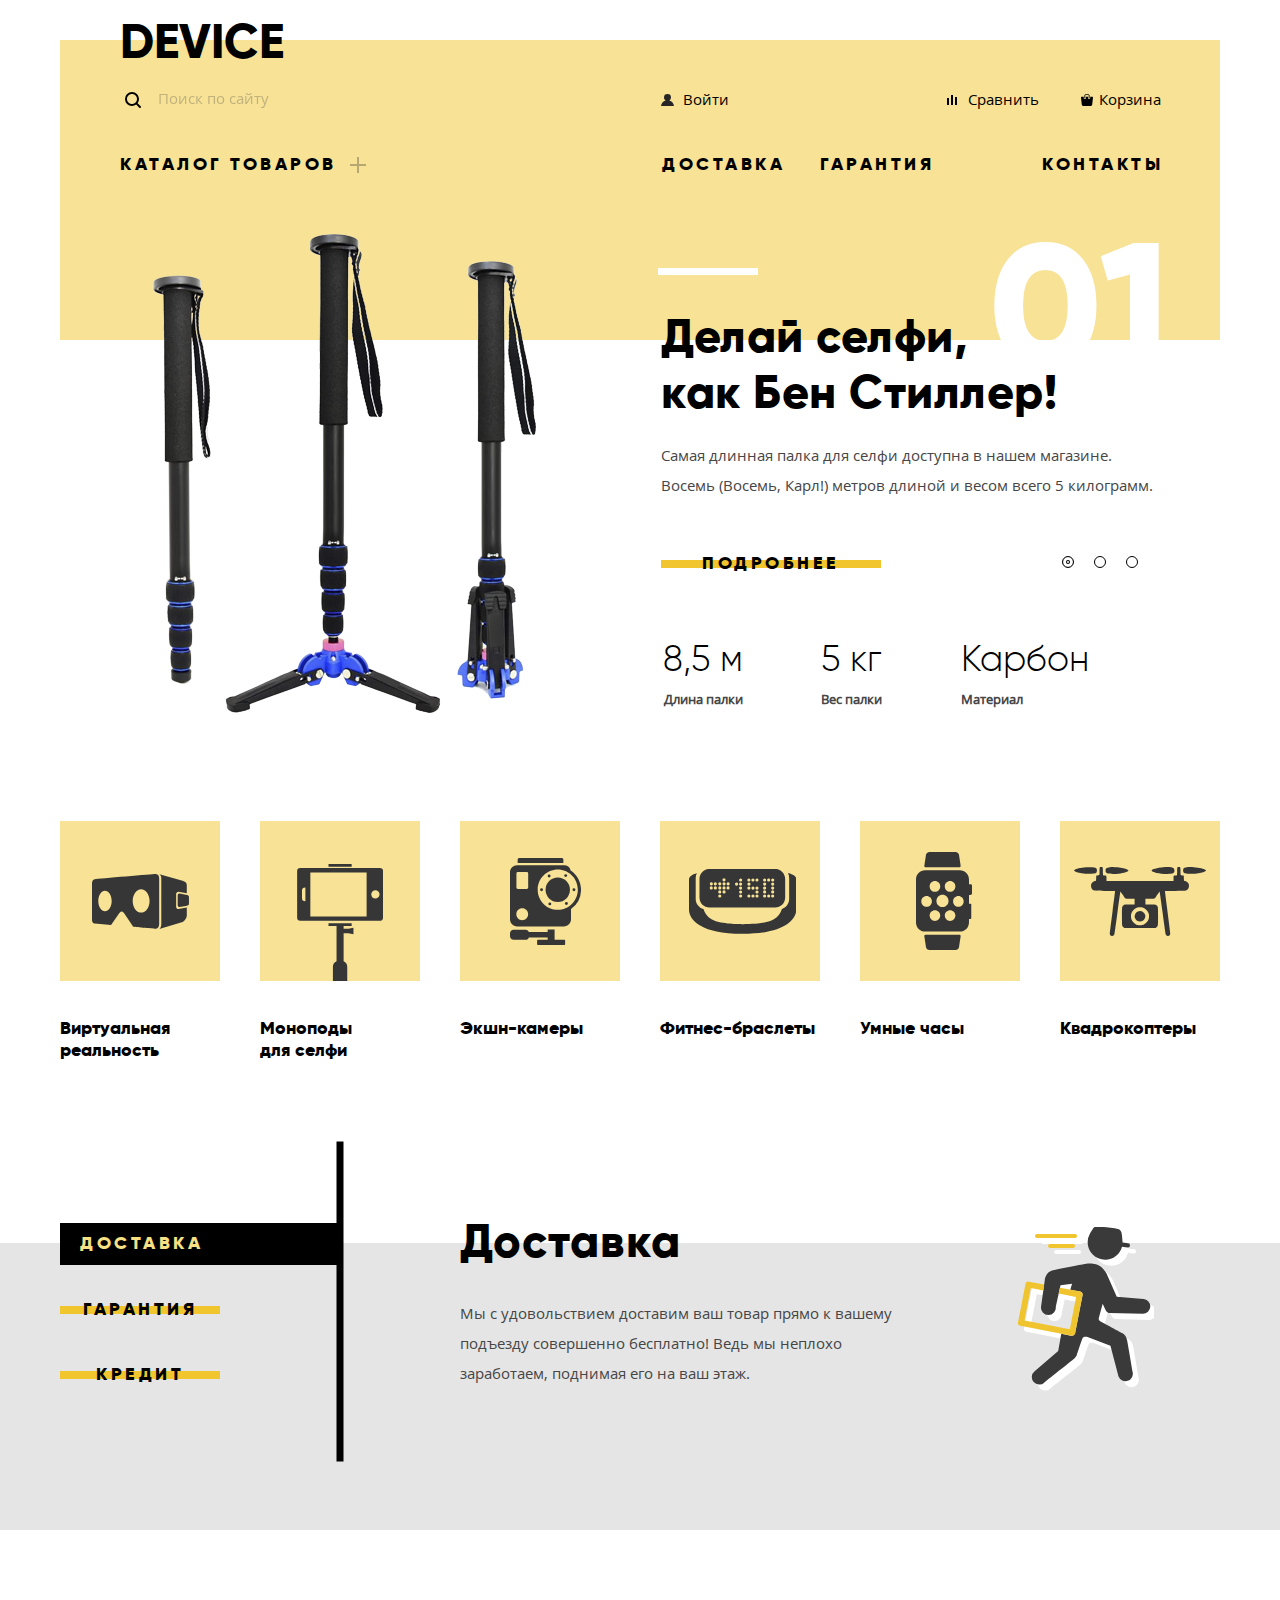
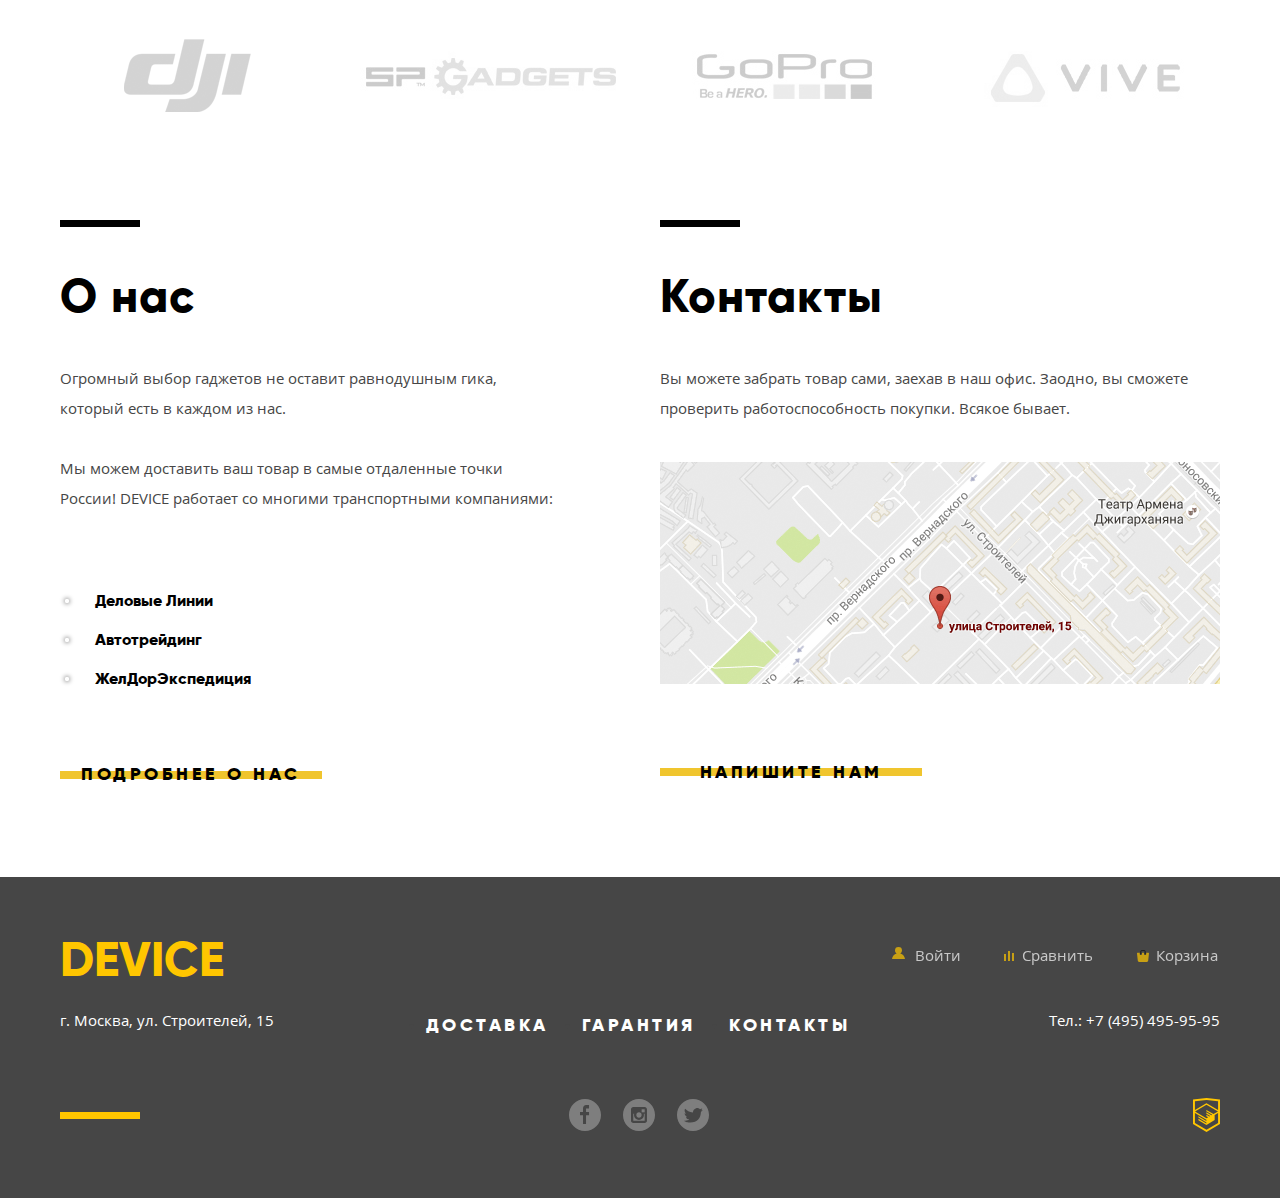
==== commit 1b45b229: "2017.09.15 - v.1" ====
--- a/index.html
+++ b/index.html
@@ -4,7 +4,7 @@
         <meta charset="UTF-8">
         <title>Device_Main</title>
         <link href="css/normalize.css" rel="stylesheet">
-        <link href="css/style.css" rel="stylesheet" type="text/css">
+        <link href="css/style.min.css" rel="stylesheet" type="text/css">
     </head>
     <body>
         <div class="wrap">
@@ -110,12 +110,12 @@
                             </div>
                             <div class="slider_txt">
                                 <b class="slide_num">01</b>
-                                <b class="product_slogan">
+                                <b class="product_slogan slogan_1">
                                 Делай селфи,<br>
                                 как Бен Стиллер!
                                 </b>
-                                <p class="product_description">
-                                    Самая длинная палка для селфи доступна в нашем магазине. <br>
+                                <p class="product_description descrition_1">
+                                    Самая длинная палка для селфи доступна в нашем магазине. 
                                     Восемь (Восемь, Карл!) метров длиной и весом всего 5 килограмм.
                                 </p>
                                 <p class="btn"><a href="catalog.html">Подробнее</a></p>
@@ -139,12 +139,12 @@
                             </div>
                             <div class="slider_txt">
                                 <b class="slide_num">02</b> 
-                                <b class="product_slogan">
+                                <b class="product_slogan slogan_2">
                                 Худеем<br>
                                 правильно!
                                 </b>
-                                <p class="product_description">
-                                    Мотивирующие фитнес-браслеты помогут найти в себе силы <br>
+                                <p class="product_description description_2">
+                                    Мотивирующие фитнес-браслеты помогут найти в себе силы
                                     не пропускать занятия и соблюдать диету.
                                 </p>
                                 <p><a class="btn" href="catalog_watches.html">Подробнее</a></p>
@@ -164,12 +164,12 @@
                             </div>
                             <div class="slider_txt">
                                 <b class="slide_num">03</b>
-                                <b class="product_slogan">
+                                <b class="product_slogan slogan_3">
                                 Порхает как бабочка,<br>
                                 жалит как пчела!
                                 </b>
-                                <p class="product_description">
-                                    Этот обычный, на первый взгляд, квадрокоптер оснащен <br>
+                                <p class="product_description description_3">
+                                    Этот обычный, на первый взгляд, квадрокоптер оснащен
                                     мощным лазером, замаскированным под стандартную камеру.
                                 </p>
                                 <p><a class="btn" href="catalog_copters.html">Подробнее</a></p>
@@ -200,8 +200,8 @@
                     <li>
                         <a class="monopods" href="catalog.html">
                             <div class="product_range_link"><img src="img/popular-2.svg" width="86" height="117" alt="Product_2"></div>
-                            <p>
-                                Моноподы <br> для селфи
+                            <p class="monopods_caption">
+                                Моноподы для селфи
                             </p>
                         </a>
                     </li>
--- a/css/style.min.css
+++ b/css/style.min.css
@@ -0,0 +1 @@
+body{font:15px 'Open Sans',Arial,sans-serif;line-height:1em;margin:0;padding:0;color:#464646;background-color:#fff}@font-face{font-family:'Gilroy';font-weight:300;font-style:normal;src:url(../fonts/gilroylight.woff2) format('woff2'),url(../fonts/gilroylight.woff) format('woff')}@font-face{font-family:'Gilroy';font-weight:800;font-style:normal;src:url(../fonts/gilroyextrabold.woff2) format('woff2'),url(../fonts/gilroyextrabold.woff) format('woff')}@font-face{font-family:'Open Sans';font-weight:300;font-style:normal;src:url(../fonts/opensanslight.woff2) format('woff2'),url(../fonts/opensanslight.woff) format('woff')}@font-face{font-family:'Open Sans';font-weight:400;font-style:normal;src:url(../fonts/opensans.woff2) format('woff2'),url(../fonts/opensans.woff) format('woff')}a{margin:0;padding:0;text-decoration:none}html{-webkit-box-sizing:border-box;box-sizing:border-box}*,*:before,*:after{-webkit-box-sizing:inherit;box-sizing:inherit}.visually_hidden:not(:focus):not(:active),input[type='checkbox'].visually_hidden,input[type='radio'].visually_hidden{position:absolute;overflow:hidden;clip:rect(0,0,0,0);width:1px;height:1px;margin:-1px;padding:0;white-space:nowrap;border:0;-webkit-clip-path:inset(100%);clip-path:inset(100%)}.wrap{width:1200px;margin:0 auto;padding-right:20px;padding-left:20px}.main_header{position:relative;min-height:300px;margin:40px auto 0 auto;padding-right:57px;padding-left:60px}.catalog.main_header{min-height:187px}.header_top{position:relative;display:-webkit-box;display:-ms-flexbox;display:flex;-webkit-box-align:center;-ms-flex-align:center;align-items:center}.header_top form{font-size:0;margin-right:100px}.header_top form::after{position:absolute;top:16px;left:5px;width:16px;height:16px;content:'';background:#f7e296 url('../img/search.svg') no-repeat}.shopping{margin:0;padding:0}.shopping li{display:inline-block;list-style:none;vertical-align:middle}.main_header{background-color:#f7e296}.main_header_logo{display:inline-block;margin-top:-28px;margin-bottom:5px;cursor:pointer;vertical-align:middle}.main_header_logo a{font:bold 48px 'Gilroy','Arial',sans-serif;text-transform:uppercase;color:#000}.main_header_logo:hover,.footer_logo:hover{opacity:.6}.main_header_logo:active,.footer_logo:active{opacity:.3}.main_header input[placeholder]{opacity:.302}.main_header input[placeholder]::-webkit-input-placeholder{font-family:'Open Sans','Arial',sans-serif;font-size:15px;font-weight:normal;color:#464646}.input_search{font-size:15px;min-width:360px;min-height:46px;padding-left:38px;vertical-align:bottom;border:0;background:#f7e296}input::-ms-clear{width:0;height:0}.main_header input:hover{opacity:.6}.submit_btn{font-size:15px;line-height:1.2;visibility:hidden;padding:12px 17px;vertical-align:bottom;border:2px solid #000;background-color:#f7e296}.main_header input:focus+.submit_btn{visibility:visible;opacity:1;border-bottom:2px solid #000}.main_header input:focus{opacity:1;border-bottom:2px solid #000}.submit_btn:hover{color:#fff;background-color:#000}.submit_btn:active{visibility:visible;color:rgba(255,255,255,.3)}.sign_in{display:-webkit-box;display:-ms-flexbox;display:flex;margin:0;padding:0}.sign_in ul{margin:0;padding:0;-webkit-box-pack:justify;-ms-flex-pack:justify;justify-content:space-between}.sign_in li{list-style:none}.logout{margin-right:59px;margin-left:20px;opacity:.3}.login,.comparison,.cart{position:relative;margin-right:2px;padding-left:22px}.login::before,.comparison::before,.cart::before,.login::before,.comparison::before,.cart::before{position:absolute;left:0;display:block;content:'';background-repeat:no-repeat}.login::before{top:2px;width:13px;height:12px;background-image:url('../img/user.svg')}.login{margin-right:auto}.comparison::before{top:6px;left:1px;width:13px;height:12px;background-image:url('../img/compare.svg')}.catalog_compar::before{left:5px}.cart::before{top:5px;left:4px;width:13px;height:12px;background-image:url('../img/cart.svg')}.cart{margin-left:32px}.additional_info{list-style:none}.additional_info:nth-of-type(2){margin-right:35px;margin-left:auto}.additional_info:last-of-type{margin-left:108px}.header_top a,.shopping a,.product_group a,.footer_top a:not(.footer_logo){font-family:'Open Sans','Arial',sans-serif;font-size:15px;font-weight:normal;color:#000}.header_top a:hover,.shopping a:hover,.product_group a:hover{opacity:.6}.product_group:hover{visibility:visible}.header_top a:active,.shopping a:active,.product_group a:active{opacity:.3}.product_group{position:absolute;z-index:15;left:-60px;display:-webkit-box;display:-ms-flexbox;display:flex;visibility:hidden;width:1160px;min-height:165px;background-color:#f7e296}.product_group li{margin:10px 10px 18px 60px}.product_group ul{flex-direction:column;margin:0;padding:0;list-style:none;-webkit-box-orient:vertical;-webkit-box-direction:normal;-ms-flex-direction:column;-webkit-box-align:start;-ms-flex-align:start;align-items:flex-start}.header_navigation{position:relative}.header_navigation ul{display:-webkit-box;display:-ms-flexbox;display:flex;margin:0;margin-top:35px;padding:0}.header_catalog{padding-right:28px;list-style:none}.header_catalog .product_catalog::after{position:absolute;top:0;left:230px;width:16px;height:16px;content:'';opacity:.3;background:#f7e296 url('../img/plus.svg') no-repeat}.product_catalog,.additional_info a,.footer_middle a{font-family:'Gilroy','Arial',sans-serif;font-size:18px;font-weight:bold;letter-spacing:3.5px;text-transform:uppercase;color:#000}.product_catalog{padding-right:30px}.product_catalog:hover,.additional_info a:hover{color:rgba(0,0,0,.6)}.product_catalog:hover+.product_group{visibility:visible}.product_catalog:active,.additional_info a:active{color:rgba(0,0,0,.3)}.index.main_header::after{position:absolute;top:228px;left:598px;display:inline-block;width:100px;height:7px;content:'';vertical-align:middle;background-color:#fff}.slider_txt a,.services_slider_labels label,.about_us .btn,.send_button,.show,.hidden .btn{font-family:'Gilroy','Arial',sans-serif;font-size:18px;font-weight:bold;line-height:1.2;position:relative;z-index:1;display:block;width:220px;padding:10px 0;text-align:center;letter-spacing:3.5px;text-transform:uppercase;color:#000;border:0}.hidden .btn{position:relative;margin:170px auto 20px auto}.services_slider_labels label{width:160px;margin-top:10px;margin-bottom:24px}.slider_txt .btn{margin-bottom:46px}.send_button,.popup_close,.show{border:0;background-color:transparent}.send_button:active,.show:active,.btn:active{color:rgba(0,0,0,.6)}.about_us .btn{width:262px}.slider_txt a::after,.send_button::after,.show::after,.services_slider_labels label::after,.about_us .btn::after,.hidden .btn::after{position:absolute;z-index:-1;top:50%;left:0;width:100%;height:8px;content:'';-webkit-transition:.3s linear;-o-transition:.3s linear;transition:.3s linear;-webkit-transform:translateY(-50%);-ms-transform:translateY(-50%);transform:translateY(-50%);background-color:#f0c52e}.slider_txt a:hover::after,.services_slider_labels label:hover::after,.about_us .btn:hover::after,.hidden .btn:hover::after,.send_button:hover::after,.show:hover::after{height:100%}.slider_txt a:active,.hidden .btn:active{color:rgba(0,0,0,.3)}.slider_pos{position:relative}.slider_pos input{display:none}.slider_pos label{display:inline-block;width:12px;height:12px;margin:0 8px;cursor:pointer;vertical-align:top;border:1px solid #000;border-radius:50%}.product_slider_labels{position:absolute;z-index:10;right:14px;bottom:161px}#btn-1:checked~.product_slider_labels label[for='btn-1'],#btn-2:checked~.product_slider_labels label[for='btn-2'],#btn-3:checked~.product_slider_labels label[for='btn-3']{-webkit-box-shadow:inset 0 0 0 3px #fff,inset 0 0 0 4px #000;box-shadow:inset 0 0 0 3px #fff,inset 0 0 0 4px #000}#btn-1:checked~.product_slider_frame .slider_slide_01{display:-webkit-box;display:-ms-flexbox;display:flex}#btn-2:checked~.product_slider_frame .slider_slide_02{display:-webkit-box;display:-ms-flexbox;display:flex}#btn-3:checked~.product_slider_frame .slider_slide_03{display:-webkit-box;display:-ms-flexbox;display:flex}#btn-4:checked~.services_slider_labels label[for='btn-4'],#btn-5:checked~.services_slider_labels label[for='btn-5'],#btn-6:checked~.services_slider_labels label[for='btn-6']{font-family:'Gilroy','Arial',sans-serif;font-size:18px;font-weight:bold;width:280px;padding-left:20px;text-align:left;text-transform:uppercase;color:#f7e184;background-color:#000}#btn-4:checked~.services_slider_labels label[for='btn-4']::after,#btn-5:checked~.services_slider_labels label[for='btn-5']::after,#btn-6:checked~.services_slider_labels label[for='btn-6']::after{-webkit-transition:.5s linear;-o-transition:.5s linear;transition:.5s linear;background-color:black}#btn-4:checked~.services_slider_details .services_slider_slide_01{display:block}#btn-5:checked~.services_slider_details .services_slider_slide_02{display:block}#btn-6:checked~.services_slider_details .services_slider_slide_03{display:block}.product_slider_frame{position:relative;display:-webkit-box;display:-ms-flexbox;display:flex;margin-bottom:89px}.product_slider{position:relative;width:100%;padding:0 60px}.slider_slide_01,.slider_slide_02,.slider_slide_03{position:relative;left:-30px;display:-webkit-box;display:-ms-flexbox;display:none;margin-top:-110px}.slider_img_01{display:block;max-width:100%;max-height:100%;margin-right:45px}.slider_img_02{display:block;max-width:100%;max-height:100%;margin-right:55px}.slider_img_03{display:block;max-width:100%;max-height:100%;margin-right:55px}.slider_txt{position:relative;min-width:560px;padding-top:78px}.slide_num{font-family:'Gilroy','Arial',sans-serif;font-size:179px;font-weight:bold;line-height:179px;position:absolute;right:49px;bottom:336px;letter-spacing:1px;color:#fff}.product_slogan{font-family:'Gilroy','Arial',sans-serif;font-size:47px;font-weight:bold;line-height:1.2;position:relative;z-index:10;letter-spacing:.5px;color:#000}.descrition_1{max-width:500px}.description_2{max-width:460px}.description_3{max-width:470px}.services_slider_slide_01 p,.services_slider_slide_02 p,.services_slider_slide_03 p,.about_us p{margin:0;padding:0}.product_description,.services_slider_slide_01 p,.services_slider_slide_02 p,.services_slider_slide_03 p,.about_us p{font-family:'Open Sans','Arial',sans-serif;font-size:15px;font-weight:normal;line-height:2;text-align:left;color:#464646}.services_slider_slide_02,.services_slider_slide_03{display:none}.product_description{margin-top:19px;margin-bottom:43px}.table_product_01 td,.table_product_02 td,.table_product_03 td{font-family:'Gilroy','Arial',sans-serif;font-size:36px;line-height:1.2;color:#000}.table_product_01 th,.table_product_02 th,.table_product_03 th{font-family:'Open Sans','Arial',sans-serif;font-size:13px;line-height:1.538;text-align:left;color:#464646}.table_product_01 .col1{width:155px;padding-left:0}.table_product_01 .col2{width:138px}.col1,.col2,.col3{height:55px}.table_product_02 .col1{padding-left:0}.table_product_03 .col1{width:154px;padding-left:0}.table_product_01 th,.table_product_02 th,.table_product_03 th{text-align:left}.product_range{margin:20px 0 164px 0}.product_range ul{display:-webkit-box;display:-ms-flexbox;display:flex;margin:0;padding:0;-webkit-box-pack:justify;-ms-flex-pack:justify;justify-content:space-between;-ms-flex-wrap:wrap;flex-wrap:wrap}.product_range li{display:block;width:160px;list-style:none}.product_range_link{display:-webkit-box;display:-ms-flexbox;display:flex;height:160px;margin-bottom:37px;background-color:#f7e296}.product_range img{margin:auto}.monopods img{margin-bottom:0}.monopods_caption{width:120px}.cameras img{margin-left:50px}.fitness img{margin-left:29px}.watch img{margin-left:56px}.product_range_link:hover{background-color:#f0c52e}.product_range a:active img,.product_range a:active p{opacity:.3}.product_range a,.write_us_popup label,.filter_left legend{font-family:'Gilroy','Arial',sans-serif;font-size:18px;font-weight:bold;line-height:1.2;color:#000}.additional_services{margin-bottom:82px;background-color:#e5e5e5}.additional_services_container{display:-webkit-box;display:-ms-flexbox;display:flex;min-height:287px}.services_slider_labels{position:relative;margin-top:-30px}.additional_services_container input{display:none}.services_slider_labels::after{position:absolute;top:85px;left:120px;display:inline-block;width:320px;height:7px;content:'';-webkit-transform:rotate(90deg);-ms-transform:rotate(90deg);transform:rotate(90deg);vertical-align:middle;background-color:#000}.services_slider_slide_01 h2,.services_slider_slide_02 h2,.services_slider_slide_03 h2,.about_us h2,.catalog_navigation h2{font-family:'Gilroy','Arial',sans-serif;font-size:47px;font-weight:bold;line-height:1.2;margin:0;padding:0;padding-bottom:28px;letter-spacing:1.1px;color:#000}.about_us h2{padding-bottom:38px}.services_slider_details{display:-webkit-box;display:-ms-flexbox;display:flex;width:880px;margin-top:-30px;padding-left:120px}.services_slider_details p{margin:0;padding:0}.services_slider_slide_01,.services_slider_slide_02,.services_slider_slide_03{position:relative;display:none}.services_slider_slide_01,.services_slider_slide_02,.services_slider_slide_03{padding-right:320px}.services_slider_slide_01::after{position:absolute;top:14px;left:558px;width:136px;height:164px;content:'';background:url('../img/delivery.svg') no-repeat}.services_slider_slide_02::after{position:absolute;top:-8px;left:542px;width:171px;height:194px;content:'';background:url('../img/warranty.svg') no-repeat}.services_slider_slide_03::after{position:absolute;top:-9px;left:535px;width:156px;height:186px;content:'';background:url('../img/credit.svg') no-repeat}.brands{margin-bottom:76px}.brands ul{display:-webkit-box;display:-ms-flexbox;display:flex;margin:0;padding:0;-webkit-box-pack:justify;-ms-flex-pack:justify;justify-content:space-between}.brands li{list-style:none}.brand_item img{opacity:.2;-webkit-filter:grayscale(100%);filter:grayscale(100%)}.brand_item img:hover{opacity:1;-webkit-filter:grayscale(0%);filter:grayscale(0%)}.about_us{position:relative;display:-webkit-box;display:-ms-flexbox;display:flex;padding-top:48px}.about_us_txt::before{position:absolute;z-index:20;top:0;left:0;display:inline-block;width:80px;height:7px;content:'';vertical-align:middle;background-color:#000}.contacts::before{position:absolute;z-index:20;top:0;left:600px;display:inline-block;width:80px;height:7px;content:'';vertical-align:middle;background-color:#000}.about_us_txt{padding-right:60px;-ms-flex-preferred-size:50%;flex-basis:50%}.about_us_txt ul{margin:0;margin-top:48px;margin-left:35px;padding:0}.about_us_txt li{position:relative;margin-bottom:20px;list-style:none}.about_us_txt li::before{position:absolute;top:8px;left:-30px;content:'';border:2px solid #fff;border-radius:50%;-webkit-box-shadow:0 0 5px #000;box-shadow:0 0 5px #000}.about_us p{margin:0;padding:0;padding-bottom:30px}.about_us_txt p{padding-right:20px}.about_us .btn{margin-top:66px}.about_us li,.filter_left b,.ranking_navigation b,.paging a,.paging ol>li,.paging ol>li.current{font-family:'Gilroy','Arial',sans-serif;font-size:16px;font-weight:bold;line-height:1.2;-webkit-box-sizing:border-box;box-sizing:border-box;color:#000}.contacts{padding-left:22px;-ms-flex-preferred-size:50%;flex-basis:50%}.contacts p{margin:0;margin-bottom:22px;padding:0}.map img{margin-top:17px}.catalog_navigation{padding:33px 62px 50px}.catalog_navigation h2{padding-bottom:24px;letter-spacing:.6px}.breadcrumbs{position:relative;display:-webkit-box;display:-ms-flexbox;display:flex;margin:0;padding:0;list-style:none;-webkit-box-pack:start;-ms-flex-pack:start;justify-content:flex-start}.breadcrumbs_link{position:relative;padding-right:34px}.breadcrumbs_link:not(:last-child)::after{position:absolute;top:5px;right:9px;width:10px;height:10px;content:'';background:url('../img/nav-arrow.svg') no-repeat}.product_choice_container{display:-webkit-box;display:-ms-flexbox;display:flex;min-height:1282px;-webkit-box-pack:center;-ms-flex-pack:center;justify-content:center}.filter_head{display:-webkit-box;display:-ms-flexbox;display:flex;margin-left:-9999px;padding-left:9999px;background:rgba(0,0,0,.1)}.filter_head b{padding-left:63px}.filter_left{margin-left:-9999px;padding-left:9999px;background:rgba(0,0,0,.1)}.slider_bar{position:relative;margin-top:36px}.line{font-size:0;line-height:0}.line::before{position:relative;top:-35px;left:59px;display:inline-block;width:200px;height:2px;margin:0;padding:0;content:'';vertical-align:middle;background-color:#000}fieldset{border:0}fieldset legend{padding-top:49px;padding-left:57px}.slider_bar,.checkbox,.radio{padding:0}.checkbox{position:relative;display:-webkit-box;display:-ms-flexbox;display:flex;flex-direction:column;width:327px;margin-top:0;-webkit-box-orient:vertical;-webkit-box-direction:normal;-ms-flex-direction:column}.checkbox label{position:relative;padding-left:53px}.checkbox legend{margin-bottom:0}.checkbox input{display:none}.checkbox label::before{position:absolute;bottom:-4px;left:15px;width:27px;height:23px;content:'';background:url('../img/checkbox-off.svg') no-repeat}.checkbox input[type='checkbox']:checked+label::before{background:url(../img/checkbox-on.svg) no-repeat}.product_album_right{-ms-flex-preferred-size:75%;flex-basis:75%}.ranking_navigation{position:relative;display:-webkit-box;display:-ms-flexbox;display:flex;margin-right:-9999px;padding-right:9999px;padding-left:71px;background:rgba(0,0,0,.1);-webkit-box-align:center;-ms-flex-align:center;align-items:center}.ranking_list{position:relative;display:-webkit-box;display:-ms-flexbox;display:flex;margin:0;margin:auto auto auto 50px;padding:0}.ranking_list li{margin-right:30px;list-style:none}.up_arrow::before{position:absolute;top:28px;left:788px;content:'';border:10px solid rgba(0,0,0,.2);border-top-width:0;border-right-width:5px;border-right-color:transparent;border-left-width:5px;border-left-color:transparent}.down_arrow::after{position:absolute;top:28px;left:820px;content:'';border:10px solid;border-color:rgba(0,0,0,1);border-right-width:5px;border-right-color:transparent;border-bottom-width:0;border-left-width:5px;border-left-color:transparent}.up_arrow:hover::before{position:absolute;top:28px;left:788px;content:'';border:10px solid rgba(0,0,0,.4);border-top-width:0;border-right-width:5px;border-right-color:transparent;border-left-width:5px;border-left-color:transparent}.down_arrow:hover::after{position:absolute;top:28px;left:819px;content:'';border:10px solid;border-color:rgba(0,0,0,.4);border-right-width:5px;border-right-color:transparent;border-bottom-width:0;border-left-width:5px;border-left-color:transparent}.up_arrow:active::before{position:absolute;top:28px;left:788px;content:'';border:10px solid rgba(0,0,0,1);border-top-width:0;border-right-width:5px;border-right-color:transparent;border-left-width:5px;border-left-color:transparent}.down_arrow:active::after{position:absolute;top:28px;left:819px;content:'';border:10px solid;border-color:rgba(0,0,0,1);border-right-width:5px;border-right-color:transparent;border-bottom-width:0;border-left-width:5px;border-left-color:transparent}.album_container{display:-webkit-box;display:-ms-flexbox;display:flex;padding-top:64px;padding-left:68px;-ms-flex-wrap:wrap;flex-wrap:wrap;-webkit-box-pack:justify;-ms-flex-pack:justify;justify-content:space-between}.album_container h2{display:none}.item{position:relative;z-index:1;width:360px;height:auto;margin-top:8px;margin-bottom:41px}.visible{display:block;width:100%;height:auto;cursor:pointer}.hidden{position:absolute;top:0;left:0;width:100%;height:100%;max-height:382px;opacity:0}.item:hover .hidden{-webkit-transition:.3s;-o-transition:.3s;transition:.3s;opacity:1}.item:hover .visible img{opacity:.7}.hidden .compare{font-family:'Open Sans','Arial',sans-serif;font-size:13px;font-weight:normal;position:relative;display:block;width:147px;margin:0 107px;padding:0;text-align:center;color:rgba(0,0,0,.502)}.hidden .compare:hover{color:#000}.hidden .compare:active{color:rgba(0,0,0,.2)}.item_details h3{margin:0;padding:0}.item_details{display:-webkit-box;display:-ms-flexbox;display:flex;flex-direction:row;width:100%;margin-top:32px;-webkit-box-orient:horizontal;-webkit-box-direction:normal;-ms-flex-direction:row;-webkit-box-pack:justify;-ms-flex-pack:justify;justify-content:space-between;-webkit-box-align:baseline;-ms-flex-align:baseline;align-items:baseline}.item_details a{font-family:'Gilroy','Arial',sans-serif;font-size:18px;font-weight:bold;line-height:1.2;-webkit-box-sizing:border-box;box-sizing:border-box;color:#000}.prof_monopod,.follow_me{max-width:230px}.item_details p{font-family:'Gilroy','Arial',sans-serif;font-size:16px;line-height:1.2;-webkit-box-sizing:border-box;box-sizing:border-box;margin:0;padding:0;color:#464646}.new::before{line-height:60px;position:absolute;top:27px;right:24px;width:64px;height:64px;content:'new';text-align:center;text-transform:uppercase;color:rgba(0,0,0,.2);border:2px solid rgba(0,0,0,.1);border-radius:50%}.paging{position:relative;display:-webkit-box;display:-ms-flexbox;display:flex;margin-left:72px;background-color:#ebebeb;-webkit-box-pack:justify;-ms-flex-pack:justify;justify-content:space-between}.paging a:hover{background-color:#d9d9d9}.paging ol{position:relative;display:-webkit-box;display:-ms-flexbox;display:flex;margin:0;padding:0;-webkit-box-align:center;-ms-flex-align:center;align-items:center}.paging ol>li,.paging a:active{color:rgba(0,0,0,.3)}.paging ol>li{list-style:none;counter-increment:list}.paging ol>li::before{padding:15px;content:counter(list) ''}.breadcrumbs_link a,.ranking_list a{font-family:'Open Sans',Arial,sans-serif;font-size:14px;color:rgba(0,0,0,.3)}.breadcrumbs_link a:hover{color:rgba(0,0,0,.6)}.breadcrumbs_link a:active{color:rgba(0,0,0,.1)}.filter_left b,.ranking_navigation b,.paging a{line-height:4.2;letter-spacing:3.5px;text-transform:uppercase}.paging a{min-width:130px;text-align:center}.ranking_list a:hover,.paging ol>li:hover{cursor:pointer;color:rgba(0,0,0,.6)}.ranking_list a:active,.paging ol>li:active{cursor:pointer;color:#000}.ranking_arrows{margin:0;padding:0;list-style:none}.ranking_arrows a{font-size:0}.range_filter{width:240px;margin-top:19px;margin-left:35px}.range_controls{position:relative;height:30px;margin-bottom:0;padding-top:15px;padding-right:20px;padding-left:20px;border-radius:5px;background:transparent}.scale{height:2px;background:#d7dcde}.bar{width:55%;height:2px;margin-left:4%;background:#00ca74}.toggle{position:absolute;top:6px;left:0;width:4px;height:4px;padding:2px;cursor:pointer;border:8px solid #fff;border-radius:50%;background:#ababab;-webkit-box-shadow:0 2px 1px 0 #cfcfcf;box-shadow:0 2px 1px 0 #cfcfcf}.toggle:active{top:5px;border:9px solid #fff}.toggle_min{left:20px}.toggle_max{left:133px}.price_controls{font-size:0}.price_controls label{font-size:16px;display:inline-block;vertical-align:middle}.max_price{text-align:right}.price_controls{width:190px;margin-left:20px}.price_controls label,.price_controls input{font-family:'Gilroy','Arial',sans-serif;font-size:14px;color:rgba(0,0,0,.2);background:transparent}.price_controls input{width:50px;margin-right:24px;border:0;border-radius:5px}.checkbox label,.radio label{font-family:'Open Sans',Arial,sans-serif;font-size:14px;color:#000}.checkbox label{margin:25px 0 0 42px}.checkbox label:first-of-type{margin-top:29px}.radio{margin-top:9px}.radio input[type=radio]{display:none}.radiolabels label{display:block;width:16px;height:16px;margin:27px 61px 25px 61px;cursor:pointer;-webkit-transition:background-color .2s;-o-transition:background-color .2s;transition:background-color .2s;border:3px solid #e5e5e5;border-radius:50%;-webkit-box-shadow:0 0 1px 4px rgba(0,0,0,.8);box-shadow:0 0 1px 4px rgba(0,0,0,.8)}.radiolabels label[for='yes']::after{margin-left:33px;content:'Есть'}.radiolabels label[for='no']::after{margin-left:33px;content:'Нет'}#yes:checked~.radiolabels label[for='yes'],#no:checked~.radiolabels label[for='no']{background-color:black}.radiolabels label:hover{opacity:.3}.radiolabels label:active{opacity:1}.show{width:200px;margin-top:18px;margin-left:60px}.write_us_popup{position:fixed;z-index:50;top:50%;left:50%;display:none;margin-top:-300px;margin-left:-480px;padding:100px;background-color:#fff;-webkit-box-shadow:-28px 0 50px -33px rgba(0,0,0,.8),28px 0 50px -33px rgba(0,0,0,.8),0 23px 30px -15px rgba(0,0,0,.8),0 -1px 25px -20px rgba(0,0,0,.8);box-shadow:-28px 0 50px -33px rgba(0,0,0,.8),28px 0 50px -33px rgba(0,0,0,.8),0 23px 30px -15px rgba(0,0,0,.8),0 -1px 25px -20px rgba(0,0,0,.8)}.input_fields{display:-webkit-box;display:-ms-flexbox;display:flex;-webkit-box-pack:justify;-ms-flex-pack:justify;justify-content:space-between}.input_fields .nameform,.input_fields .email{width:360px;height:50px;margin-bottom:38px}.write_us_popup input,.write_us_popup textarea{margin-top:12px;border:0}.write_us_popup textarea{width:760px;height:157px;margin-bottom:50px}.send_button{width:200px}.popup_close{font-size:0;z-index:1000;margin:0;padding:0;cursor:pointer}.popup_close{position:absolute;top:22px;right:22px;width:55px;height:55px;opacity:.5;background:url('../img/modal-close.svg') no-repeat}.mapclose{top:35px;right:35px}.popup_close:hover{opacity:1}.popup_close:active{z-index:1000;opacity:.3}.write_us_popup input,.write_us_popup textarea{padding-left:20px;background-color:#f2f2f2}.write_us_popup textarea{padding-top:16px;resize:none}.write_us_popup input:invalid{background-color:#f6dada}.write_us_popup input[placeholder]::-webkit-input-placeholder,.write_us_popup textarea[placeholder]::-webkit-input-placeholder{font-family:'Open Sans','Arial',sans-serif;font-size:14px;color:rgba(70,70,70,.4)}.write_us_popup input[placeholder]:focus::-webkit-input-placeholder,.write_us_popup textarea[placeholder]:focus::-webkit-input-placeholder{color:#464646}.write_us_popup input[type='text']:hover,.write_us_popup textarea:hover{background-color:#eaeaea}.write_us_popup input[type='text']:focus,.write_us_popup textarea:focus{background-color:#fff}.popup_map{position:fixed;z-index:50;top:50%;left:50%;display:none;margin-top:-297px;margin-left:-497px;padding:0;background-color:transparent}.popup_map .popup_close::after{top:28px;right:41px}.popup_map iframe{width:994px;height:593px;border:0}.modal_show{display:block;-webkit-animation:bounce .6s;animation:bounce .6s}.modal_error{display:block;-webkit-animation:shake .6s;animation:shake .6s}footer{margin-top:81px;padding-top:54px;padding-bottom:66px;background-color:#464646}footer.catalog{margin-top:0}.footer_top{display:-webkit-box;display:-ms-flexbox;display:flex;-webkit-box-pack:justify;-ms-flex-pack:justify;justify-content:space-between}.footer_top ul{display:-webkit-box;display:-ms-flexbox;display:flex;margin:0;padding:0;-webkit-box-align:center;-ms-flex-align:center;align-items:center}.footer_top .catalog_login{margin-top:13px}.footer_top li{display:inline-block;padding-bottom:9px;list-style:none;vertical-align:middle}.footer_top .login,.footer_top .comparison,.footer_top .cart{position:relative;margin-left:38px;padding-left:23px}.footer_top .login::before{top:2px;width:13px;height:12px;background-image:url('../img/user-ft.svg')}.footer_top .comparison::before{top:6px;left:5px;width:13px;height:12px;background-image:url('../img/compare-ft.svg')}.footer_top .cart::before{top:5px;left:4px;width:13px;height:12px;background-image:url('../img/cart-ft.svg')}.footer_logo{font:bold 48px 'Gilroy','Arial',sans-serif;line-height:1.2em;text-transform:uppercase;color:#ffc600}.footer_top a:not(.footer_logo),.footer_middle a{color:#fff}.footer_top a:not(.footer_logo){opacity:.7}.footer_top a:not(.footer_logo):hover{opacity:1}.footer_middle a:hover{opacity:.6}.footer_top a:not(.footer_logo):active,.footer_middle a:active{opacity:.3}.footer_middle{display:-webkit-box;display:-ms-flexbox;display:flex;margin-top:17px;margin-bottom:63px;-webkit-box-align:center;-ms-flex-align:center;align-items:center}.catalog .footer_middle{margin-top:23px}.footer_middle ul{display:-webkit-box;display:-ms-flexbox;display:flex;margin:auto;margin-right:182px;padding:0;padding-top:11px;-ms-flex-preferred-size:40%;flex-basis:39.5%;-ms-flex-pack:distribute;justify-content:space-around}.footer_middle p{font-family:'Open Sans','Arial',sans-serif;font-size:15px;line-height:2;margin:0;padding:0;color:#fff}.social_buttons,.academylogo{font-size:0}.footer_bottom{position:relative;display:-webkit-box;display:-ms-flexbox;display:flex;-webkit-box-pack:justify;-ms-flex-pack:justify;justify-content:space-between}.social_buttons{display:-webkit-box;display:-ms-flexbox;display:flex;margin:auto;margin-left:498px;padding:0;-webkit-box-pack:justify;-ms-flex-pack:justify;justify-content:space-between}.social_buttons a{display:block;width:32px;height:32px;margin:0 11px;opacity:.3;background-repeat:no-repeat;background-position:50% 50%}.social_buttons .fb{background-image:url('../img/fb.svg')}.social_buttons .ingrm{background-image:url('../img/ingrm.svg')}.social_buttons .twt{background-image:url('../img/twitter.svg')}.social_buttons a:hover{opacity:1}.social_buttons a:active{opacity:.1}.academylogo{display:block;width:26.943px;height:34.09px;background-image:url('../img/logo-html.svg');background-repeat:no-repeat;background-position:50% 50%}.academylogo:hover{opacity:.6}.academylogo:active{opacity:.3}.footer_bottom::before{position:absolute;top:14px;display:inline-block;width:80px;height:7px;content:'';vertical-align:middle;background-color:#ffc600}@-webkit-keyframes bounce{0%{-webkit-transform:translateY(-2000px);transform:translateY(-2000px)}70%{-webkit-transform:translateY(30px);transform:translateY(30px)}90%{-webkit-transform:translateY(-10px);transform:translateY(-10px)}100%{-webkit-transform:translateY(0);transform:translateY(0)}}@keyframes bounce{0%{-webkit-transform:translateY(-2000px);transform:translateY(-2000px)}70%{-webkit-transform:translateY(30px);transform:translateY(30px)}90%{-webkit-transform:translateY(-10px);transform:translateY(-10px)}100%{-webkit-transform:translateY(0);transform:translateY(0)}}@-webkit-keyframes shake{0%,100%{-webkit-transform:translateX(0);transform:translateX(0)}10%,30%,50%,70%,90%{-webkit-transform:translateX(-10px);transform:translateX(-10px)}20%,40%,60%,80%{-webkit-transform:translateX(10px);transform:translateX(10px)}}@keyframes shake{0%,100%{-webkit-transform:translateX(0);transform:translateX(0)}10%,30%,50%,70%,90%{-webkit-transform:translateX(-10px);transform:translateX(-10px)}20%,40%,60%,80%{-webkit-transform:translateX(10px);transform:translateX(10px)}}